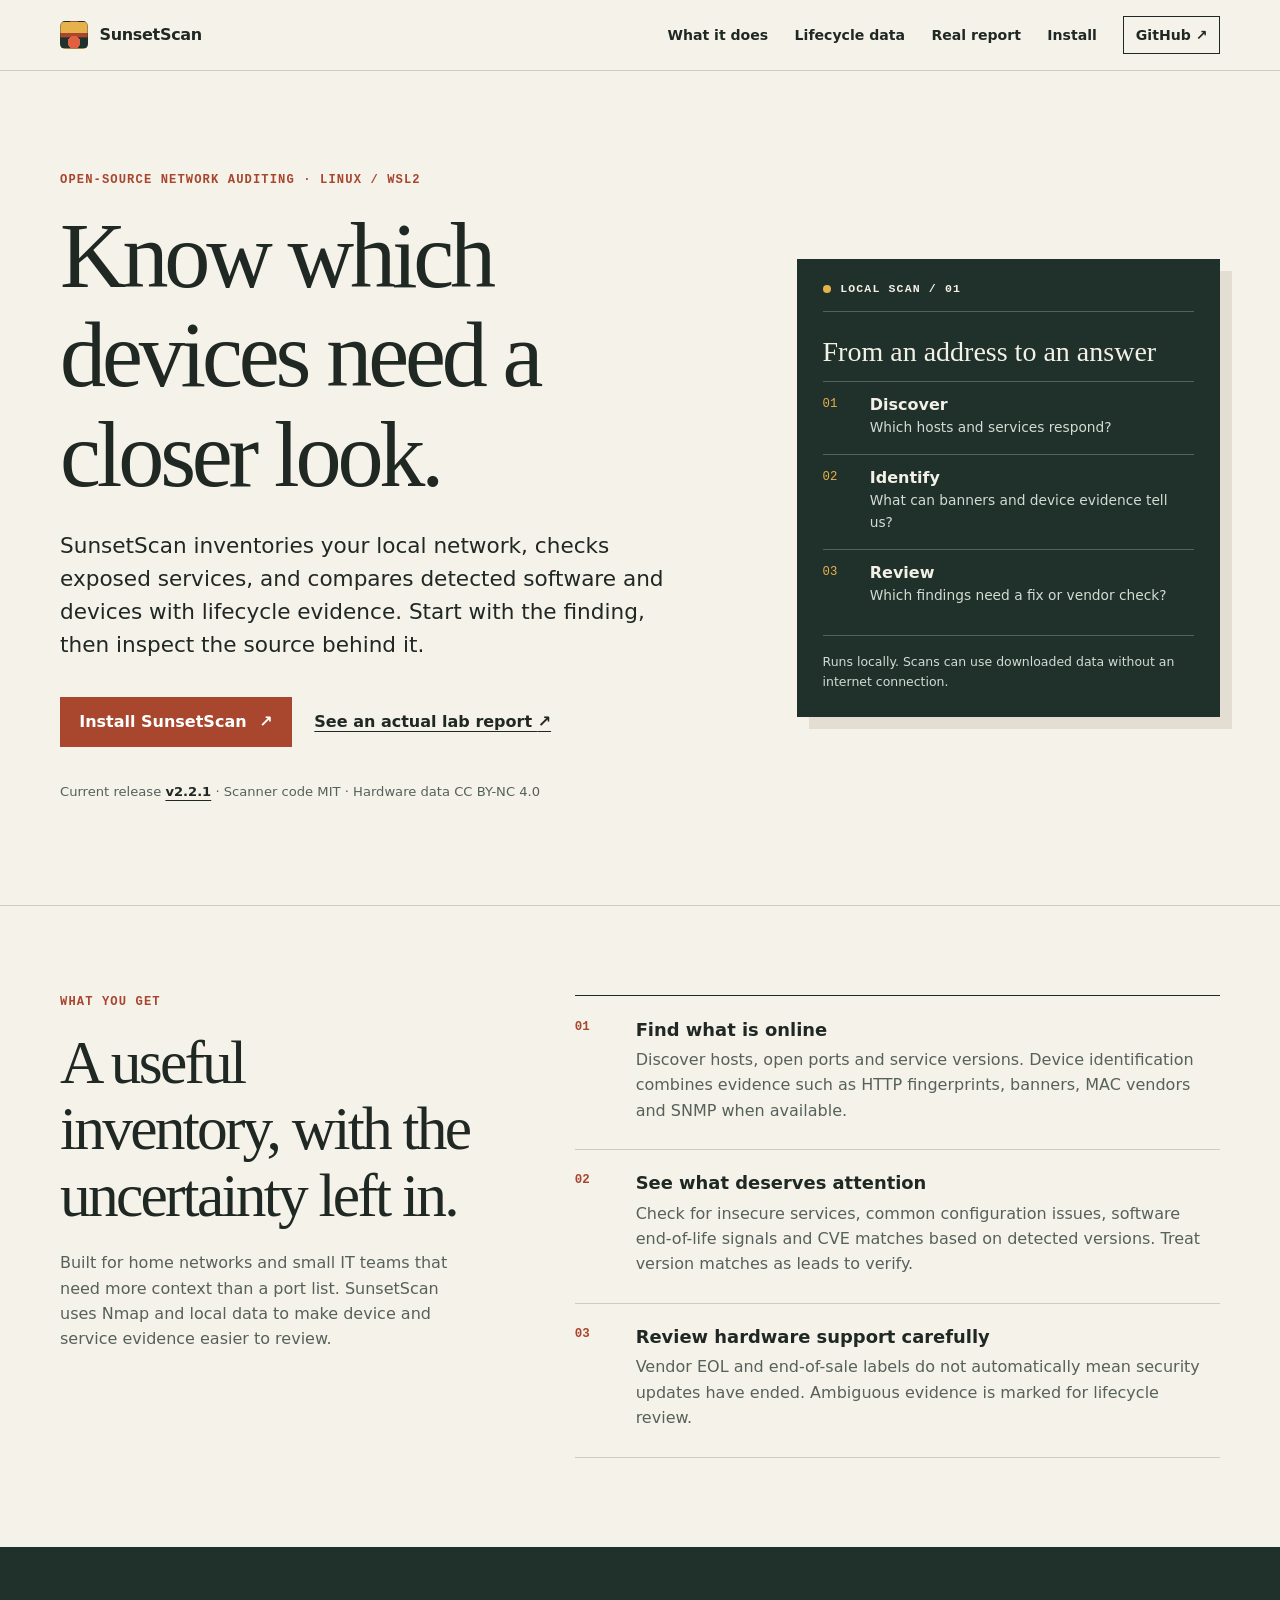
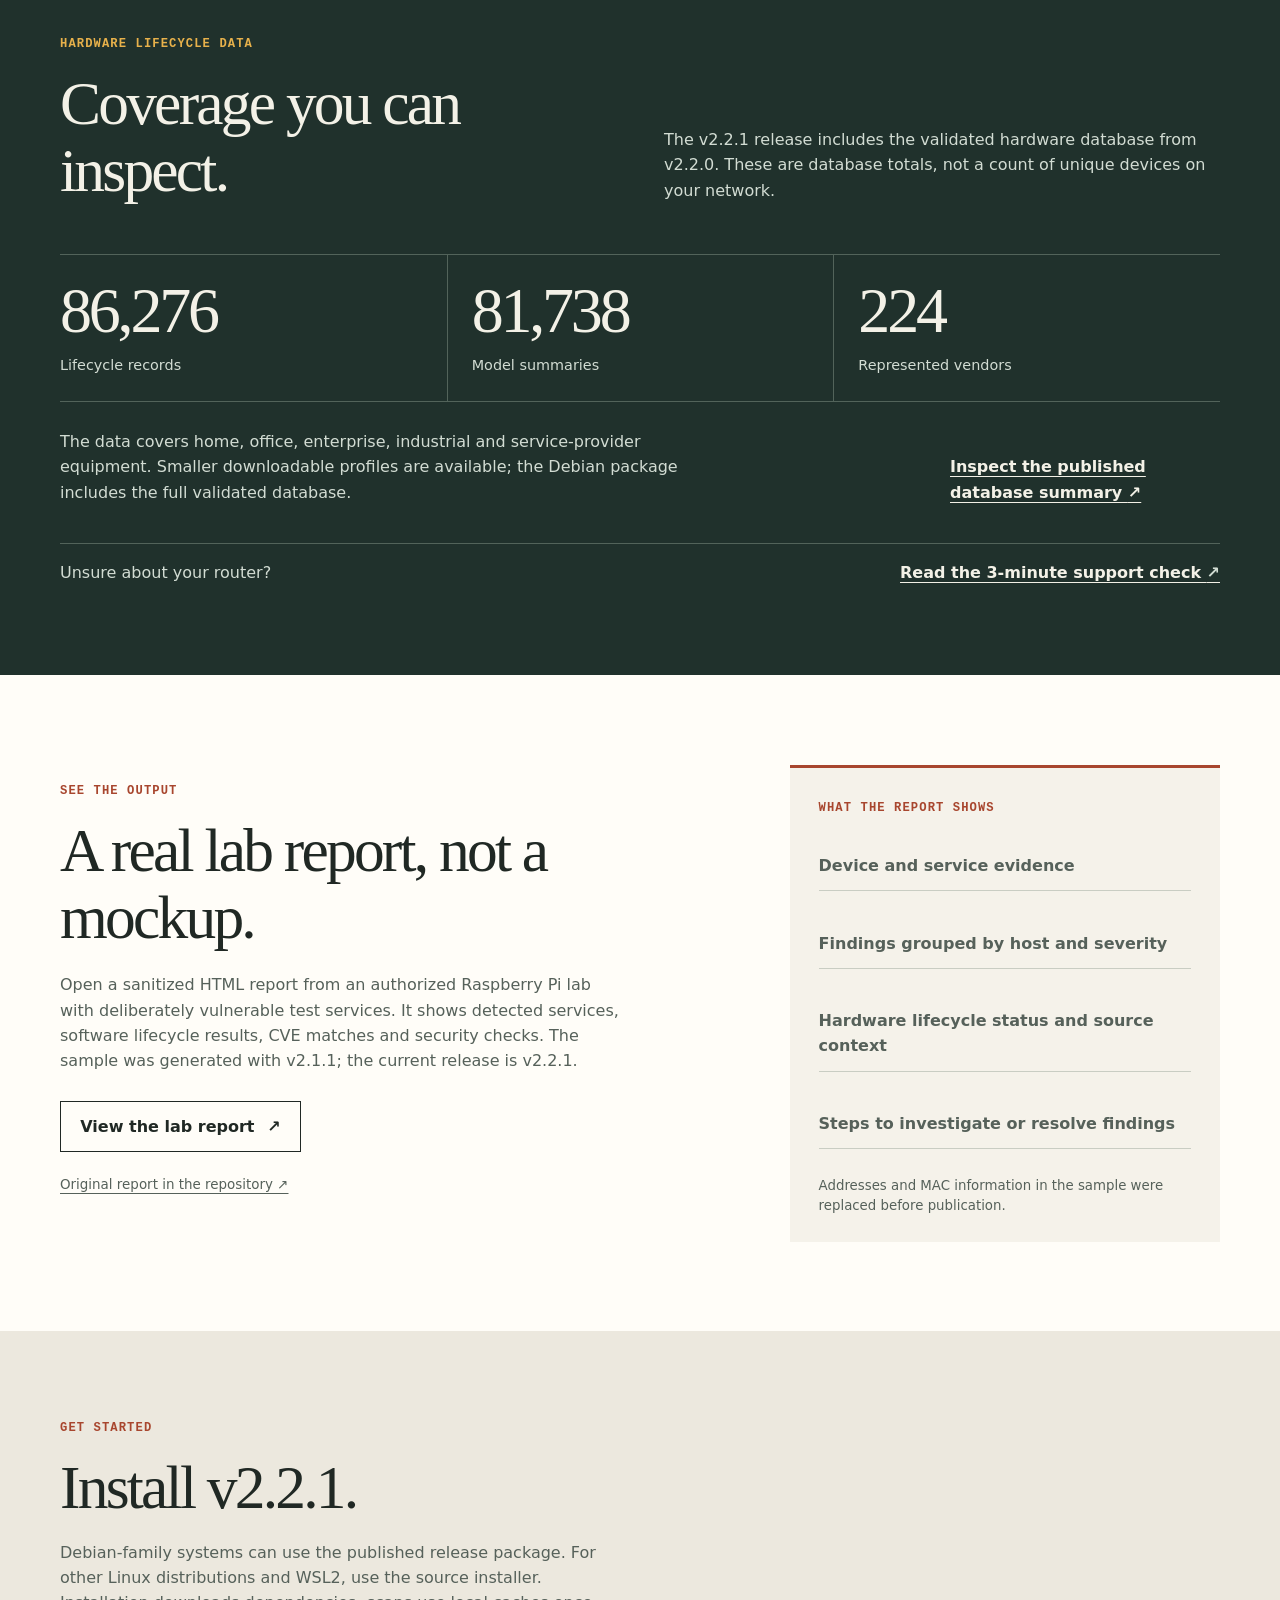
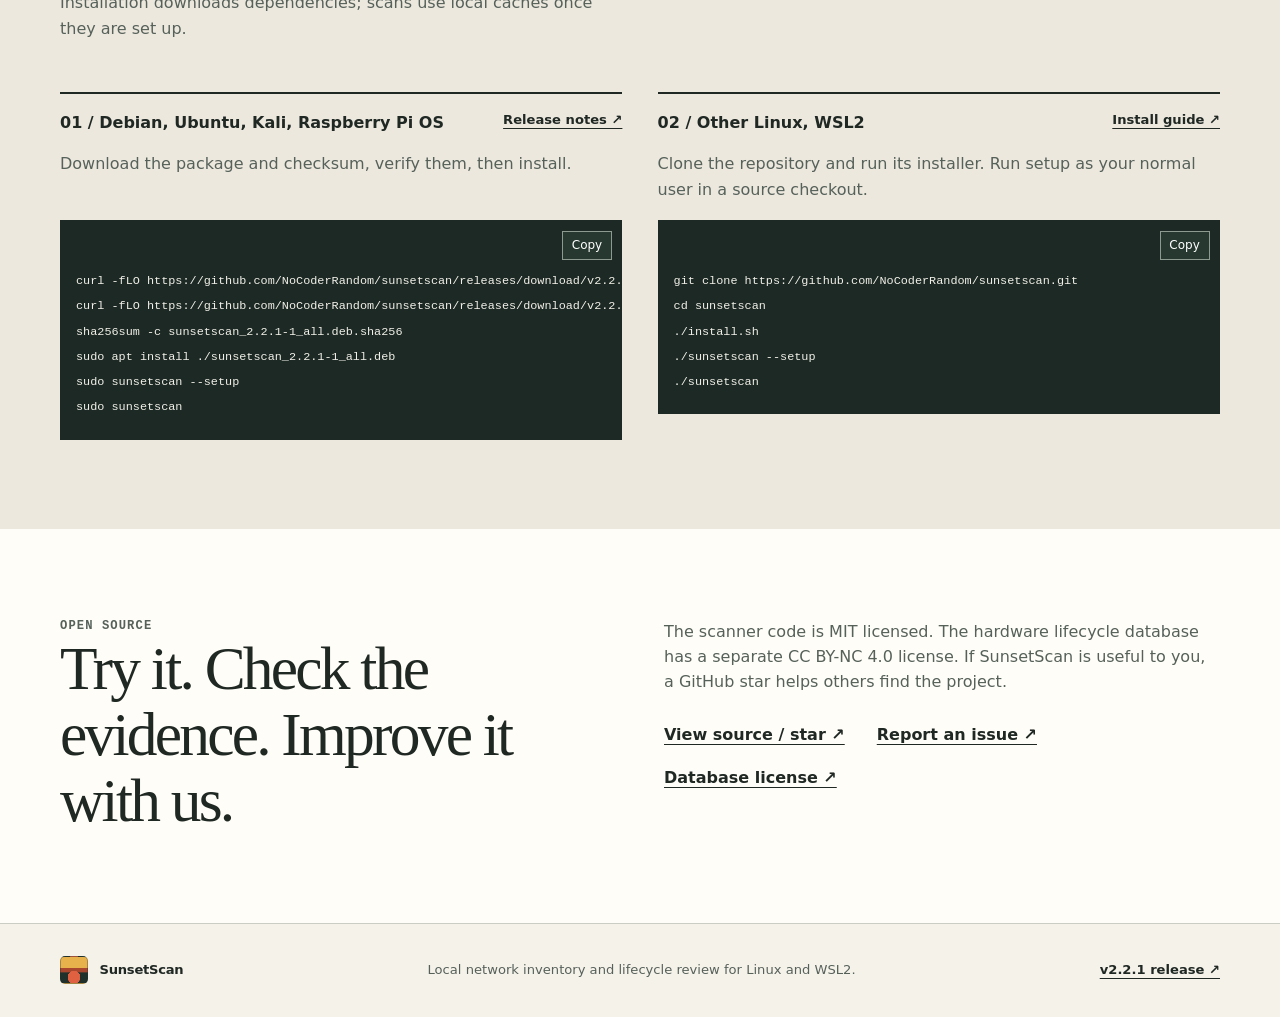
==== index.html @ c168f3d9 "Redesign SunsetScan site with verified lifecycle guide" ====
<!doctype html>
<html lang="en">
  <head>
    <meta charset="utf-8">
    <meta name="viewport" content="width=device-width, initial-scale=1">
    <title>SunsetScan — Find EOL devices on your local network</title>
    <meta name="description" content="SunsetScan is an open-source Linux and WSL2 tool for local network inventory, exposed-service checks, and careful software and hardware lifecycle review. See a real lab report and install v2.2.1.">
    <meta name="theme-color" content="#f5f2ea">
    <link rel="canonical" href="https://www.sunsetscan.com/">
    <link rel="icon" href="assets/favicon.svg" type="image/svg+xml">
    <link rel="stylesheet" href="styles.css">
    <meta property="og:type" content="website">
    <meta property="og:title" content="SunsetScan — Find EOL devices on your local network">
    <meta property="og:description" content="See what's on your network, which services are exposed, and which devices need a closer look at vendor support.">
    <meta property="og:url" content="https://www.sunsetscan.com/">
    <meta property="og:image" content="https://www.sunsetscan.com/assets/site-preview.png">
    <meta property="og:image:width" content="1200">
    <meta property="og:image:height" content="630">
    <meta name="twitter:card" content="summary_large_image">
    <script type="application/ld+json">
      {
        "@context": "https://schema.org",
        "@type": "SoftwareApplication",
        "name": "SunsetScan",
        "applicationCategory": "SecurityApplication",
        "operatingSystem": "Linux, WSL2",
        "softwareVersion": "2.2.1",
        "url": "https://www.sunsetscan.com/",
        "sameAs": "https://github.com/NoCoderRandom/sunsetscan",
        "softwareHelp": "https://github.com/NoCoderRandom/sunsetscan/blob/v2.2.1/README.md",
        "license": "https://github.com/NoCoderRandom/sunsetscan/blob/v2.2.1/LICENSE",
        "description": "Open-source local network auditing with device inventory, service checks, and software and hardware lifecycle evidence."
      }
    </script>
  </head>
  <body>
    <a class="skip-link" href="#main">Skip to content</a>
    <header class="site-header" data-header>
      <div class="header-inner">
        <a class="brand" href="#top" aria-label="SunsetScan home"><span class="brand-mark" aria-hidden="true"></span>SunsetScan</a>
        <button class="nav-toggle" type="button" aria-expanded="false" aria-controls="site-nav" aria-label="Open navigation"><span></span><span></span><span></span></button>
        <nav class="site-nav" id="site-nav" aria-label="Primary navigation">
          <a href="#what-it-does">What it does</a>
          <a href="#evidence">Lifecycle data</a>
          <a href="#sample">Real report</a>
          <a href="#install">Install</a>
          <a class="nav-github" href="https://github.com/NoCoderRandom/sunsetscan">GitHub ↗</a>
        </nav>
      </div>
    </header>

    <main id="main">
      <section class="hero" id="top" aria-labelledby="hero-title">
        <div class="container hero-layout">
          <div class="hero-copy">
            <p class="eyebrow">Open-source network auditing · Linux / WSL2</p>
            <h1 id="hero-title">Know which devices need a closer look.</h1>
            <p class="lead">SunsetScan inventories your local network, checks exposed services, and compares detected software and devices with lifecycle evidence. Start with the finding, then inspect the source behind it.</p>
            <div class="hero-actions">
              <a class="button button-primary" href="#install">Install SunsetScan <span aria-hidden="true">↗</span></a>
              <a class="under-link" href="#sample">See an actual lab report <span aria-hidden="true">↗</span></a>
            </div>
            <p class="release-line">Current release <a href="https://github.com/NoCoderRandom/sunsetscan/releases/tag/v2.2.1">v2.2.1</a> · Scanner code MIT · Hardware data CC BY-NC 4.0</p>
          </div>
          <aside class="hero-aside" aria-label="What a scan covers">
            <div class="aside-top"><span class="aside-dot" aria-hidden="true"></span><span>LOCAL SCAN / 01</span></div>
            <p class="aside-heading">From an address to an answer</p>
            <ol class="scan-stages">
              <li><span>01</span><div><strong>Discover</strong><p>Which hosts and services respond?</p></div></li>
              <li><span>02</span><div><strong>Identify</strong><p>What can banners and device evidence tell us?</p></div></li>
              <li><span>03</span><div><strong>Review</strong><p>Which findings need a fix or vendor check?</p></div></li>
            </ol>
            <div class="aside-foot">Runs locally. Scans can use downloaded data without an internet connection.</div>
          </aside>
        </div>
      </section>

      <section class="value-section" id="what-it-does" aria-labelledby="value-title">
        <div class="container value-layout">
          <div class="section-intro">
            <p class="eyebrow">What you get</p>
            <h2 id="value-title">A useful inventory, with the uncertainty left in.</h2>
            <p>Built for home networks and small IT teams that need more context than a port list. SunsetScan uses Nmap and local data to make device and service evidence easier to review.</p>
          </div>
          <div class="value-list">
            <article><span class="list-number">01</span><div><h3>Find what is online</h3><p>Discover hosts, open ports and service versions. Device identification combines evidence such as HTTP fingerprints, banners, MAC vendors and SNMP when available.</p></div></article>
            <article><span class="list-number">02</span><div><h3>See what deserves attention</h3><p>Check for insecure services, common configuration issues, software end-of-life signals and CVE matches based on detected versions. Treat version matches as leads to verify.</p></div></article>
            <article><span class="list-number">03</span><div><h3>Review hardware support carefully</h3><p>Vendor EOL and end-of-sale labels do not automatically mean security updates have ended. Ambiguous evidence is marked for lifecycle review.</p></div></article>
          </div>
        </div>
      </section>

      <section class="data-section" id="evidence" aria-labelledby="data-title">
        <div class="container">
          <div class="data-heading">
            <div><p class="eyebrow">Hardware lifecycle data</p><h2 id="data-title">Coverage you can inspect.</h2></div>
            <p>The v2.2.1 release includes the validated hardware database from v2.2.0. These are database totals, not a count of unique devices on your network.</p>
          </div>
          <dl class="data-numbers">
            <div><dt>Lifecycle records</dt><dd>86,276</dd></div>
            <div><dt>Model summaries</dt><dd>81,738</dd></div>
            <div><dt>Represented vendors</dt><dd>224</dd></div>
          </dl>
          <div class="data-bottom">
            <p>The data covers home, office, enterprise, industrial and service-provider equipment. Smaller downloadable profiles are available; the Debian package includes the full validated database.</p>
            <a class="under-link" href="https://github.com/NoCoderRandom/sunsetscan/blob/v2.2.1/data/hardware_eol/sunsetscan_hardware_eol_summary.json">Inspect the published database summary <span aria-hidden="true">↗</span></a>
          </div>
          <div class="guide-cta"><span>Unsure about your router?</span><a href="router-security-updates.html">Read the 3-minute support check <span aria-hidden="true">↗</span></a></div>
        </div>
      </section>

      <section class="sample-section" id="sample" aria-labelledby="sample-title">
        <div class="container sample-layout">
          <div>
            <p class="eyebrow">See the output</p>
            <h2 id="sample-title">A real lab report, not a mockup.</h2>
            <p>Open a sanitized HTML report from an authorized Raspberry Pi lab with deliberately vulnerable test services. It shows detected services, software lifecycle results, CVE matches and security checks. The sample was generated with v2.1.1; the current release is v2.2.1.</p>
            <a class="button button-outline" href="sample-report.html">View the lab report <span aria-hidden="true">↗</span></a>
            <p class="sample-source"><a href="https://github.com/NoCoderRandom/sunsetscan/blob/v2.2.1/docs/sample_reports/sunsetscan_lab_vulnerable_eol_v2_1_1_sample_20260528.html">Original report in the repository ↗</a></p>
          </div>
          <div class="sample-note">
            <span class="note-label">WHAT THE REPORT SHOWS</span>
            <p>Device and service evidence</p>
            <p>Findings grouped by host and severity</p>
            <p>Hardware lifecycle status and source context</p>
            <p>Steps to investigate or resolve findings</p>
            <small>Addresses and MAC information in the sample were replaced before publication.</small>
          </div>
        </div>
      </section>

      <section class="install-section" id="install" aria-labelledby="install-title">
        <div class="container">
          <div class="install-intro"><p class="eyebrow">Get started</p><h2 id="install-title">Install v2.2.1.</h2><p>Debian-family systems can use the published release package. For other Linux distributions and WSL2, use the source installer. Installation downloads dependencies; scans use local caches once they are set up.</p></div>
          <div class="install-grid">
            <div class="install-option">
              <div class="option-heading"><span>01 / Debian, Ubuntu, Kali, Raspberry Pi OS</span><a href="https://github.com/NoCoderRandom/sunsetscan/releases/tag/v2.2.1">Release notes ↗</a></div>
              <p>Download the package and checksum, verify them, then install.</p>
              <div class="code-panel"><button class="copy-button" type="button" data-copy="curl -fLO https://github.com/NoCoderRandom/sunsetscan/releases/download/v2.2.1/sunsetscan_2.2.1-1_all.deb&#10;curl -fLO https://github.com/NoCoderRandom/sunsetscan/releases/download/v2.2.1/sunsetscan_2.2.1-1_all.deb.sha256&#10;sha256sum -c sunsetscan_2.2.1-1_all.deb.sha256&#10;sudo apt install ./sunsetscan_2.2.1-1_all.deb&#10;sudo sunsetscan --setup&#10;sudo sunsetscan">Copy</button><pre><code>curl -fLO https://github.com/NoCoderRandom/sunsetscan/releases/download/v2.2.1/sunsetscan_2.2.1-1_all.deb
curl -fLO https://github.com/NoCoderRandom/sunsetscan/releases/download/v2.2.1/sunsetscan_2.2.1-1_all.deb.sha256
sha256sum -c sunsetscan_2.2.1-1_all.deb.sha256
sudo apt install ./sunsetscan_2.2.1-1_all.deb
sudo sunsetscan --setup
sudo sunsetscan</code></pre></div>
            </div>
            <div class="install-option">
              <div class="option-heading"><span>02 / Other Linux, WSL2</span><a href="https://github.com/NoCoderRandom/sunsetscan/blob/v2.2.1/README.md#installation">Install guide ↗</a></div>
              <p>Clone the repository and run its installer. Run setup as your normal user in a source checkout.</p>
              <div class="code-panel"><button class="copy-button" type="button" data-copy="git clone https://github.com/NoCoderRandom/sunsetscan.git&#10;cd sunsetscan&#10;./install.sh&#10;./sunsetscan --setup&#10;./sunsetscan">Copy</button><pre><code>git clone https://github.com/NoCoderRandom/sunsetscan.git
cd sunsetscan
./install.sh
./sunsetscan --setup
./sunsetscan</code></pre></div>
            </div>
          </div>
        </div>
      </section>

      <section class="closing-section" aria-labelledby="closing-title">
        <div class="container closing-layout"><div><p class="eyebrow">Open source</p><h2 id="closing-title">Try it. Check the evidence. Improve it with us.</h2></div><div><p>The scanner code is MIT licensed. The hardware lifecycle database has a separate CC BY-NC 4.0 license. If SunsetScan is useful to you, a GitHub star helps others find the project.</p><div class="closing-links"><a href="https://github.com/NoCoderRandom/sunsetscan">View source / star ↗</a><a href="https://github.com/NoCoderRandom/sunsetscan/issues">Report an issue ↗</a><a href="https://github.com/NoCoderRandom/sunsetscan/blob/v2.2.1/data/hardware_eol/LICENSE.md">Database license ↗</a></div></div></div>
      </section>
    </main>

    <footer class="site-footer"><div class="container footer-inner"><a class="brand" href="#top"><span class="brand-mark" aria-hidden="true"></span>SunsetScan</a><p>Local network inventory and lifecycle review for Linux and WSL2.</p><a href="https://github.com/NoCoderRandom/sunsetscan/releases/tag/v2.2.1">v2.2.1 release ↗</a></div></footer>
    <script src="script.js" defer></script>
  </body>
</html>
---- styles.css ----
:root {
  color-scheme: light;
  --paper: #f5f2ea;
  --paper-deep: #ece8de;
  --white: #fffdf8;
  --ink: #202824;
  --muted: #56615a;
  --line: #c9cdc3;
  --rust: #a8462e;
  --dark: #20312c;
  --dark-line: #52635a;
  --container: 1160px;
}

* { box-sizing: border-box; }
html { scroll-behavior: smooth; }
body { margin: 0; background: var(--paper); color: var(--ink); font: 16px/1.58 system-ui, -apple-system, "Segoe UI", sans-serif; }
a { color: inherit; text-underline-offset: 4px; }
button { font: inherit; }
.container, .header-inner { width: min(var(--container), calc(100% - 3rem)); margin-inline: auto; }
section { scroll-margin-top: 88px; }
h1, h2, h3, p { overflow-wrap: break-word; }
h1, h2 { font-family: Georgia, "Times New Roman", serif; font-weight: 500; letter-spacing: -0.045em; }
h1, h2, h3 { margin: 0; line-height: 1.08; }
h2 { font-size: clamp(2.45rem, 4.8vw, 4.2rem); }
h3 { font-size: 1.12rem; }

.skip-link { position: absolute; left: 1rem; top: -5rem; z-index: 100; padding: .65rem 1rem; background: var(--ink); color: #fff; }
.skip-link:focus { top: .8rem; }
.site-header { position: sticky; top: 0; z-index: 50; background: rgba(245,242,234,.96); border-bottom: 1px solid var(--line); backdrop-filter: blur(16px); }
.header-inner { min-height: 70px; display: flex; align-items: center; justify-content: space-between; gap: 2rem; }
.brand { display: inline-flex; align-items: center; gap: .72rem; font-weight: 780; letter-spacing: -.02em; text-decoration: none; white-space: nowrap; }
.brand-mark { display: inline-block; width: 28px; height: 28px; border-radius: 5px; background: radial-gradient(circle at 50% 78%, #e06142 0 26%, transparent 27%), linear-gradient(180deg, #e7b14b 0 43%, #a8462e 44% 59%, #20312c 60%); border: 1px solid rgba(32,49,44,.35); }
.site-nav { display: flex; align-items: center; gap: 1.65rem; font-size: .88rem; font-weight: 600; }
.site-nav a { text-decoration: none; }
.site-nav a:hover, .site-nav a:focus-visible, .under-link:hover, .closing-links a:hover { color: var(--rust); }
.nav-github { border: 1px solid var(--ink); padding: .46rem .72rem; }
.nav-toggle { display: none; width: 42px; height: 42px; align-items: center; justify-content: center; flex-direction: column; gap: 5px; border: 1px solid var(--ink); background: transparent; color: var(--ink); cursor: pointer; }
.nav-toggle span { width: 18px; height: 2px; background: currentColor; }

.eyebrow, .note-label { margin: 0 0 1.1rem; color: var(--rust); font: 700 .76rem/1.3 ui-monospace, SFMono-Regular, Consolas, monospace; letter-spacing: .09em; text-transform: uppercase; }
.hero { padding: clamp(4.5rem, 8vw, 7rem) 0 clamp(4.5rem, 8vw, 7rem); border-bottom: 1px solid var(--line); }
.hero-layout { display: grid; grid-template-columns: minmax(0, 1.2fr) minmax(310px, .8fr); align-items: center; gap: clamp(3rem, 8vw, 7rem); }
h1 { max-width: 11ch; font-size: clamp(3.8rem, 7.2vw, 6.6rem); }
.lead { max-width: 650px; margin: 1.55rem 0 0; font-size: clamp(1.1rem, 1.75vw, 1.35rem); line-height: 1.52; }
.hero-actions { display: flex; align-items: center; flex-wrap: wrap; gap: 1.4rem; margin-top: 2.2rem; }
.button { display: inline-flex; align-items: center; justify-content: center; gap: .8rem; min-height: 50px; padding: .75rem 1.2rem; font-weight: 700; text-decoration: none; transition: background 150ms, color 150ms; }
.button-primary { background: var(--rust); color: #fff; }
.button-primary:hover, .button-primary:focus-visible { background: #813522; }
.button-outline { border: 1px solid var(--ink); }
.button-outline:hover, .button-outline:focus-visible { background: var(--ink); color: #fff; }
.under-link { font-weight: 700; text-decoration-thickness: 1px; }
.release-line { margin: 2.2rem 0 0; color: var(--muted); font-size: .82rem; }
.release-line a { color: var(--ink); font-weight: 700; }
.hero-aside { padding: 1.45rem 1.6rem 1.6rem; background: var(--dark); color: #f3f1e7; box-shadow: 12px 12px 0 #e3ded1; }
.aside-top { display: flex; align-items: center; gap: .6rem; padding-bottom: 1rem; border-bottom: 1px solid var(--dark-line); font: 600 .72rem ui-monospace, SFMono-Regular, Consolas, monospace; letter-spacing: .1em; }
.aside-dot { width: 8px; height: 8px; border-radius: 50%; background: #e7b14b; }
.aside-heading { margin: 1.5rem 0 .8rem; font-family: Georgia, serif; font-size: 1.75rem; line-height: 1.14; }
.scan-stages { margin: 0; padding: 0; list-style: none; }
.scan-stages li { display: grid; grid-template-columns: 2.4rem 1fr; gap: .55rem; padding: .95rem 0; border-top: 1px solid var(--dark-line); }
.scan-stages li > span { color: #e7b14b; font: .77rem ui-monospace, SFMono-Regular, Consolas, monospace; }
.scan-stages strong { display: block; line-height: 1; }
.scan-stages p { margin: .25rem 0 0; color: #d2dcd3; font-size: .86rem; }
.aside-foot { margin-top: .8rem; padding-top: 1rem; border-top: 1px solid var(--dark-line); color: #d2dcd3; font-size: .78rem; }

.value-section, .data-section, .sample-section, .install-section, .closing-section { padding: clamp(4.4rem, 7vw, 7rem) 0; }
.value-layout { display: grid; grid-template-columns: minmax(0,.78fr) minmax(0,1.22fr); gap: clamp(3rem, 8vw, 7rem); }
.section-intro p:last-child, .data-heading > p, .sample-layout > div > p:not(.eyebrow), .install-intro > p:last-child, .closing-layout p { max-width: 560px; color: var(--muted); }
.section-intro p:last-child { margin: 1.4rem 0 0; }
.value-list { border-top: 1px solid var(--ink); }
.value-list article { display: grid; grid-template-columns: 2.8rem 1fr; gap: 1rem; padding: 1.45rem 0 1.65rem; border-bottom: 1px solid var(--line); }
.list-number { color: var(--rust); font: 700 .78rem ui-monospace, SFMono-Regular, Consolas, monospace; }
.value-list p { margin: .5rem 0 0; color: var(--muted); }

.data-section { background: var(--dark); color: #f3f1e7; }
.data-section .eyebrow { color: #e7b14b; }
.data-heading { display: grid; grid-template-columns: 1fr 1fr; gap: 3rem; align-items: end; }
.data-heading > p { margin: 0; color: #d2dcd3; }
.data-numbers { display: grid; grid-template-columns: repeat(3,1fr); margin: 3.2rem 0 0; padding: 0; border-top: 1px solid var(--dark-line); border-bottom: 1px solid var(--dark-line); }
.data-numbers div { display: flex; flex-direction: column-reverse; padding: 1.5rem 1.5rem 1.5rem 0; }
.data-numbers div + div { padding-left: 1.5rem; border-left: 1px solid var(--dark-line); }
.data-numbers dt { margin-top: .7rem; color: #d2dcd3; font-size: .9rem; }
.data-numbers dd { margin: 0; font: 400 clamp(2.7rem, 5vw, 4.4rem)/1 Georgia, serif; letter-spacing: -.05em; }
.data-bottom { display: flex; align-items: end; justify-content: space-between; gap: 2rem; margin-top: 1.7rem; }
.data-bottom p { max-width: 660px; margin: 0; color: #d2dcd3; }
.data-bottom a { max-width: 270px; color: #f3f1e7; }
.data-bottom a:hover { color: #e7b14b; }

.sample-section { background: var(--white); }
.sample-layout { display: grid; grid-template-columns: minmax(0,1fr) minmax(320px,.7fr); align-items: center; gap: clamp(3rem, 9vw, 8rem); }
.sample-layout > div > p:not(.eyebrow) { margin: 1.4rem 0 1.7rem; }
.sample-note { padding: 1.6rem 1.8rem; border-top: 3px solid var(--rust); background: var(--paper); }
.sample-note p { margin: 0; padding: .75rem 0; border-bottom: 1px solid var(--line); font-weight: 650; }
.sample-note small { display: block; margin-top: 1.15rem; color: var(--muted); line-height: 1.5; }

.install-section { background: var(--paper-deep); }
.install-intro { max-width: 750px; }
.install-intro > p:last-child { margin: 1.2rem 0 0; }
.install-grid { display: grid; grid-template-columns: repeat(2,minmax(0,1fr)); gap: 2.2rem; margin-top: 3.2rem; }
.install-option { min-width: 0; padding-top: 1rem; border-top: 2px solid var(--ink); }
.option-heading { display: flex; justify-content: space-between; align-items: start; gap: 1rem; font-weight: 760; }
.option-heading a { white-space: nowrap; font-size: .82rem; font-weight: 600; }
.install-option > p { min-height: 3.3rem; color: var(--muted); }
.code-panel { position: relative; min-width: 0; background: #1c2925; color: #f2f0e8; }
.copy-button { position: absolute; right: .65rem; top: .65rem; padding: .26rem .55rem; border: 1px solid #8c9a8f; background: #263830; color: #fff; cursor: pointer; font-size: .75rem; }
.copy-button:hover, .copy-button:focus-visible { background: #3a5143; }
pre { margin: 0; padding: 3rem 1rem 1.25rem; overflow-x: auto; }
code { font: .74rem/1.8 ui-monospace, SFMono-Regular, Consolas, monospace; }

.closing-section { background: var(--white); }
.closing-layout { display: grid; grid-template-columns: 1fr 1fr; gap: 3rem; }
.closing-layout p { margin: 0; }
.closing-links { display: flex; flex-wrap: wrap; gap: 1.1rem 2rem; margin-top: 1.7rem; font-weight: 700; }
.site-footer { padding: 2rem 0; border-top: 1px solid var(--line); background: var(--paper); }
.footer-inner { display: flex; align-items: center; justify-content: space-between; gap: 2rem; font-size: .82rem; }
.footer-inner p { margin: 0; color: var(--muted); }
.footer-inner > a:last-child { font-weight: 650; }

.not-found { min-height: 100svh; display: grid; place-items: center; padding: 2rem; background: var(--dark); color: #fff; }
.not-found-panel { max-width: 620px; }
.not-found-panel h1 { margin: 1.5rem 0; font-size: clamp(3rem,7vw,5rem); }
.not-found-panel p { color: #d2dcd3; }

@media (max-width: 950px) {
  .hero-layout, .value-layout, .sample-layout { grid-template-columns: 1fr; }
  .hero-aside { max-width: 620px; }
  .data-heading, .closing-layout { grid-template-columns: 1fr; gap: 1rem; }
  .data-bottom { align-items: start; flex-direction: column; }
  .install-grid { grid-template-columns: 1fr; }
  .install-option > p { min-height: 0; }
}
@media (max-width: 700px) {
  .container, .header-inner { width: min(var(--container), calc(100% - 2rem)); }
  .header-inner { min-height: 62px; }
  .nav-toggle { display: inline-flex; }
  .site-nav { display: none; position: absolute; top: calc(100% + 1px); left: 0; right: 0; flex-direction: column; align-items: stretch; gap: 0; padding: .5rem 1rem 1rem; border-bottom: 1px solid var(--line); background: var(--paper); box-shadow: 0 15px 22px rgba(32,40,36,.08); }
  .site-nav.is-open { display: flex; }
  .site-nav a { padding: .7rem 0; }
  .nav-github { border: 0; padding: .7rem 0; }
  .hero { padding: 4.1rem 0 4.5rem; }
  h1 { font-size: clamp(3.2rem,12vw,4.8rem); }
  h2 { font-size: clamp(2.35rem,9vw,3.1rem); }
  .hero-aside { margin-right: .75rem; }
  .data-numbers { grid-template-columns: 1fr; }
  .data-numbers div, .data-numbers div + div { padding: 1rem 0; border-left: 0; }
  .data-numbers div + div { border-top: 1px solid var(--dark-line); }
  .footer-inner { align-items: start; flex-direction: column; gap: .6rem; }
  .option-heading { flex-direction: column; gap: .3rem; }
}
@media (prefers-reduced-motion: reduce) { html { scroll-behavior: auto; } * { transition-duration: .001ms !important; } }

.guide-cta { display: flex; align-items: center; justify-content: space-between; gap: 1rem; margin-top: 2.4rem; padding: 1rem 0 0; border-top: 1px solid var(--dark-line); }
.guide-cta span { color: #d2dcd3; }
.guide-cta a { color: #f3f1e7; font-weight: 750; }
.guide-cta a:hover { color: #e7b14b; }
.guide-nav { display: flex; gap: 1.5rem; font-size: .88rem; font-weight: 650; }
.guide-nav a { text-decoration: none; }
.guide-nav a:hover { color: var(--rust); }
.guide-page { max-width: 900px; padding-top: clamp(4rem,7vw,6.5rem); padding-bottom: clamp(4rem,7vw,6.5rem); }
.guide-head { padding-bottom: 3rem; border-bottom: 1px solid var(--line); }
.guide-head h1 { max-width: 13ch; font-size: clamp(3.2rem,7vw,5.6rem); }
.guide-lead { max-width: 740px; margin: 1.5rem 0; font-size: clamp(1.15rem,2vw,1.4rem); }
.guide-date { margin: 0; color: var(--muted); font-size: .82rem; }
.guide-body section { display: grid; grid-template-columns: 3.2rem 1fr; gap: 1rem; padding: 2rem 0; border-bottom: 1px solid var(--line); }
.guide-step { color: var(--rust); font: 700 .8rem ui-monospace,SFMono-Regular,Consolas,monospace; }
.guide-body h2, .guide-conclusion h2, .guide-sources h2 { font-size: clamp(1.65rem,3.5vw,2.3rem); }
.guide-body p, .guide-conclusion p, .guide-sources p { color: var(--muted); }
.guide-body p:last-child { margin-bottom: 0; }
.guide-body code { padding: .1rem .35rem; background: var(--paper-deep); color: var(--ink); }
.guide-conclusion { margin-top: 3rem; padding: 2rem; background: var(--dark); color: #f3f1e7; }
.guide-conclusion p { color: #d2dcd3; }
.guide-conclusion a { color: #f3f1e7; font-weight: 700; }
.guide-sources { margin-top: 3.2rem; }
.guide-sources ul { padding-left: 1.3rem; }
.guide-sources li { margin: .45rem 0; }
@media (max-width: 700px) { .guide-cta { align-items: start; flex-direction: column; } .guide-nav { gap: .7rem; } .guide-nav a:first-child { display: none; } .guide-body section { grid-template-columns: 2rem 1fr; } }
.sample-layout > div > .sample-source { margin: 1rem 0 0; font-size: .84rem; }
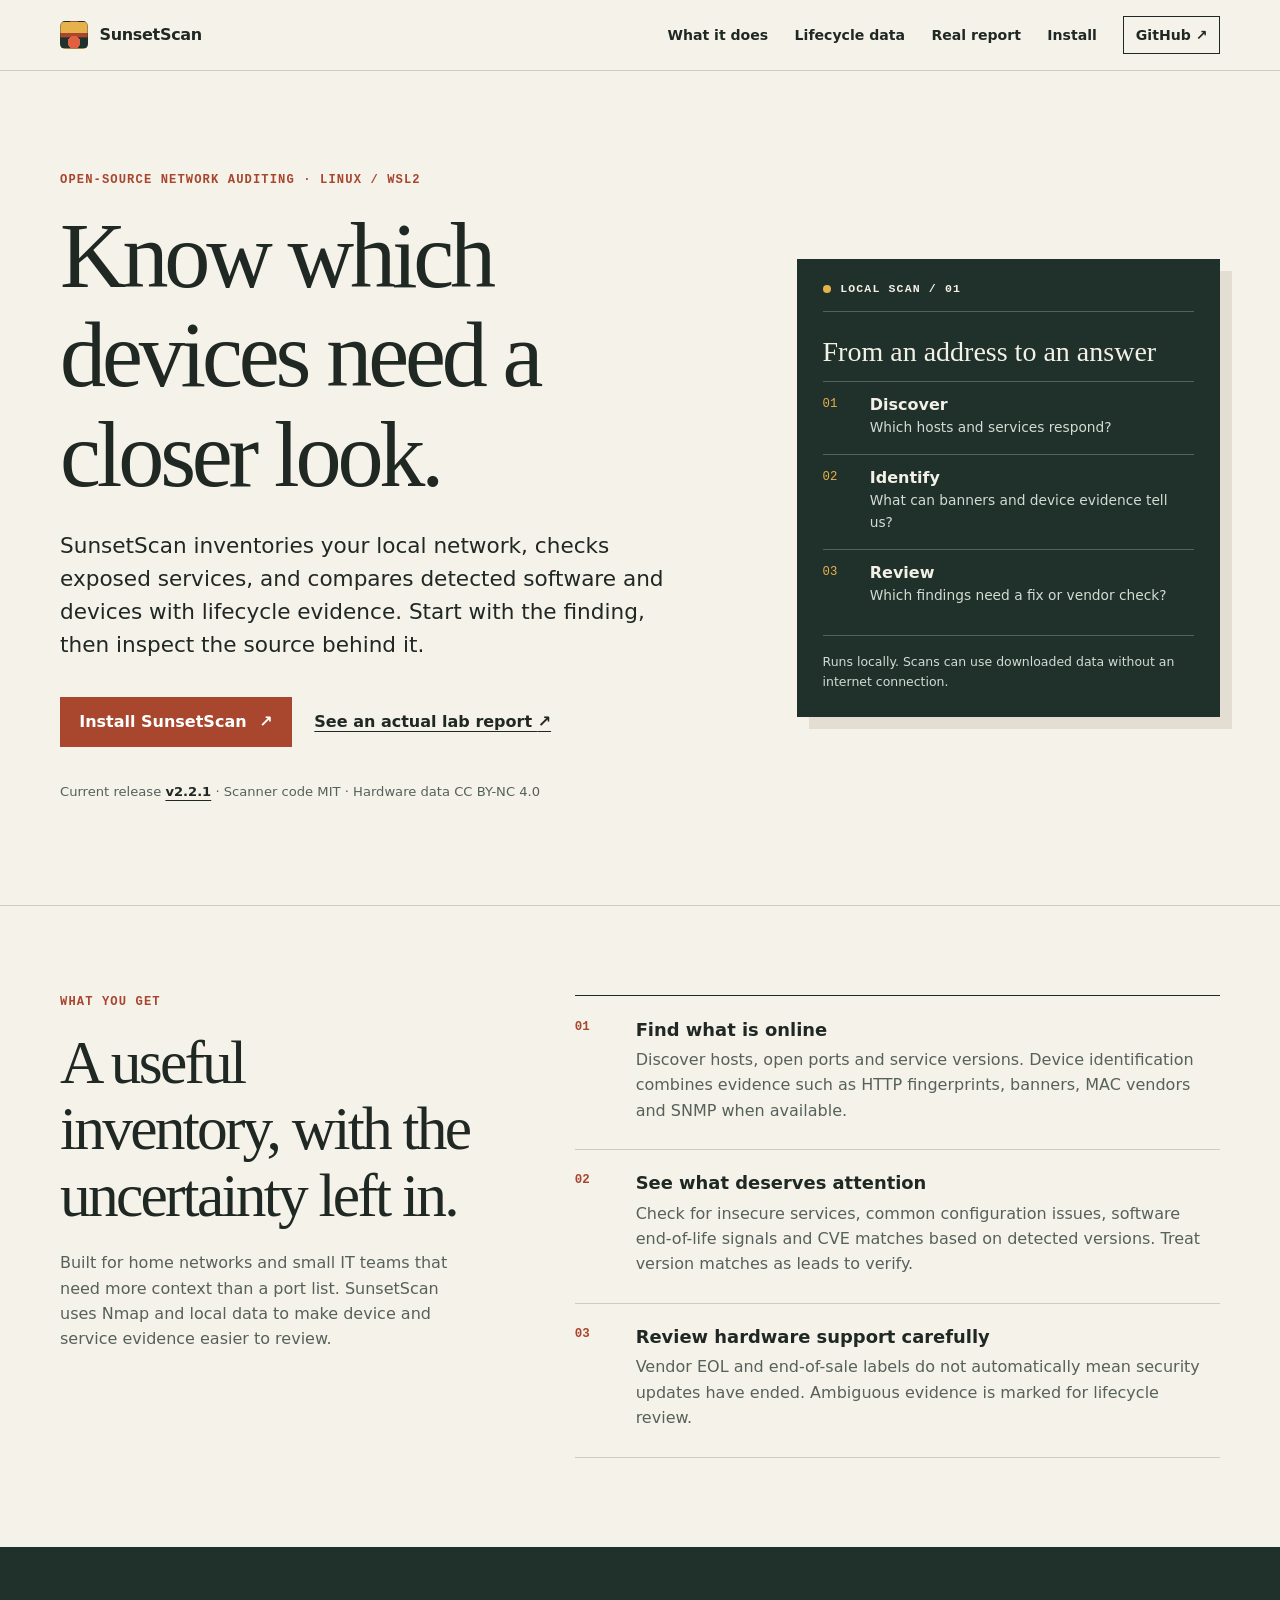
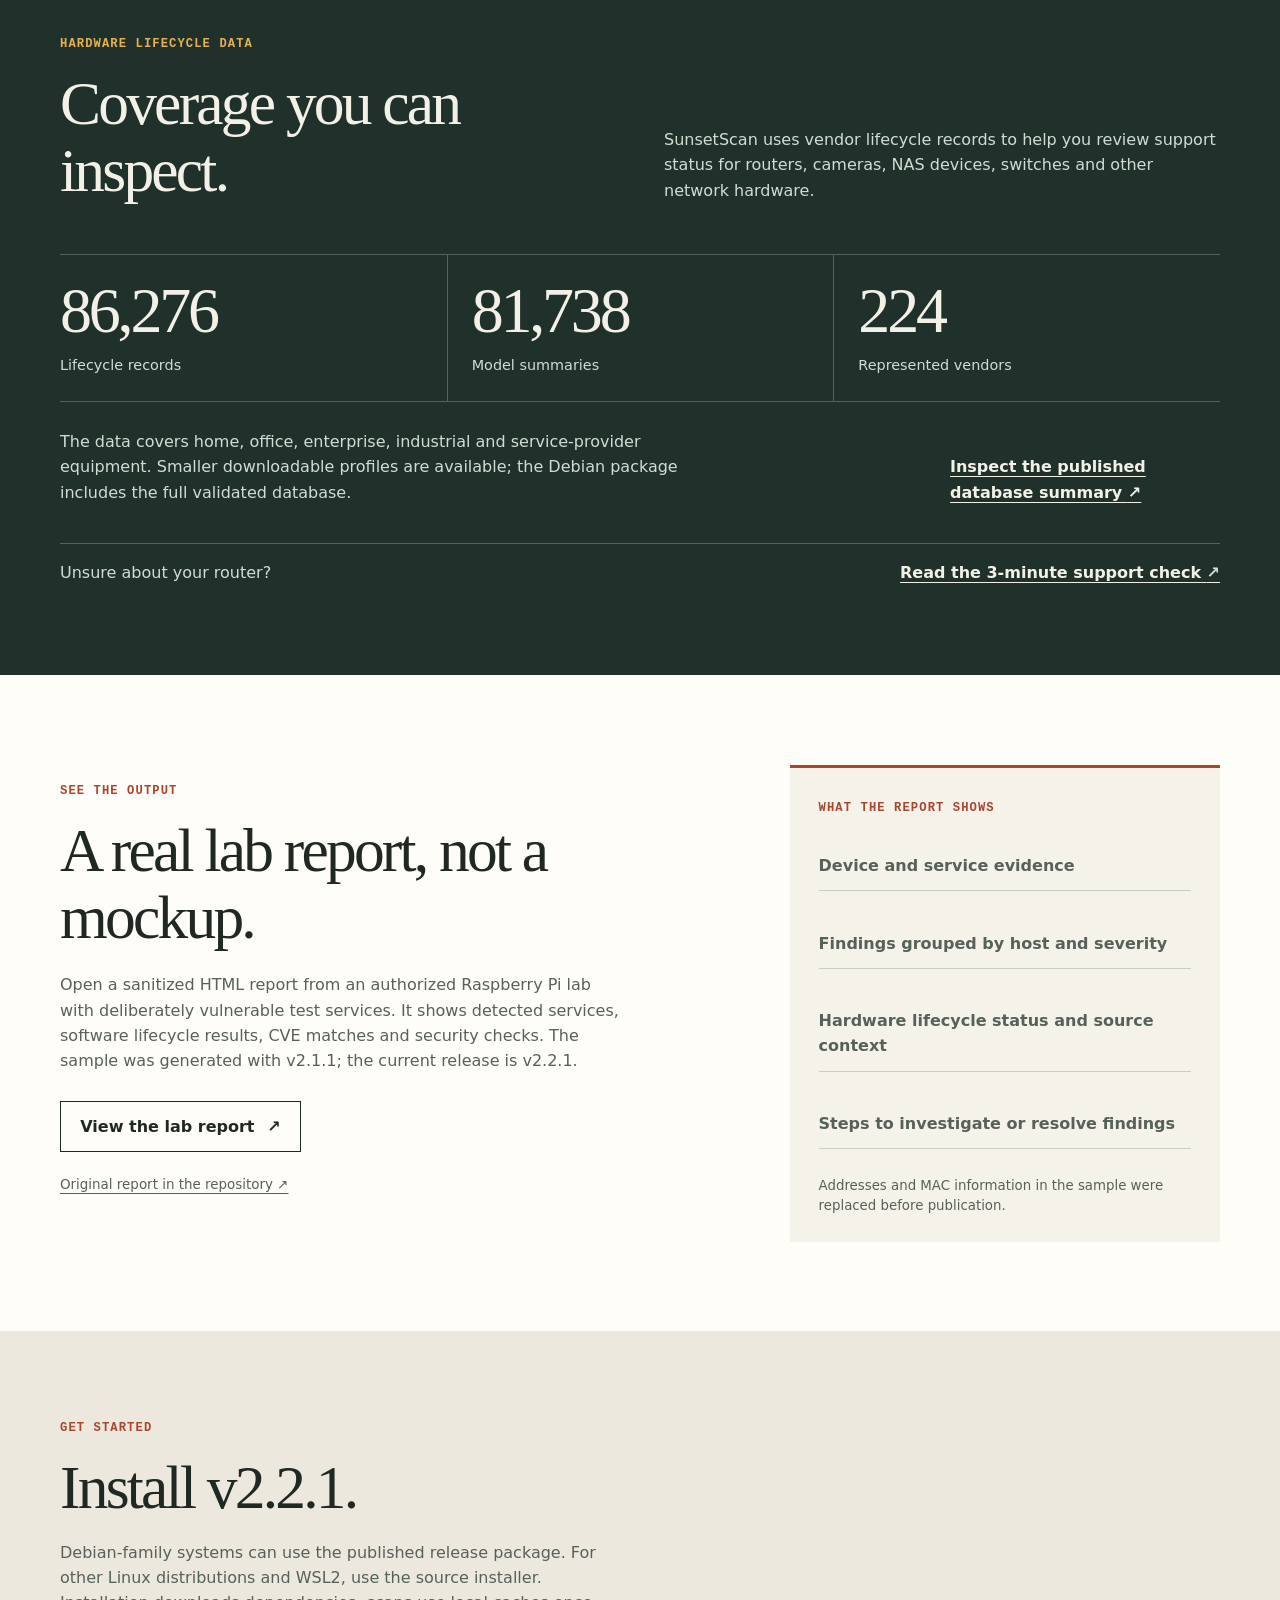
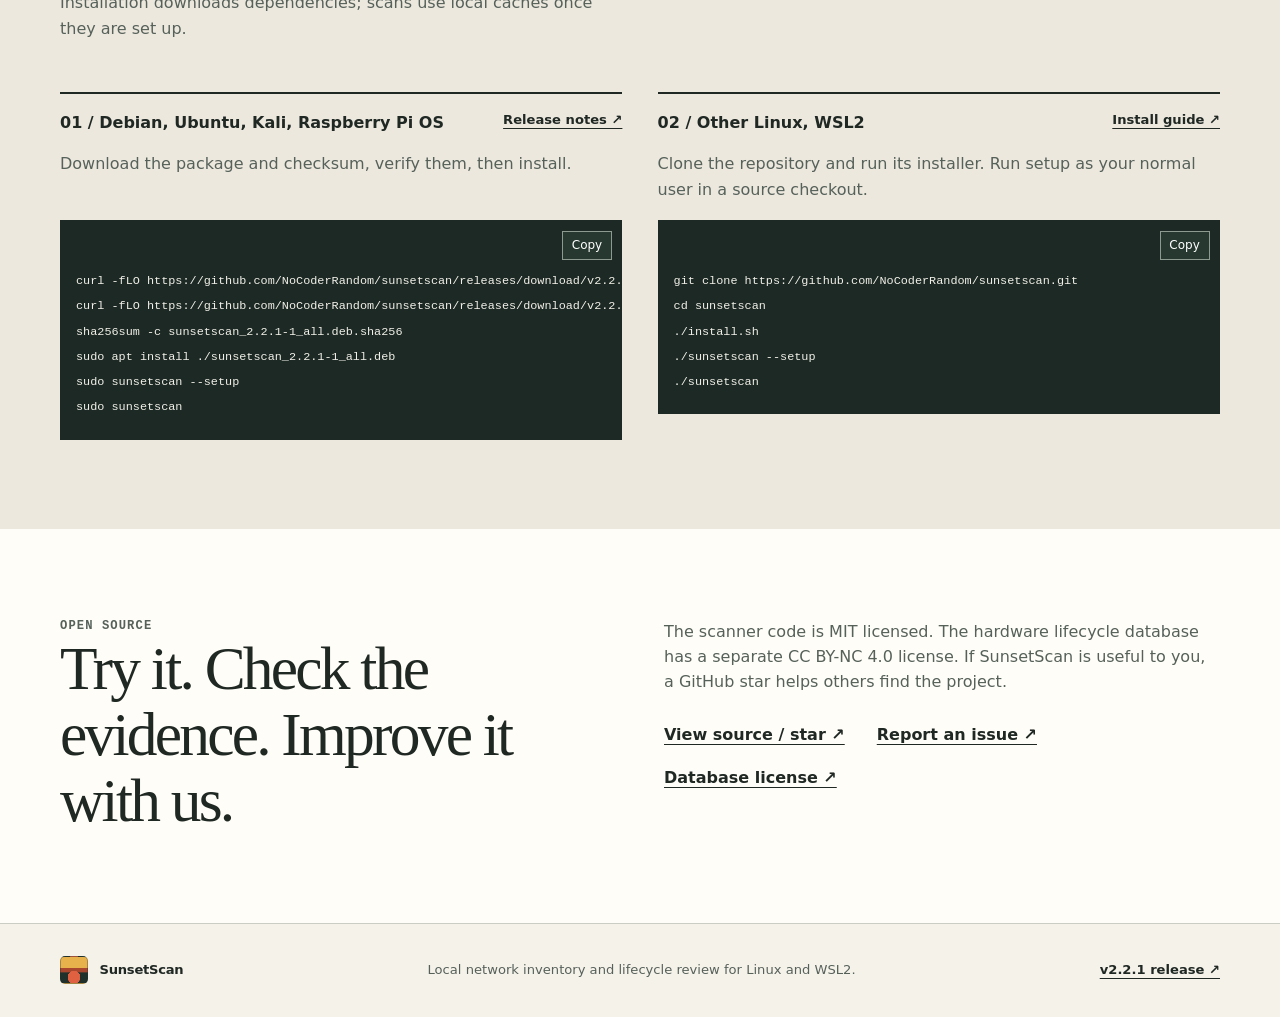
==== commit 0c8d4011: "Simplify lifecycle coverage copy" ====
--- a/index.html
+++ b/index.html
@@ -94,7 +94,7 @@
         <div class="container">
           <div class="data-heading">
             <div><p class="eyebrow">Hardware lifecycle data</p><h2 id="data-title">Coverage you can inspect.</h2></div>
-            <p>The v2.2.1 release includes the validated hardware database from v2.2.0. These are database totals, not a count of unique devices on your network.</p>
+            <p>SunsetScan uses vendor lifecycle records to help you review support status for routers, cameras, NAS devices, switches and other network hardware.</p>
           </div>
           <dl class="data-numbers">
             <div><dt>Lifecycle records</dt><dd>86,276</dd></div>
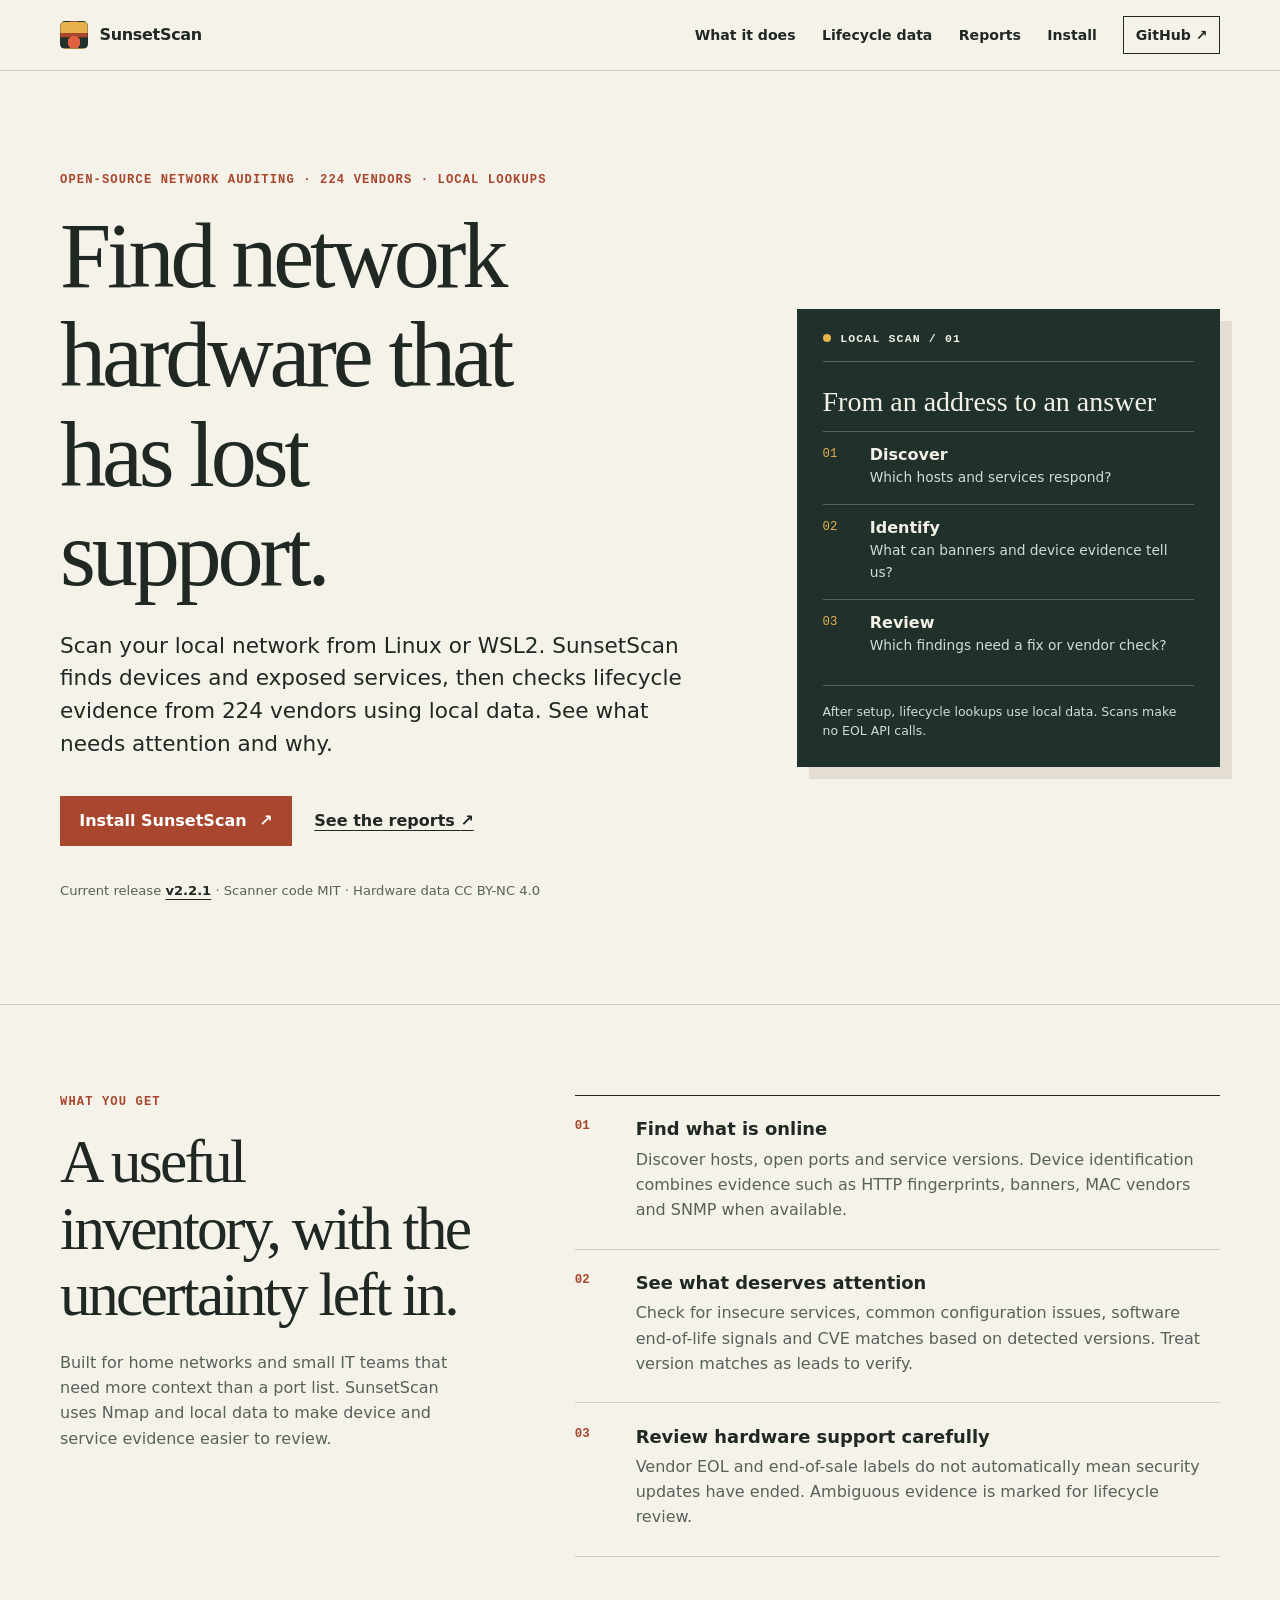
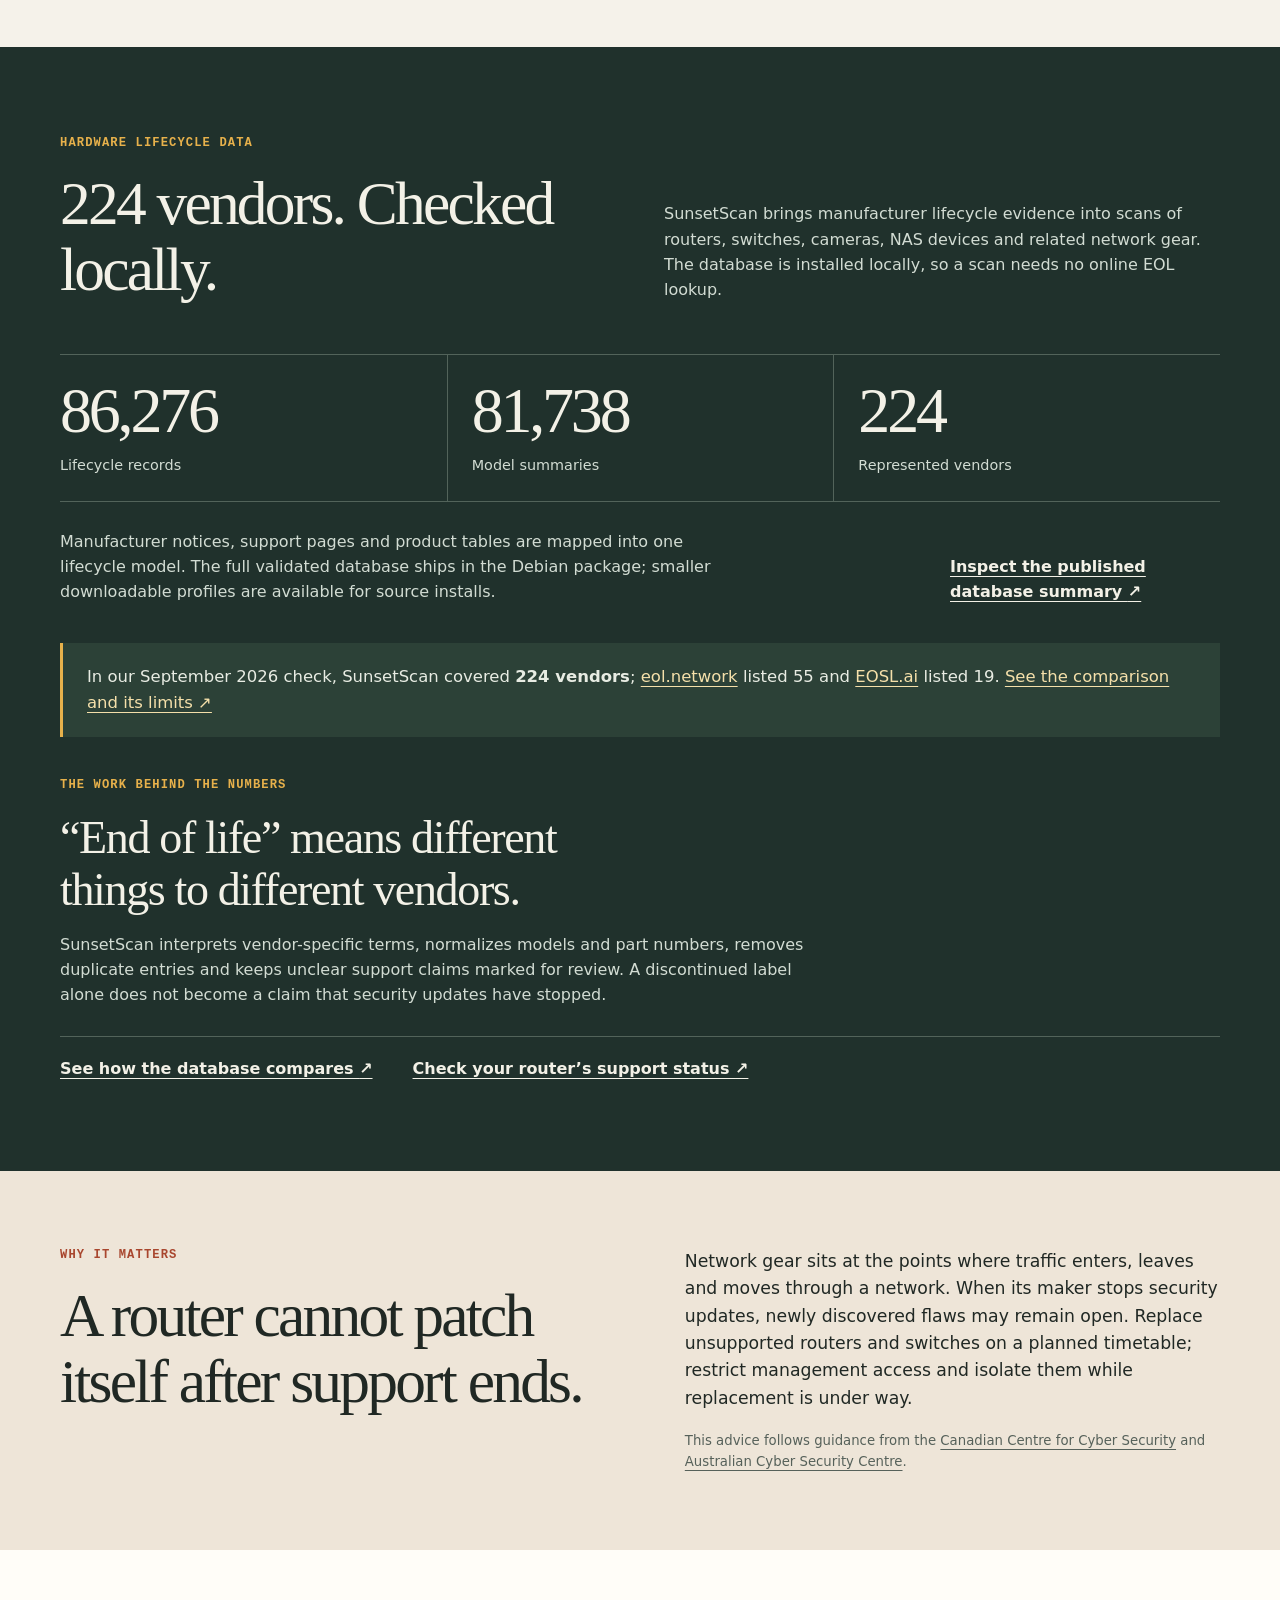
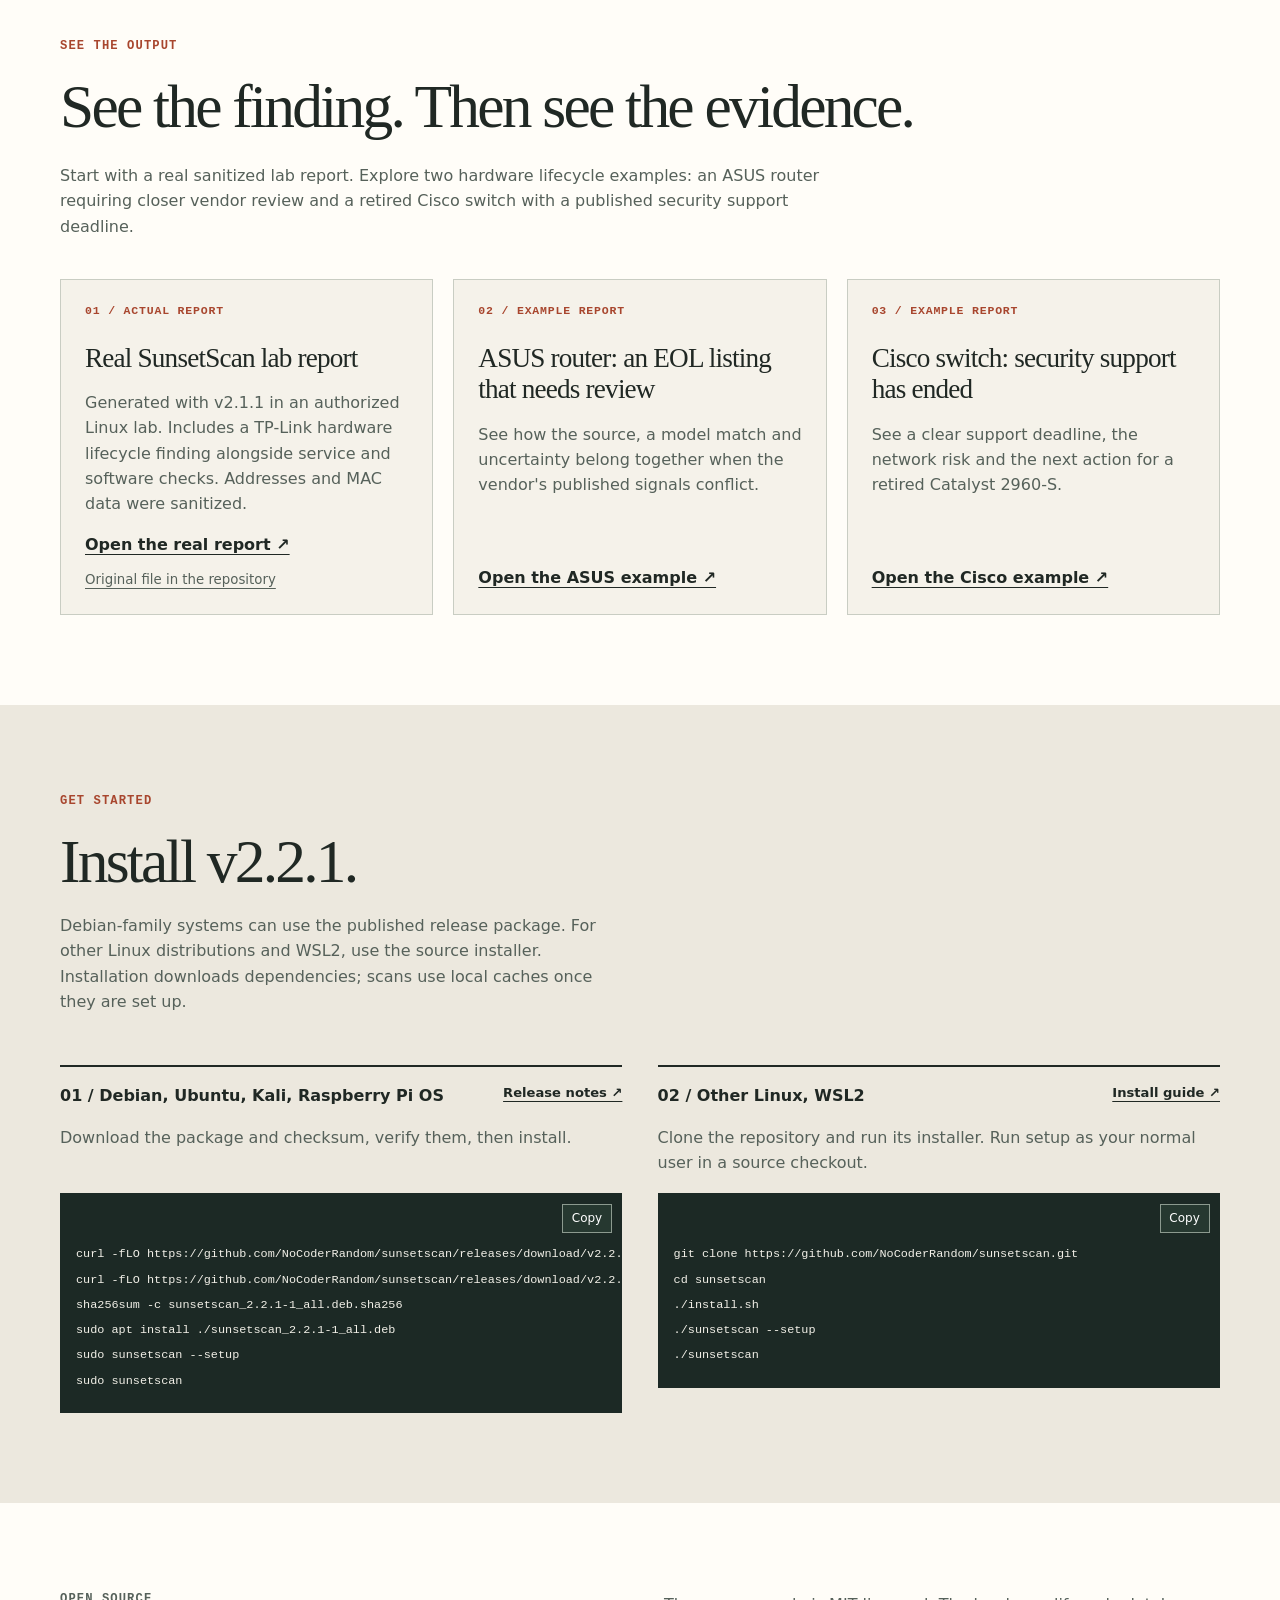
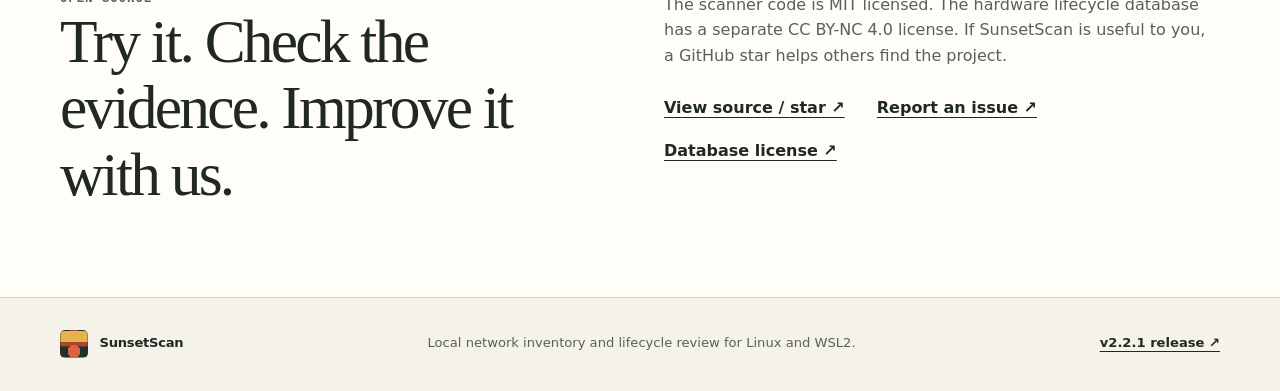
==== commit 8fb8ae5a: "Show hardware lifecycle coverage and example reports" ====
--- a/index.html
+++ b/index.html
@@ -4,14 +4,14 @@
     <meta charset="utf-8">
     <meta name="viewport" content="width=device-width, initial-scale=1">
     <title>SunsetScan — Find EOL devices on your local network</title>
-    <meta name="description" content="SunsetScan is an open-source Linux and WSL2 tool for local network inventory, exposed-service checks, and careful software and hardware lifecycle review. See a real lab report and install v2.2.1.">
+    <meta name="description" content="SunsetScan scans local networks with a hardware lifecycle database of 86,276 records across 224 vendors. Review device evidence, exposed services and EOL findings without an API call during scans.">
     <meta name="theme-color" content="#f5f2ea">
     <link rel="canonical" href="https://www.sunsetscan.com/">
     <link rel="icon" href="assets/favicon.svg" type="image/svg+xml">
     <link rel="stylesheet" href="styles.css">
     <meta property="og:type" content="website">
     <meta property="og:title" content="SunsetScan — Find EOL devices on your local network">
-    <meta property="og:description" content="See what's on your network, which services are exposed, and which devices need a closer look at vendor support.">
+    <meta property="og:description" content="Local network scanning with hardware lifecycle evidence from 224 vendors. See real and illustrated report examples.">
     <meta property="og:url" content="https://www.sunsetscan.com/">
     <meta property="og:image" content="https://www.sunsetscan.com/assets/site-preview.png">
     <meta property="og:image:width" content="1200">
@@ -42,7 +42,7 @@
         <nav class="site-nav" id="site-nav" aria-label="Primary navigation">
           <a href="#what-it-does">What it does</a>
           <a href="#evidence">Lifecycle data</a>
-          <a href="#sample">Real report</a>
+          <a href="#sample">Reports</a>
           <a href="#install">Install</a>
           <a class="nav-github" href="https://github.com/NoCoderRandom/sunsetscan">GitHub ↗</a>
         </nav>
@@ -53,12 +53,12 @@
       <section class="hero" id="top" aria-labelledby="hero-title">
         <div class="container hero-layout">
           <div class="hero-copy">
-            <p class="eyebrow">Open-source network auditing · Linux / WSL2</p>
-            <h1 id="hero-title">Know which devices need a closer look.</h1>
-            <p class="lead">SunsetScan inventories your local network, checks exposed services, and compares detected software and devices with lifecycle evidence. Start with the finding, then inspect the source behind it.</p>
+            <p class="eyebrow">Open-source network auditing · 224 vendors · local lookups</p>
+            <h1 id="hero-title">Find network hardware that has lost support.</h1>
+            <p class="lead">Scan your local network from Linux or WSL2. SunsetScan finds devices and exposed services, then checks lifecycle evidence from 224 vendors using local data. See what needs attention and why.</p>
             <div class="hero-actions">
               <a class="button button-primary" href="#install">Install SunsetScan <span aria-hidden="true">↗</span></a>
-              <a class="under-link" href="#sample">See an actual lab report <span aria-hidden="true">↗</span></a>
+              <a class="under-link" href="#sample">See the reports <span aria-hidden="true">↗</span></a>
             </div>
             <p class="release-line">Current release <a href="https://github.com/NoCoderRandom/sunsetscan/releases/tag/v2.2.1">v2.2.1</a> · Scanner code MIT · Hardware data CC BY-NC 4.0</p>
           </div>
@@ -70,7 +70,7 @@
               <li><span>02</span><div><strong>Identify</strong><p>What can banners and device evidence tell us?</p></div></li>
               <li><span>03</span><div><strong>Review</strong><p>Which findings need a fix or vendor check?</p></div></li>
             </ol>
-            <div class="aside-foot">Runs locally. Scans can use downloaded data without an internet connection.</div>
+            <div class="aside-foot">After setup, lifecycle lookups use local data. Scans make no EOL API calls.</div>
           </aside>
         </div>
       </section>
@@ -93,8 +93,8 @@
       <section class="data-section" id="evidence" aria-labelledby="data-title">
         <div class="container">
           <div class="data-heading">
-            <div><p class="eyebrow">Hardware lifecycle data</p><h2 id="data-title">Coverage you can inspect.</h2></div>
-            <p>SunsetScan uses vendor lifecycle records to help you review support status for routers, cameras, NAS devices, switches and other network hardware.</p>
+            <div><p class="eyebrow">Hardware lifecycle data</p><h2 id="data-title">224 vendors. Checked locally.</h2></div>
+            <p>SunsetScan brings manufacturer lifecycle evidence into scans of routers, switches, cameras, NAS devices and related network gear. The database is installed locally, so a scan needs no online EOL lookup.</p>
           </div>
           <dl class="data-numbers">
             <div><dt>Lifecycle records</dt><dd>86,276</dd></div>
@@ -102,29 +102,27 @@
             <div><dt>Represented vendors</dt><dd>224</dd></div>
           </dl>
           <div class="data-bottom">
-            <p>The data covers home, office, enterprise, industrial and service-provider equipment. Smaller downloadable profiles are available; the Debian package includes the full validated database.</p>
+            <p>Manufacturer notices, support pages and product tables are mapped into one lifecycle model. The full validated database ships in the Debian package; smaller downloadable profiles are available for source installs.</p>
             <a class="under-link" href="https://github.com/NoCoderRandom/sunsetscan/blob/v2.2.1/data/hardware_eol/sunsetscan_hardware_eol_summary.json">Inspect the published database summary <span aria-hidden="true">↗</span></a>
           </div>
-          <div class="guide-cta"><span>Unsure about your router?</span><a href="router-security-updates.html">Read the 3-minute support check <span aria-hidden="true">↗</span></a></div>
+          <p class="data-comparison">In our September 2026 check, SunsetScan covered <strong>224 vendors</strong>; <a href="https://eol.network/">eol.network</a> listed 55 and <a href="https://eosl.ai/dataset/">EOSL.ai</a> listed 19. <a href="hardware-eol-database.html">See the comparison and its limits ↗</a></p>
+          <div class="data-story"><p class="eyebrow">The work behind the numbers</p><h3>“End of life” means different things to different vendors.</h3><p>SunsetScan interprets vendor-specific terms, normalizes models and part numbers, removes duplicate entries and keeps unclear support claims marked for review. A discontinued label alone does not become a claim that security updates have stopped.</p></div>
+          <div class="data-actions"><a href="hardware-eol-database.html">See how the database compares <span aria-hidden="true">↗</span></a><a href="router-security-updates.html">Check your router’s support status <span aria-hidden="true">↗</span></a></div>
         </div>
       </section>
 
+      <section class="risk-section" aria-labelledby="risk-title">
+        <div class="container risk-layout"><div><p class="eyebrow">Why it matters</p><h2 id="risk-title">A router cannot patch itself after support ends.</h2></div><div><p>Network gear sits at the points where traffic enters, leaves and moves through a network. When its maker stops security updates, newly discovered flaws may remain open. Replace unsupported routers and switches on a planned timetable; restrict management access and isolate them while replacement is under way.</p><p class="risk-source">This advice follows guidance from the <a href="https://www.cyber.gc.ca/en/guidance/obsolete-products-itsap00095">Canadian Centre for Cyber Security</a> and <a href="https://www.cyber.gov.au/business-government/protecting-devices-systems/hardening-systems-applications/network-hardening/securing-edge-devices/mitigation-strategies-for-edge-devices-executive-guidance">Australian Cyber Security Centre</a>.</p></div></div>
+      </section>
+
       <section class="sample-section" id="sample" aria-labelledby="sample-title">
-        <div class="container sample-layout">
-          <div>
-            <p class="eyebrow">See the output</p>
-            <h2 id="sample-title">A real lab report, not a mockup.</h2>
-            <p>Open a sanitized HTML report from an authorized Raspberry Pi lab with deliberately vulnerable test services. It shows detected services, software lifecycle results, CVE matches and security checks. The sample was generated with v2.1.1; the current release is v2.2.1.</p>
-            <a class="button button-outline" href="sample-report.html">View the lab report <span aria-hidden="true">↗</span></a>
-            <p class="sample-source"><a href="https://github.com/NoCoderRandom/sunsetscan/blob/v2.2.1/docs/sample_reports/sunsetscan_lab_vulnerable_eol_v2_1_1_sample_20260528.html">Original report in the repository ↗</a></p>
-          </div>
-          <div class="sample-note">
-            <span class="note-label">WHAT THE REPORT SHOWS</span>
-            <p>Device and service evidence</p>
-            <p>Findings grouped by host and severity</p>
-            <p>Hardware lifecycle status and source context</p>
-            <p>Steps to investigate or resolve findings</p>
-            <small>Addresses and MAC information in the sample were replaced before publication.</small>
+        <div class="container">
+          <p class="eyebrow">See the output</p><h2 id="sample-title">See the finding. Then see the evidence.</h2>
+          <p class="sample-intro">Start with a real sanitized lab report. Explore two hardware lifecycle examples: an ASUS router requiring closer vendor review and a retired Cisco switch with a published security support deadline.</p>
+          <div class="report-grid">
+            <article class="report-tile"><span class="report-kind">01 / Actual report</span><h3>Real SunsetScan lab report</h3><p>Generated with v2.1.1 in an authorized Linux lab. Includes a TP-Link hardware lifecycle finding alongside service and software checks. Addresses and MAC data were sanitized.</p><a href="sample-report.html">Open the real report ↗</a><small><a href="https://github.com/NoCoderRandom/sunsetscan/blob/v2.2.1/docs/sample_reports/sunsetscan_lab_vulnerable_eol_v2_1_1_sample_20260528.html">Original file in the repository</a></small></article>
+            <article class="report-tile"><span class="report-kind">02 / Example report</span><h3>ASUS router: an EOL listing that needs review</h3><p>See how the source, a model match and uncertainty belong together when the vendor's published signals conflict.</p><a href="example-asus-router.html">Open the ASUS example ↗</a></article>
+            <article class="report-tile"><span class="report-kind">03 / Example report</span><h3>Cisco switch: security support has ended</h3><p>See a clear support deadline, the network risk and the next action for a retired Catalyst 2960-S.</p><a href="example-cisco-switch.html">Open the Cisco example ↗</a></article>
           </div>
         </div>
       </section>
--- a/styles.css
+++ b/styles.css
@@ -175,3 +175,32 @@
 .guide-sources li { margin: .45rem 0; }
 @media (max-width: 700px) { .guide-cta { align-items: start; flex-direction: column; } .guide-nav { gap: .7rem; } .guide-nav a:first-child { display: none; } .guide-body section { grid-template-columns: 2rem 1fr; } }
 .sample-layout > div > .sample-source { margin: 1rem 0 0; font-size: .84rem; }
+
+.data-comparison { margin: 2.4rem 0 0; padding: 1.3rem 1.5rem; border-left: 3px solid #e7b14b; background: #2c4137; color: #e8ece3; font-size: 1.03rem; }
+.data-comparison a { color: #f5e0aa; }
+.data-story { max-width: 850px; margin-top: 2.6rem; }
+.data-story h3 { max-width: 22ch; font: 400 clamp(1.9rem,3.6vw,3rem)/1.13 Georgia,serif; letter-spacing: -.03em; }
+.data-story > p:last-child { max-width: 760px; color: #d2dcd3; }
+.data-actions { display: flex; flex-wrap: wrap; gap: 1rem 2.5rem; margin-top: 1.8rem; padding-top: 1.2rem; border-top: 1px solid var(--dark-line); font-weight: 700; }
+.data-actions a { color: #f3f1e7; }
+.data-actions a:hover { color: #e7b14b; }
+.risk-section { padding: clamp(4rem,6vw,6rem) 0; background: #eee5d8; }
+.risk-layout { display: grid; grid-template-columns: 1fr 1fr; gap: clamp(2rem,7vw,6rem); }
+.risk-layout > div:last-child p { max-width: 560px; margin: 0; font-size: 1.08rem; }
+.risk-layout .risk-source { margin-top: 1.2rem !important; color: var(--muted); font-size: .83rem !important; }
+.sample-intro { max-width: 760px; margin: 1.5rem 0 0; color: var(--muted); }
+.report-grid { display: grid; grid-template-columns: repeat(3,minmax(0,1fr)); gap: 1.25rem; margin-top: 2.5rem; }
+.report-tile { display: flex; flex-direction: column; min-height: 300px; padding: 1.5rem; border: 1px solid var(--line); background: var(--paper); }
+.report-kind { margin-bottom: 1.6rem; color: var(--rust); font: 700 .72rem ui-monospace,SFMono-Regular,Consolas,monospace; letter-spacing: .07em; text-transform: uppercase; }
+.report-tile h3 { font: 400 1.7rem/1.16 Georgia,serif; letter-spacing: -.03em; }
+.report-tile p { color: var(--muted); }
+.report-tile > a { margin-top: auto; font-weight: 750; }
+.report-tile small { margin-top: .7rem; color: var(--muted); }
+.comparison-wrap { overflow-x: auto; margin: 1.3rem 0; }
+.comparison-table { width: 100%; border-collapse: collapse; min-width: 570px; }
+.comparison-table th,.comparison-table td { padding: .9rem .8rem; border-bottom: 1px solid var(--line); text-align: left; vertical-align: top; }
+.comparison-table th { font-size: .76rem; text-transform: uppercase; letter-spacing: .06em; }
+.comparison-table tr:first-child td { font-weight: 650; }
+.comparison-note { font-size: .86rem; color: var(--muted); }
+@media (max-width: 950px) { .report-grid { grid-template-columns: 1fr 1fr; } }
+@media (max-width: 700px) { .risk-layout,.report-grid { grid-template-columns: 1fr; } .report-tile { min-height: 0; } }
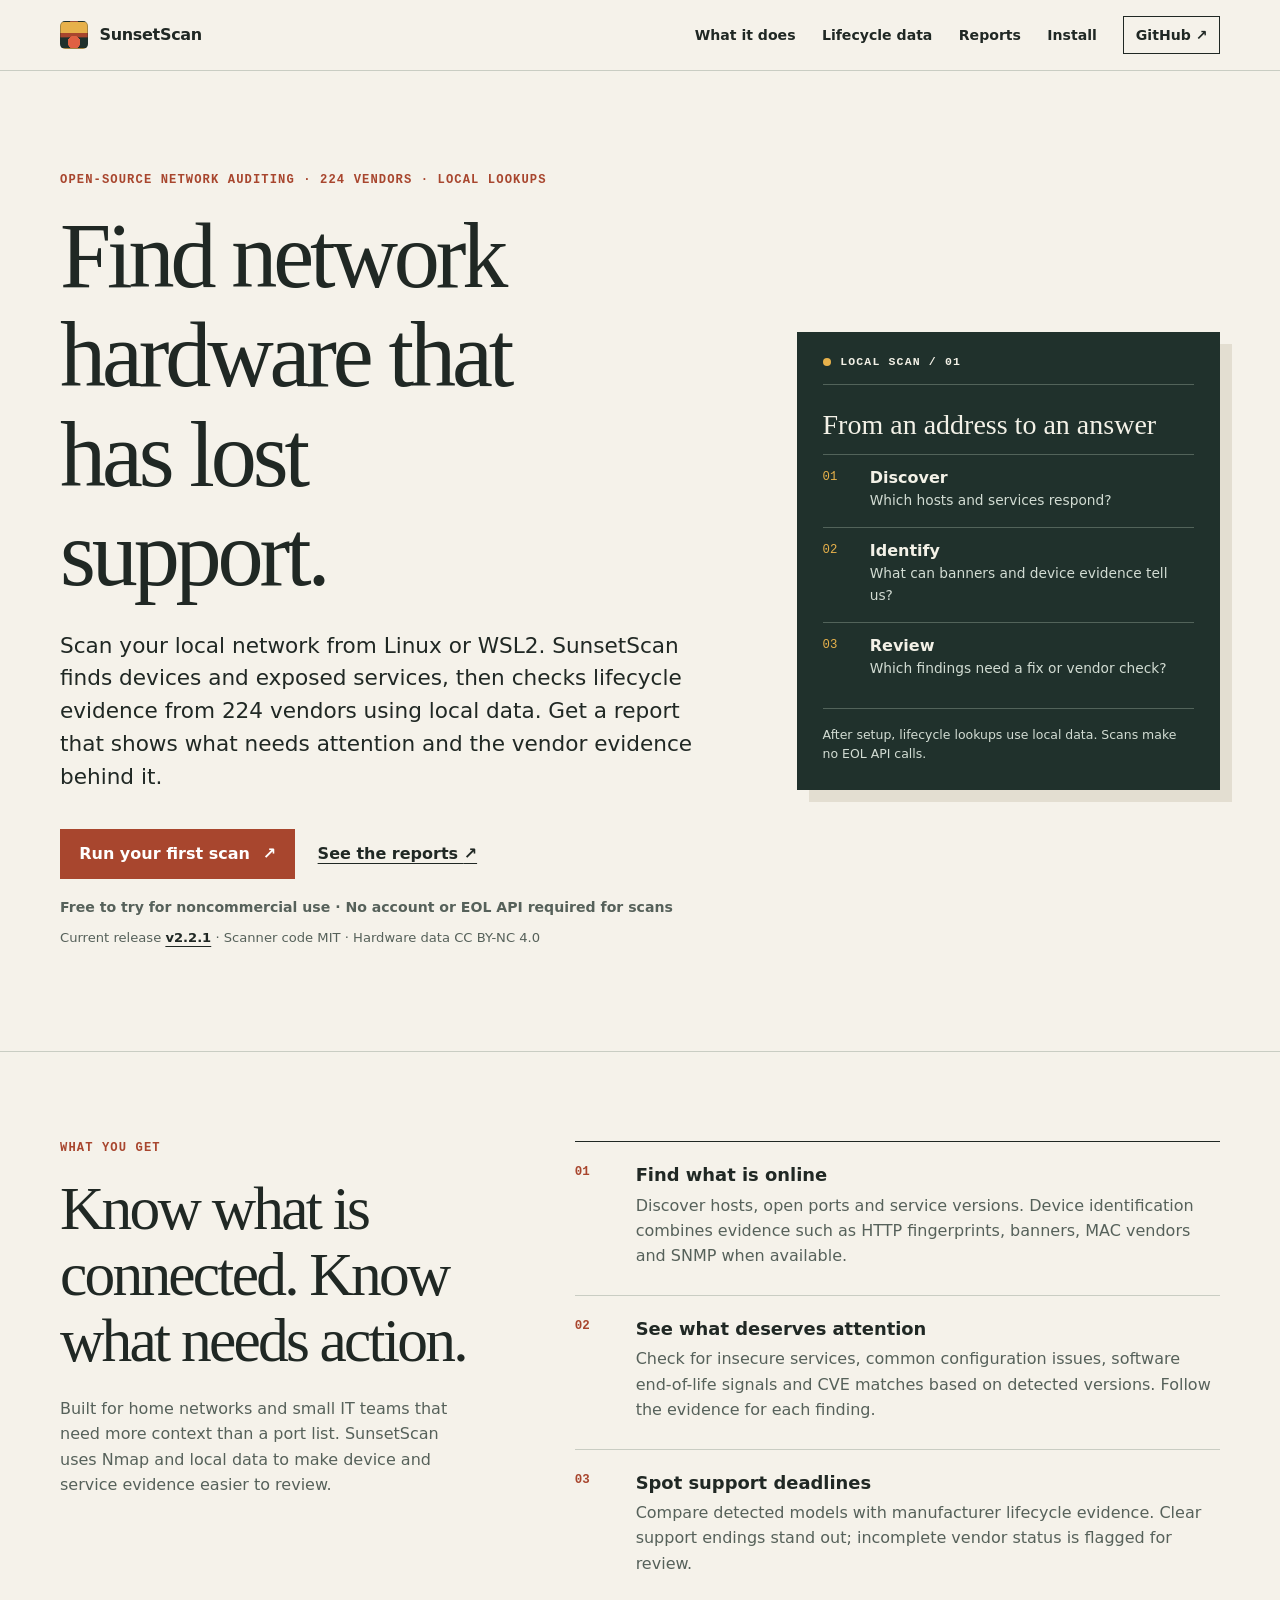
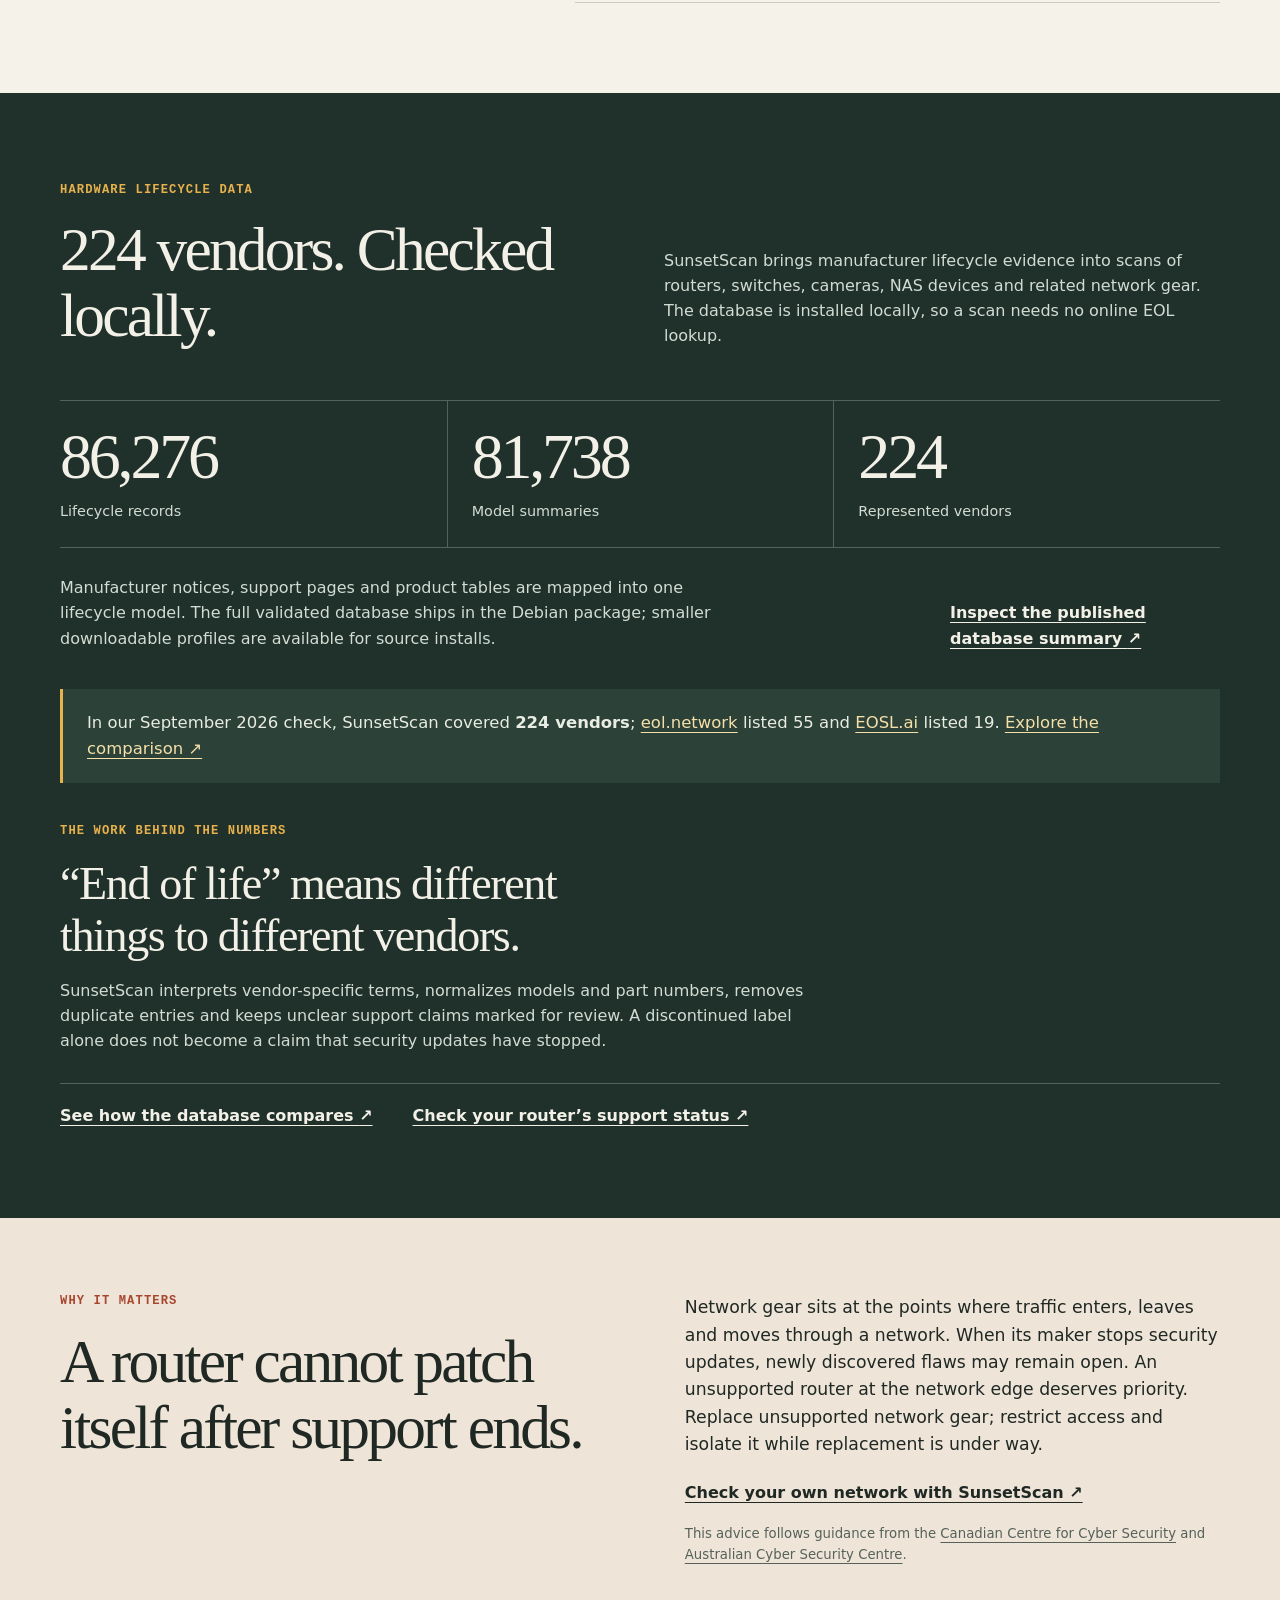
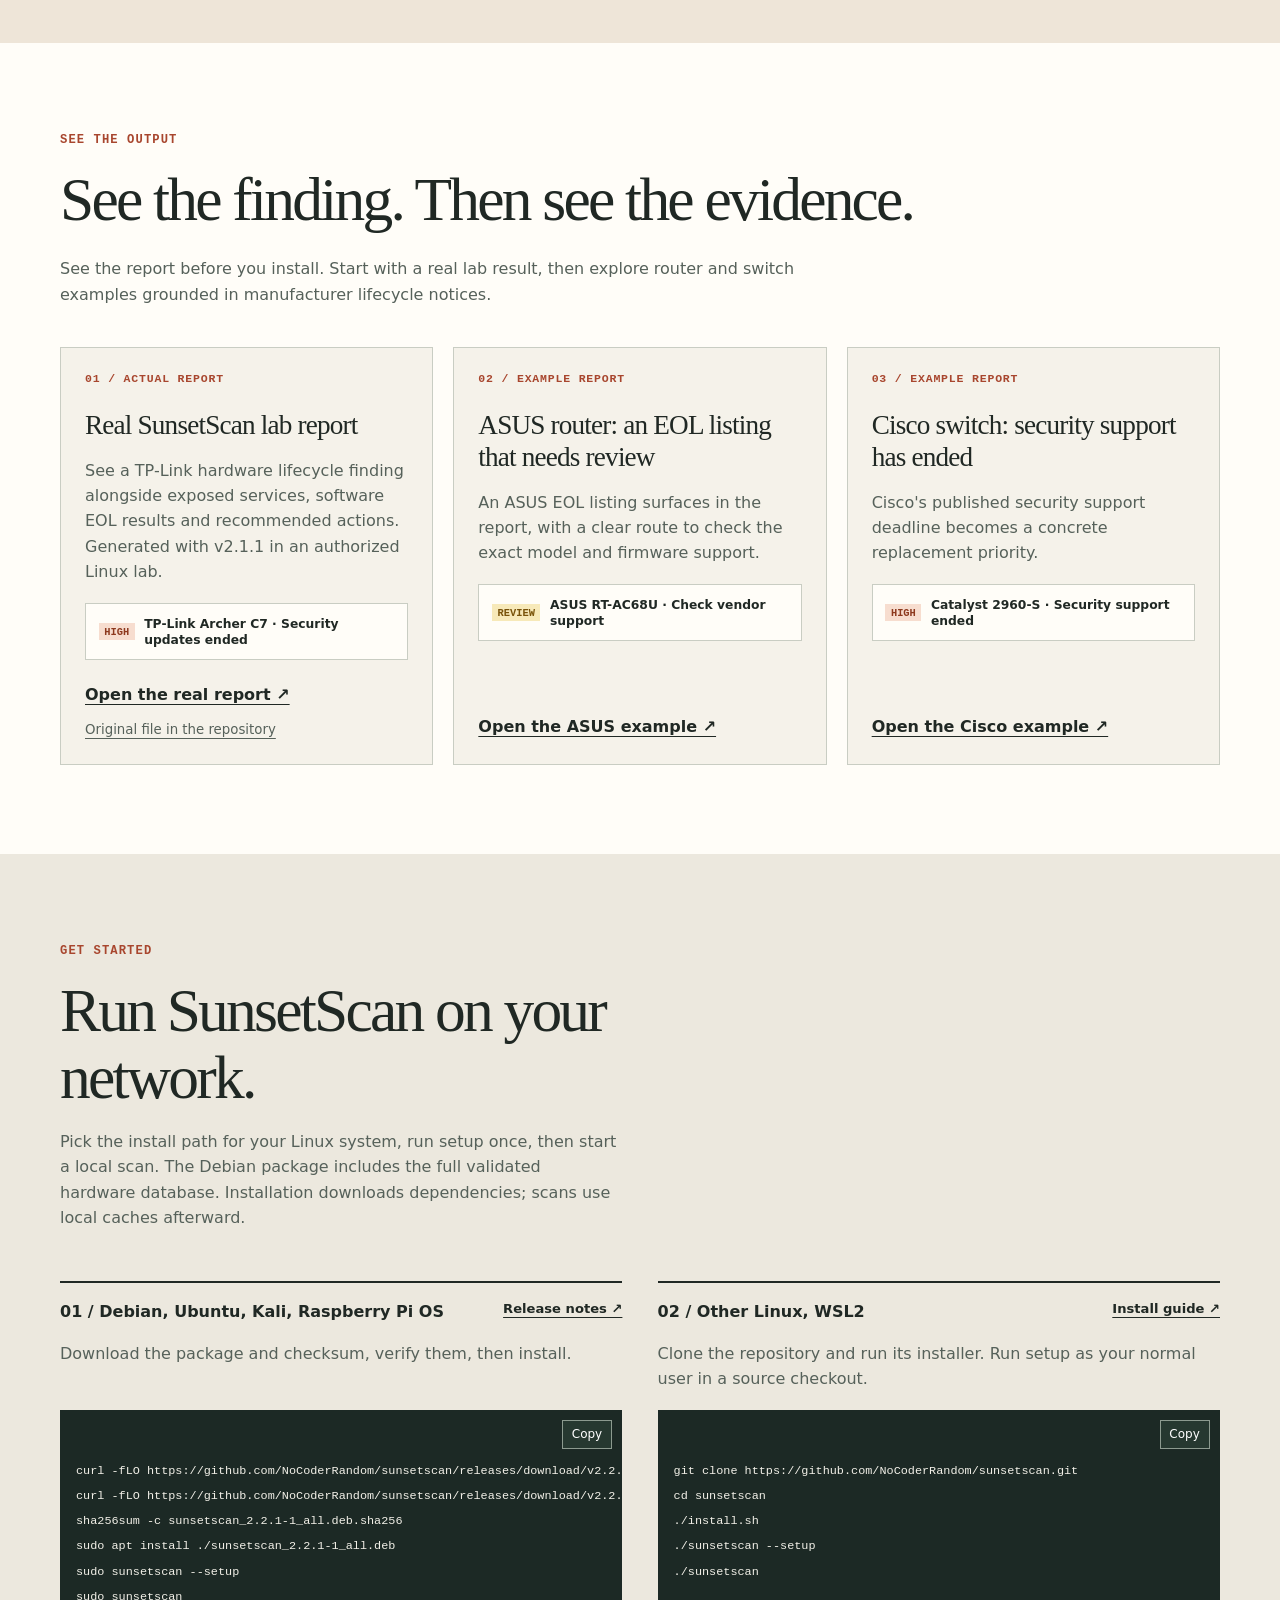
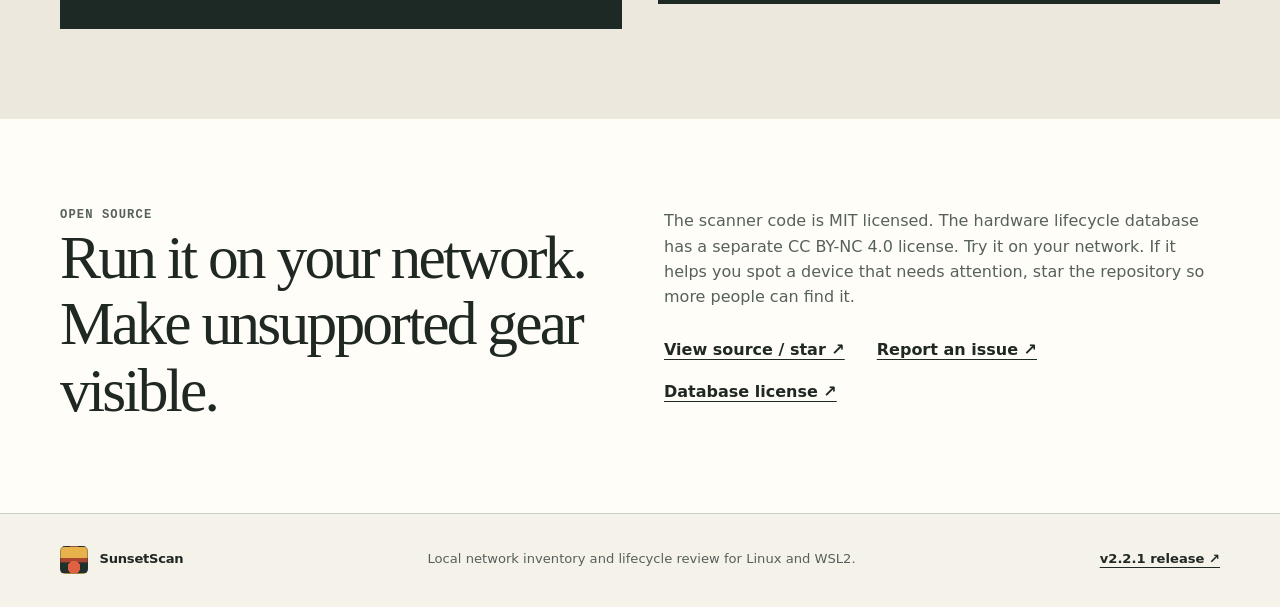
==== commit 145e0baa: "Make report examples and install path more direct" ====
--- a/index.html
+++ b/index.html
@@ -55,11 +55,12 @@
           <div class="hero-copy">
             <p class="eyebrow">Open-source network auditing · 224 vendors · local lookups</p>
             <h1 id="hero-title">Find network hardware that has lost support.</h1>
-            <p class="lead">Scan your local network from Linux or WSL2. SunsetScan finds devices and exposed services, then checks lifecycle evidence from 224 vendors using local data. See what needs attention and why.</p>
+            <p class="lead">Scan your local network from Linux or WSL2. SunsetScan finds devices and exposed services, then checks lifecycle evidence from 224 vendors using local data. Get a report that shows what needs attention and the vendor evidence behind it.</p>
             <div class="hero-actions">
-              <a class="button button-primary" href="#install">Install SunsetScan <span aria-hidden="true">↗</span></a>
+              <a class="button button-primary" href="#install">Run your first scan <span aria-hidden="true">↗</span></a>
               <a class="under-link" href="#sample">See the reports <span aria-hidden="true">↗</span></a>
             </div>
+            <p class="hero-proof">Free to try for noncommercial use · No account or EOL API required for scans</p>
             <p class="release-line">Current release <a href="https://github.com/NoCoderRandom/sunsetscan/releases/tag/v2.2.1">v2.2.1</a> · Scanner code MIT · Hardware data CC BY-NC 4.0</p>
           </div>
           <aside class="hero-aside" aria-label="What a scan covers">
@@ -79,13 +80,13 @@
         <div class="container value-layout">
           <div class="section-intro">
             <p class="eyebrow">What you get</p>
-            <h2 id="value-title">A useful inventory, with the uncertainty left in.</h2>
+            <h2 id="value-title">Know what is connected. Know what needs action.</h2>
             <p>Built for home networks and small IT teams that need more context than a port list. SunsetScan uses Nmap and local data to make device and service evidence easier to review.</p>
           </div>
           <div class="value-list">
             <article><span class="list-number">01</span><div><h3>Find what is online</h3><p>Discover hosts, open ports and service versions. Device identification combines evidence such as HTTP fingerprints, banners, MAC vendors and SNMP when available.</p></div></article>
-            <article><span class="list-number">02</span><div><h3>See what deserves attention</h3><p>Check for insecure services, common configuration issues, software end-of-life signals and CVE matches based on detected versions. Treat version matches as leads to verify.</p></div></article>
-            <article><span class="list-number">03</span><div><h3>Review hardware support carefully</h3><p>Vendor EOL and end-of-sale labels do not automatically mean security updates have ended. Ambiguous evidence is marked for lifecycle review.</p></div></article>
+            <article><span class="list-number">02</span><div><h3>See what deserves attention</h3><p>Check for insecure services, common configuration issues, software end-of-life signals and CVE matches based on detected versions. Follow the evidence for each finding.</p></div></article>
+            <article><span class="list-number">03</span><div><h3>Spot support deadlines</h3><p>Compare detected models with manufacturer lifecycle evidence. Clear support endings stand out; incomplete vendor status is flagged for review.</p></div></article>
           </div>
         </div>
       </section>
@@ -105,31 +106,31 @@
             <p>Manufacturer notices, support pages and product tables are mapped into one lifecycle model. The full validated database ships in the Debian package; smaller downloadable profiles are available for source installs.</p>
             <a class="under-link" href="https://github.com/NoCoderRandom/sunsetscan/blob/v2.2.1/data/hardware_eol/sunsetscan_hardware_eol_summary.json">Inspect the published database summary <span aria-hidden="true">↗</span></a>
           </div>
-          <p class="data-comparison">In our September 2026 check, SunsetScan covered <strong>224 vendors</strong>; <a href="https://eol.network/">eol.network</a> listed 55 and <a href="https://eosl.ai/dataset/">EOSL.ai</a> listed 19. <a href="hardware-eol-database.html">See the comparison and its limits ↗</a></p>
+          <p class="data-comparison">In our September 2026 check, SunsetScan covered <strong>224 vendors</strong>; <a href="https://eol.network/">eol.network</a> listed 55 and <a href="https://eosl.ai/dataset/">EOSL.ai</a> listed 19. <a href="hardware-eol-database.html">Explore the comparison ↗</a></p>
           <div class="data-story"><p class="eyebrow">The work behind the numbers</p><h3>“End of life” means different things to different vendors.</h3><p>SunsetScan interprets vendor-specific terms, normalizes models and part numbers, removes duplicate entries and keeps unclear support claims marked for review. A discontinued label alone does not become a claim that security updates have stopped.</p></div>
           <div class="data-actions"><a href="hardware-eol-database.html">See how the database compares <span aria-hidden="true">↗</span></a><a href="router-security-updates.html">Check your router’s support status <span aria-hidden="true">↗</span></a></div>
         </div>
       </section>
 
       <section class="risk-section" aria-labelledby="risk-title">
-        <div class="container risk-layout"><div><p class="eyebrow">Why it matters</p><h2 id="risk-title">A router cannot patch itself after support ends.</h2></div><div><p>Network gear sits at the points where traffic enters, leaves and moves through a network. When its maker stops security updates, newly discovered flaws may remain open. Replace unsupported routers and switches on a planned timetable; restrict management access and isolate them while replacement is under way.</p><p class="risk-source">This advice follows guidance from the <a href="https://www.cyber.gc.ca/en/guidance/obsolete-products-itsap00095">Canadian Centre for Cyber Security</a> and <a href="https://www.cyber.gov.au/business-government/protecting-devices-systems/hardening-systems-applications/network-hardening/securing-edge-devices/mitigation-strategies-for-edge-devices-executive-guidance">Australian Cyber Security Centre</a>.</p></div></div>
+        <div class="container risk-layout"><div><p class="eyebrow">Why it matters</p><h2 id="risk-title">A router cannot patch itself after support ends.</h2></div><div><p>Network gear sits at the points where traffic enters, leaves and moves through a network. When its maker stops security updates, newly discovered flaws may remain open. An unsupported router at the network edge deserves priority. Replace unsupported network gear; restrict access and isolate it while replacement is under way.</p><a class="under-link risk-action" href="#install">Check your own network with SunsetScan ↗</a><p class="risk-source">This advice follows guidance from the <a href="https://www.cyber.gc.ca/en/guidance/obsolete-products-itsap00095">Canadian Centre for Cyber Security</a> and <a href="https://www.cyber.gov.au/business-government/protecting-devices-systems/hardening-systems-applications/network-hardening/securing-edge-devices/mitigation-strategies-for-edge-devices-executive-guidance">Australian Cyber Security Centre</a>.</p></div></div>
       </section>
 
       <section class="sample-section" id="sample" aria-labelledby="sample-title">
         <div class="container">
           <p class="eyebrow">See the output</p><h2 id="sample-title">See the finding. Then see the evidence.</h2>
-          <p class="sample-intro">Start with a real sanitized lab report. Explore two hardware lifecycle examples: an ASUS router requiring closer vendor review and a retired Cisco switch with a published security support deadline.</p>
+          <p class="sample-intro">See the report before you install. Start with a real lab result, then explore router and switch examples grounded in manufacturer lifecycle notices.</p>
           <div class="report-grid">
-            <article class="report-tile"><span class="report-kind">01 / Actual report</span><h3>Real SunsetScan lab report</h3><p>Generated with v2.1.1 in an authorized Linux lab. Includes a TP-Link hardware lifecycle finding alongside service and software checks. Addresses and MAC data were sanitized.</p><a href="sample-report.html">Open the real report ↗</a><small><a href="https://github.com/NoCoderRandom/sunsetscan/blob/v2.2.1/docs/sample_reports/sunsetscan_lab_vulnerable_eol_v2_1_1_sample_20260528.html">Original file in the repository</a></small></article>
-            <article class="report-tile"><span class="report-kind">02 / Example report</span><h3>ASUS router: an EOL listing that needs review</h3><p>See how the source, a model match and uncertainty belong together when the vendor's published signals conflict.</p><a href="example-asus-router.html">Open the ASUS example ↗</a></article>
-            <article class="report-tile"><span class="report-kind">03 / Example report</span><h3>Cisco switch: security support has ended</h3><p>See a clear support deadline, the network risk and the next action for a retired Catalyst 2960-S.</p><a href="example-cisco-switch.html">Open the Cisco example ↗</a></article>
+            <article class="report-tile"><span class="report-kind">01 / Actual report</span><h3>Real SunsetScan lab report</h3><p>See a TP-Link hardware lifecycle finding alongside exposed services, software EOL results and recommended actions. Generated with v2.1.1 in an authorized Linux lab.</p><div class="report-peek"><span class="peek-severity">HIGH</span><span>TP-Link Archer C7 · Security updates ended</span></div><a href="sample-report.html">Open the real report ↗</a><small><a href="https://github.com/NoCoderRandom/sunsetscan/blob/v2.2.1/docs/sample_reports/sunsetscan_lab_vulnerable_eol_v2_1_1_sample_20260528.html">Original file in the repository</a></small></article>
+            <article class="report-tile"><span class="report-kind">02 / Example report</span><h3>ASUS router: an EOL listing that needs review</h3><p>An ASUS EOL listing surfaces in the report, with a clear route to check the exact model and firmware support.</p><div class="report-peek"><span class="peek-severity peek-review">REVIEW</span><span>ASUS RT-AC68U · Check vendor support</span></div><a href="example-asus-router.html">Open the ASUS example ↗</a></article>
+            <article class="report-tile"><span class="report-kind">03 / Example report</span><h3>Cisco switch: security support has ended</h3><p>Cisco's published security support deadline becomes a concrete replacement priority.</p><div class="report-peek"><span class="peek-severity">HIGH</span><span>Catalyst 2960-S · Security support ended</span></div><a href="example-cisco-switch.html">Open the Cisco example ↗</a></article>
           </div>
         </div>
       </section>
 
       <section class="install-section" id="install" aria-labelledby="install-title">
         <div class="container">
-          <div class="install-intro"><p class="eyebrow">Get started</p><h2 id="install-title">Install v2.2.1.</h2><p>Debian-family systems can use the published release package. For other Linux distributions and WSL2, use the source installer. Installation downloads dependencies; scans use local caches once they are set up.</p></div>
+          <div class="install-intro"><p class="eyebrow">Get started</p><h2 id="install-title">Run SunsetScan on your network.</h2><p>Pick the install path for your Linux system, run setup once, then start a local scan. The Debian package includes the full validated hardware database. Installation downloads dependencies; scans use local caches afterward.</p></div>
           <div class="install-grid">
             <div class="install-option">
               <div class="option-heading"><span>01 / Debian, Ubuntu, Kali, Raspberry Pi OS</span><a href="https://github.com/NoCoderRandom/sunsetscan/releases/tag/v2.2.1">Release notes ↗</a></div>
@@ -155,7 +156,7 @@
       </section>
 
       <section class="closing-section" aria-labelledby="closing-title">
-        <div class="container closing-layout"><div><p class="eyebrow">Open source</p><h2 id="closing-title">Try it. Check the evidence. Improve it with us.</h2></div><div><p>The scanner code is MIT licensed. The hardware lifecycle database has a separate CC BY-NC 4.0 license. If SunsetScan is useful to you, a GitHub star helps others find the project.</p><div class="closing-links"><a href="https://github.com/NoCoderRandom/sunsetscan">View source / star ↗</a><a href="https://github.com/NoCoderRandom/sunsetscan/issues">Report an issue ↗</a><a href="https://github.com/NoCoderRandom/sunsetscan/blob/v2.2.1/data/hardware_eol/LICENSE.md">Database license ↗</a></div></div></div>
+        <div class="container closing-layout"><div><p class="eyebrow">Open source</p><h2 id="closing-title">Run it on your network. Make unsupported gear visible.</h2></div><div><p>The scanner code is MIT licensed. The hardware lifecycle database has a separate CC BY-NC 4.0 license. Try it on your network. If it helps you spot a device that needs attention, star the repository so more people can find it.</p><div class="closing-links"><a href="https://github.com/NoCoderRandom/sunsetscan">View source / star ↗</a><a href="https://github.com/NoCoderRandom/sunsetscan/issues">Report an issue ↗</a><a href="https://github.com/NoCoderRandom/sunsetscan/blob/v2.2.1/data/hardware_eol/LICENSE.md">Database license ↗</a></div></div></div>
       </section>
     </main>
 
--- a/styles.css
+++ b/styles.css
@@ -204,3 +204,10 @@
 .comparison-note { font-size: .86rem; color: var(--muted); }
 @media (max-width: 950px) { .report-grid { grid-template-columns: 1fr 1fr; } }
 @media (max-width: 700px) { .risk-layout,.report-grid { grid-template-columns: 1fr; } .report-tile { min-height: 0; } }
+
+.hero-proof { margin: 1.1rem 0 0; color: var(--muted); font-size: .88rem; font-weight: 650; }
+.hero-proof + .release-line { margin-top: .55rem; }
+.risk-action { display: inline-block; margin-top: 1.35rem; }
+.report-peek { display: flex; align-items: center; gap: .6rem; margin: .2rem 0 1.4rem; padding: .7rem .8rem; background: #fffdf8; border: 1px solid var(--line); color: var(--ink); font-size: .77rem; font-weight: 700; line-height: 1.3; }
+.peek-severity { flex: none; padding: .15rem .34rem; background: #f7ddcf; color: #8d391e; font: 800 .65rem ui-monospace,SFMono-Regular,Consolas,monospace; }
+.peek-review { background: #f7e9b9; color: #79530a; }
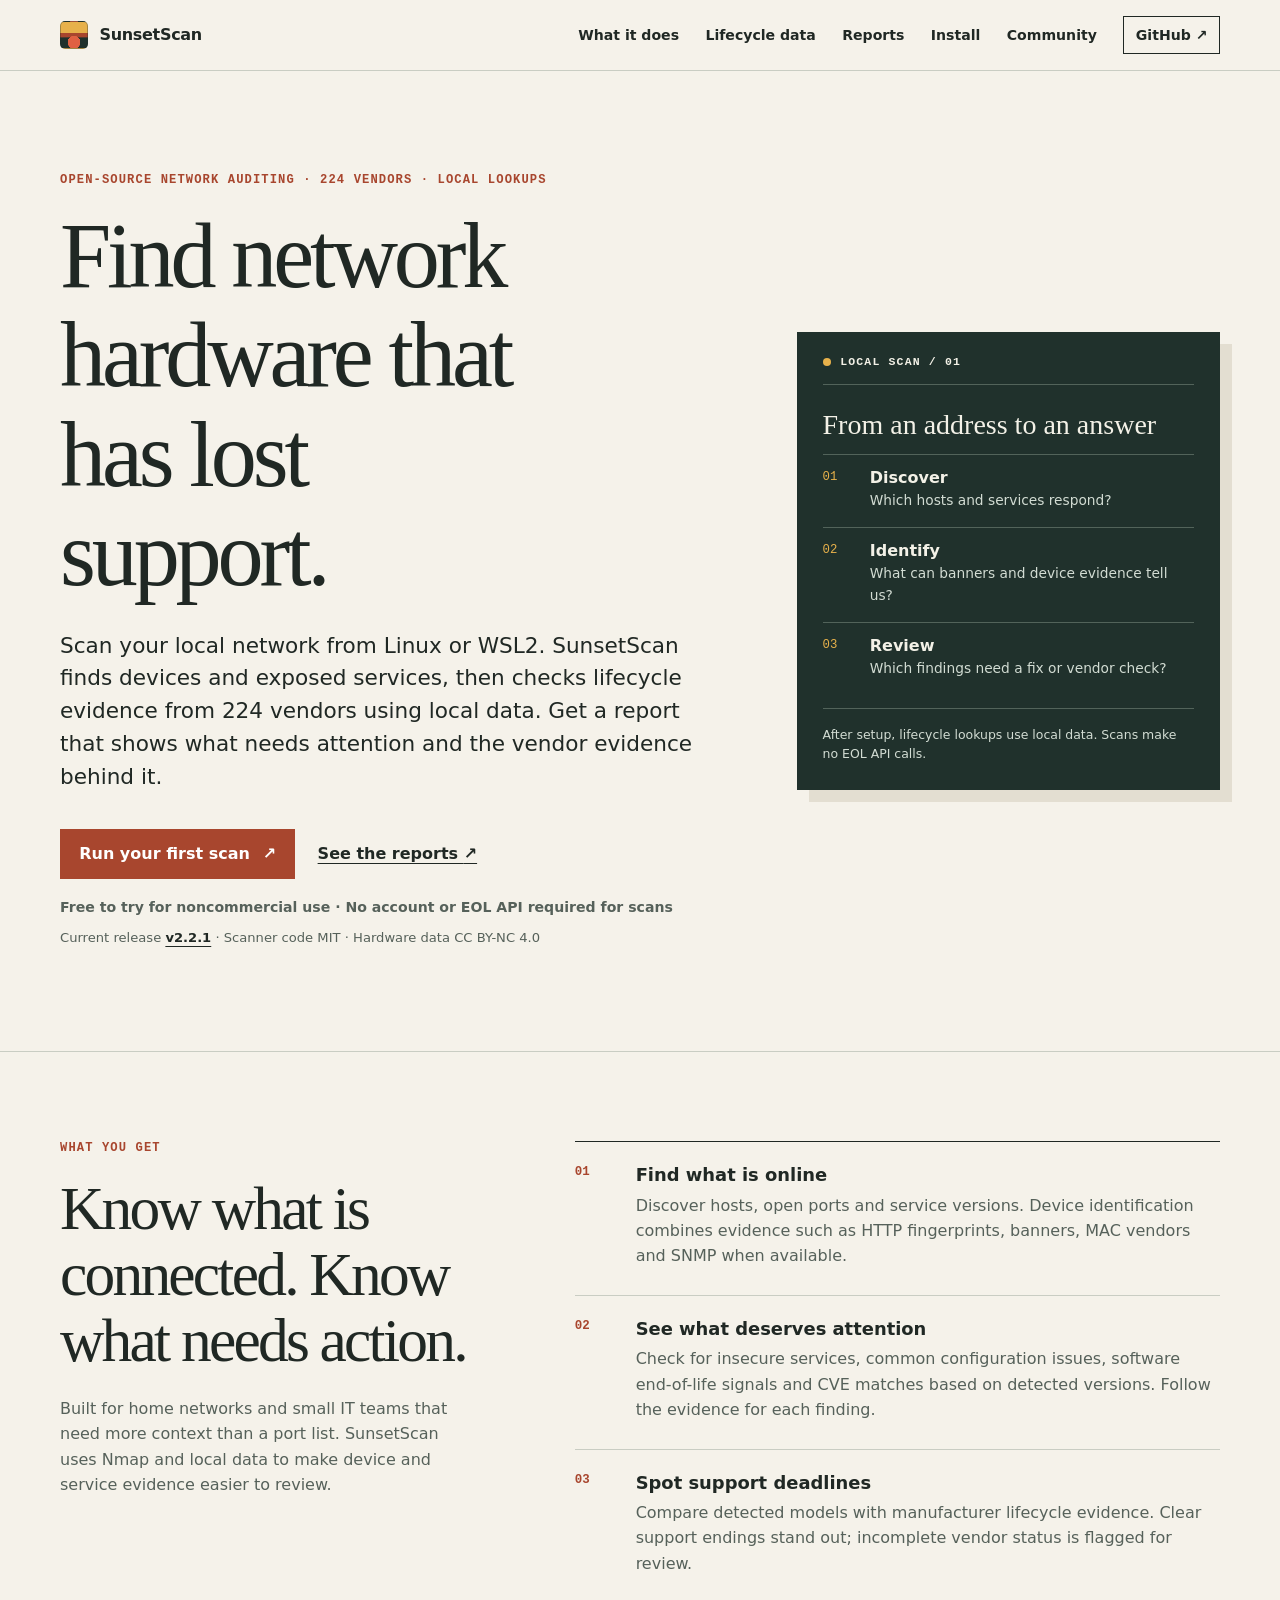
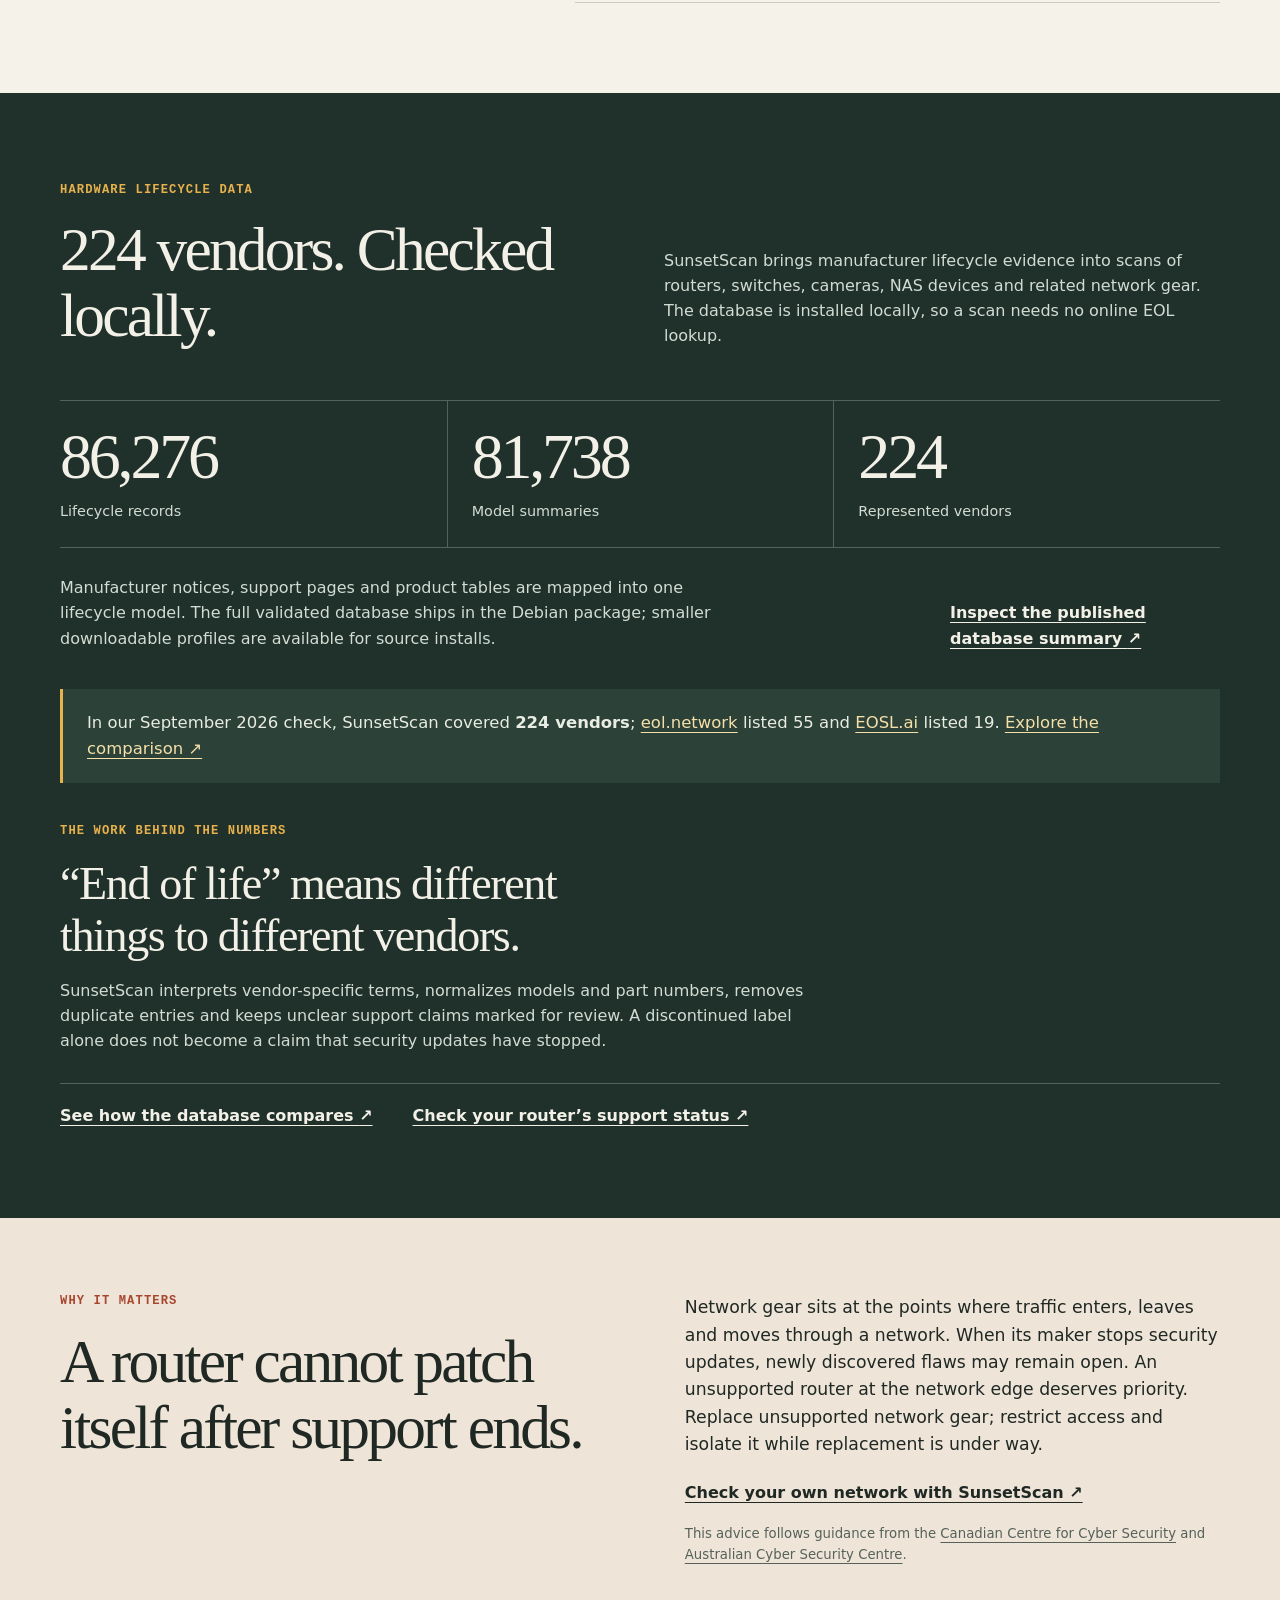
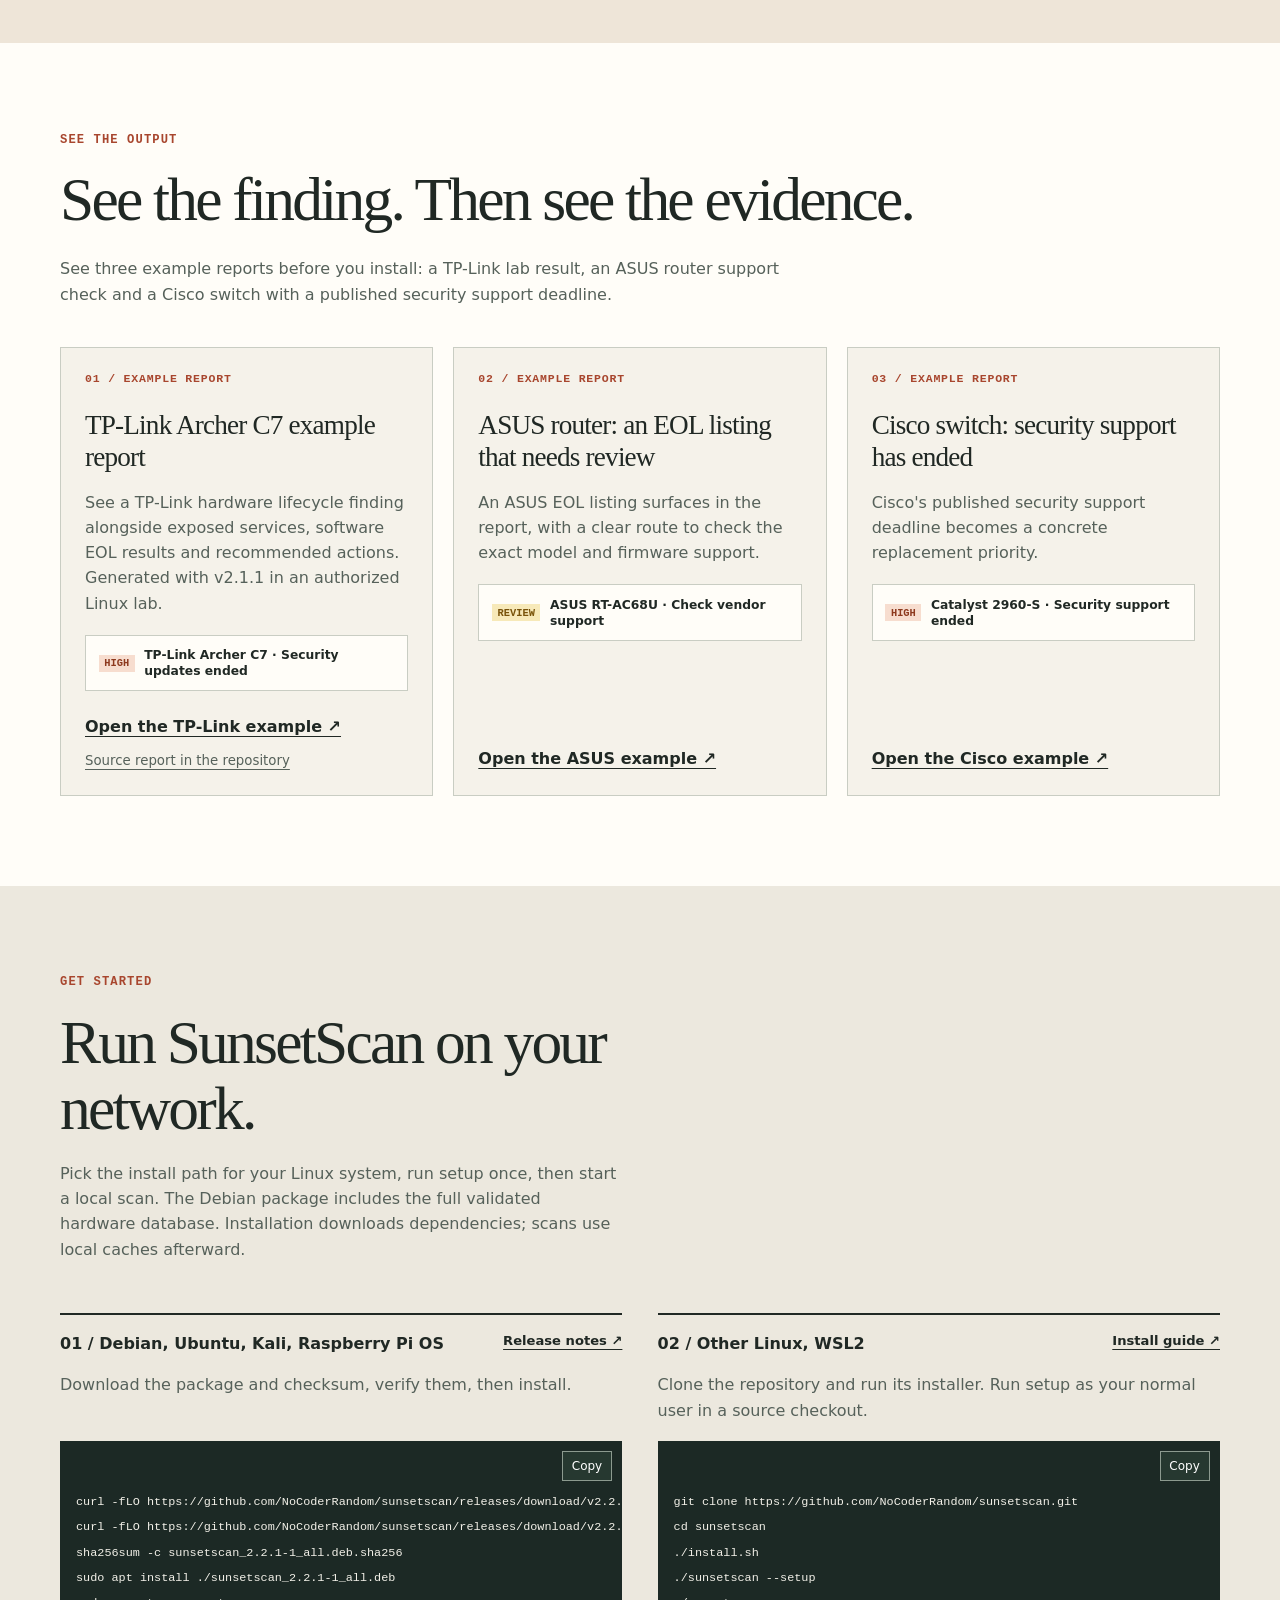
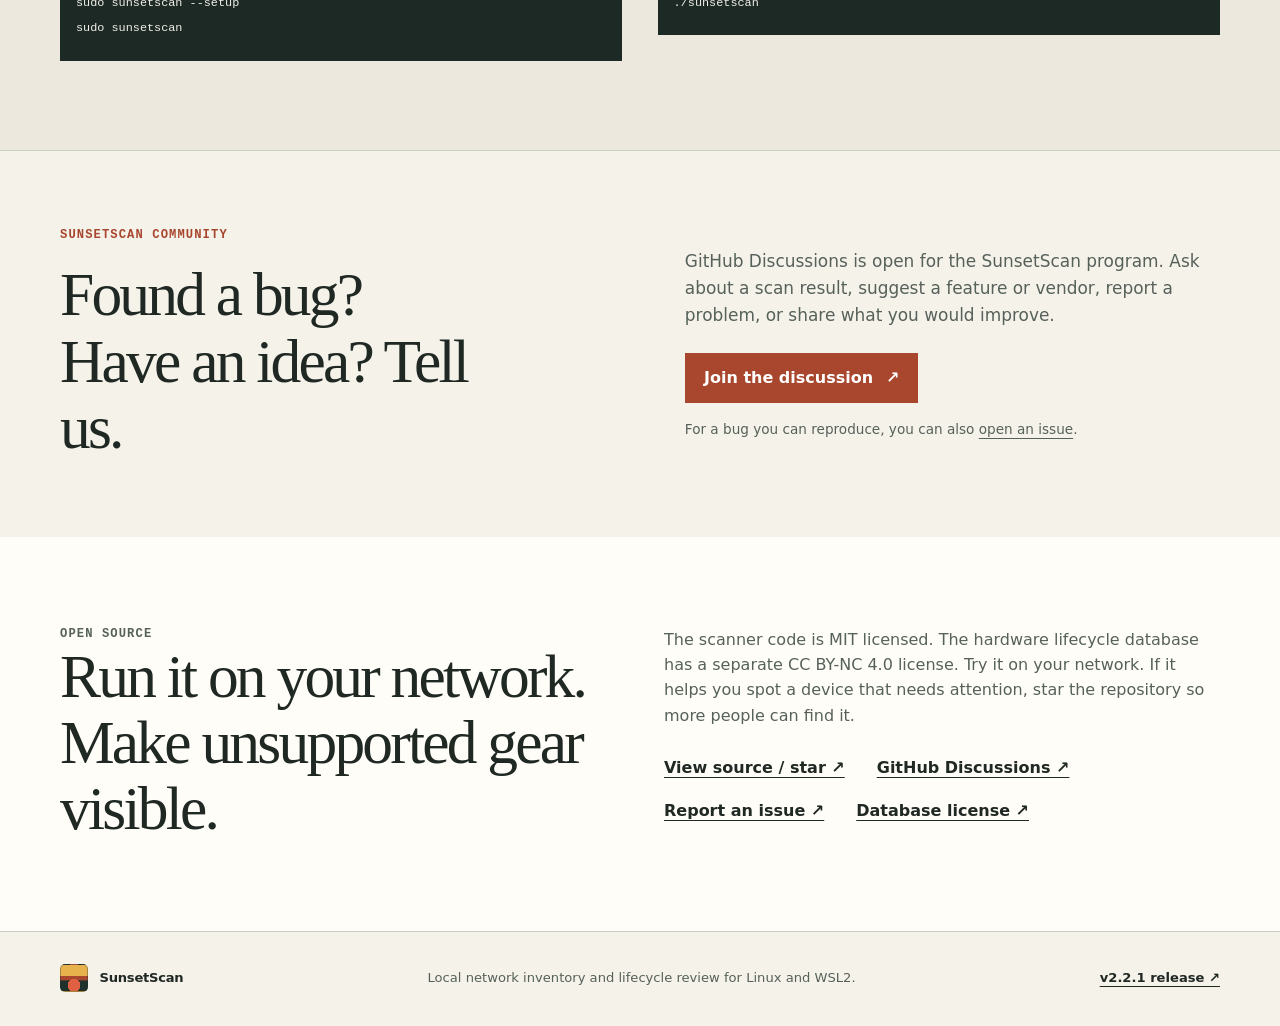
==== commit 7abacaa1: "Link SunsetScan Discussions and align example reports" ====
--- a/index.html
+++ b/index.html
@@ -11,7 +11,7 @@
     <link rel="stylesheet" href="styles.css">
     <meta property="og:type" content="website">
     <meta property="og:title" content="SunsetScan — Find EOL devices on your local network">
-    <meta property="og:description" content="Local network scanning with hardware lifecycle evidence from 224 vendors. See real and illustrated report examples.">
+    <meta property="og:description" content="Local network scanning with hardware lifecycle evidence from 224 vendors. See three network hardware example reports.">
     <meta property="og:url" content="https://www.sunsetscan.com/">
     <meta property="og:image" content="https://www.sunsetscan.com/assets/site-preview.png">
     <meta property="og:image:width" content="1200">
@@ -44,6 +44,7 @@
           <a href="#evidence">Lifecycle data</a>
           <a href="#sample">Reports</a>
           <a href="#install">Install</a>
+          <a href="#community">Community</a>
           <a class="nav-github" href="https://github.com/NoCoderRandom/sunsetscan">GitHub ↗</a>
         </nav>
       </div>
@@ -119,9 +120,9 @@
       <section class="sample-section" id="sample" aria-labelledby="sample-title">
         <div class="container">
           <p class="eyebrow">See the output</p><h2 id="sample-title">See the finding. Then see the evidence.</h2>
-          <p class="sample-intro">See the report before you install. Start with a real lab result, then explore router and switch examples grounded in manufacturer lifecycle notices.</p>
+          <p class="sample-intro">See three example reports before you install: a TP-Link lab result, an ASUS router support check and a Cisco switch with a published security support deadline.</p>
           <div class="report-grid">
-            <article class="report-tile"><span class="report-kind">01 / Actual report</span><h3>Real SunsetScan lab report</h3><p>See a TP-Link hardware lifecycle finding alongside exposed services, software EOL results and recommended actions. Generated with v2.1.1 in an authorized Linux lab.</p><div class="report-peek"><span class="peek-severity">HIGH</span><span>TP-Link Archer C7 · Security updates ended</span></div><a href="sample-report.html">Open the real report ↗</a><small><a href="https://github.com/NoCoderRandom/sunsetscan/blob/v2.2.1/docs/sample_reports/sunsetscan_lab_vulnerable_eol_v2_1_1_sample_20260528.html">Original file in the repository</a></small></article>
+            <article class="report-tile"><span class="report-kind">01 / Example report</span><h3>TP-Link Archer C7 example report</h3><p>See a TP-Link hardware lifecycle finding alongside exposed services, software EOL results and recommended actions. Generated with v2.1.1 in an authorized Linux lab.</p><div class="report-peek"><span class="peek-severity">HIGH</span><span>TP-Link Archer C7 · Security updates ended</span></div><a href="sample-report.html">Open the TP-Link example ↗</a><small><a href="https://github.com/NoCoderRandom/sunsetscan/blob/v2.2.1/docs/sample_reports/sunsetscan_lab_vulnerable_eol_v2_1_1_sample_20260528.html">Source report in the repository</a></small></article>
             <article class="report-tile"><span class="report-kind">02 / Example report</span><h3>ASUS router: an EOL listing that needs review</h3><p>An ASUS EOL listing surfaces in the report, with a clear route to check the exact model and firmware support.</p><div class="report-peek"><span class="peek-severity peek-review">REVIEW</span><span>ASUS RT-AC68U · Check vendor support</span></div><a href="example-asus-router.html">Open the ASUS example ↗</a></article>
             <article class="report-tile"><span class="report-kind">03 / Example report</span><h3>Cisco switch: security support has ended</h3><p>Cisco's published security support deadline becomes a concrete replacement priority.</p><div class="report-peek"><span class="peek-severity">HIGH</span><span>Catalyst 2960-S · Security support ended</span></div><a href="example-cisco-switch.html">Open the Cisco example ↗</a></article>
           </div>
@@ -155,8 +156,12 @@
         </div>
       </section>
 
+      <section class="community-section" id="community" aria-labelledby="community-title">
+        <div class="container community-layout"><div><p class="eyebrow">SunsetScan community</p><h2 id="community-title">Found a bug? Have an idea? Tell us.</h2></div><div><p>GitHub Discussions is open for the SunsetScan program. Ask about a scan result, suggest a feature or vendor, report a problem, or share what you would improve.</p><a class="button button-primary" href="https://github.com/NoCoderRandom/sunsetscan/discussions">Join the discussion <span aria-hidden="true">↗</span></a><p class="community-note">For a bug you can reproduce, you can also <a href="https://github.com/NoCoderRandom/sunsetscan/issues">open an issue</a>.</p></div></div>
+      </section>
+
       <section class="closing-section" aria-labelledby="closing-title">
-        <div class="container closing-layout"><div><p class="eyebrow">Open source</p><h2 id="closing-title">Run it on your network. Make unsupported gear visible.</h2></div><div><p>The scanner code is MIT licensed. The hardware lifecycle database has a separate CC BY-NC 4.0 license. Try it on your network. If it helps you spot a device that needs attention, star the repository so more people can find it.</p><div class="closing-links"><a href="https://github.com/NoCoderRandom/sunsetscan">View source / star ↗</a><a href="https://github.com/NoCoderRandom/sunsetscan/issues">Report an issue ↗</a><a href="https://github.com/NoCoderRandom/sunsetscan/blob/v2.2.1/data/hardware_eol/LICENSE.md">Database license ↗</a></div></div></div>
+        <div class="container closing-layout"><div><p class="eyebrow">Open source</p><h2 id="closing-title">Run it on your network. Make unsupported gear visible.</h2></div><div><p>The scanner code is MIT licensed. The hardware lifecycle database has a separate CC BY-NC 4.0 license. Try it on your network. If it helps you spot a device that needs attention, star the repository so more people can find it.</p><div class="closing-links"><a href="https://github.com/NoCoderRandom/sunsetscan">View source / star ↗</a><a href="https://github.com/NoCoderRandom/sunsetscan/discussions">GitHub Discussions ↗</a><a href="https://github.com/NoCoderRandom/sunsetscan/issues">Report an issue ↗</a><a href="https://github.com/NoCoderRandom/sunsetscan/blob/v2.2.1/data/hardware_eol/LICENSE.md">Database license ↗</a></div></div></div>
       </section>
     </main>
 
--- a/styles.css
+++ b/styles.css
@@ -211,3 +211,17 @@
 .report-peek { display: flex; align-items: center; gap: .6rem; margin: .2rem 0 1.4rem; padding: .7rem .8rem; background: #fffdf8; border: 1px solid var(--line); color: var(--ink); font-size: .77rem; font-weight: 700; line-height: 1.3; }
 .peek-severity { flex: none; padding: .15rem .34rem; background: #f7ddcf; color: #8d391e; font: 800 .65rem ui-monospace,SFMono-Regular,Consolas,monospace; }
 .peek-review { background: #f7e9b9; color: #79530a; }
+
+.community-section { padding: clamp(4rem,6vw,6rem) 0; background: var(--paper); border-top: 1px solid var(--line); }
+.community-layout { display:grid; grid-template-columns:1fr 1fr; gap:clamp(2rem,7vw,6rem); align-items:center; }
+.community-layout h2 { max-width:14ch; }
+.community-layout > div:last-child > p:first-child { max-width:540px; margin:0 0 1.5rem; color:var(--muted); font-size:1.06rem; }
+.community-note { margin:1rem 0 0; color:var(--muted); font-size:.85rem; }
+@media (max-width: 700px) { .community-layout { grid-template-columns:1fr; } }
+@media (min-width: 701px) and (max-width: 950px) {
+  .nav-toggle { display: inline-flex; }
+  .site-nav { display: none; position: absolute; top: calc(100% + 1px); left: 0; right: 0; flex-direction: column; align-items: stretch; gap: 0; padding: .5rem 1.5rem 1rem; border-bottom: 1px solid var(--line); background: var(--paper); box-shadow: 0 15px 22px rgba(32,40,36,.08); }
+  .site-nav.is-open { display: flex; }
+  .site-nav a { padding: .7rem 0; }
+  .nav-github { border: 0; padding: .7rem 0; }
+}
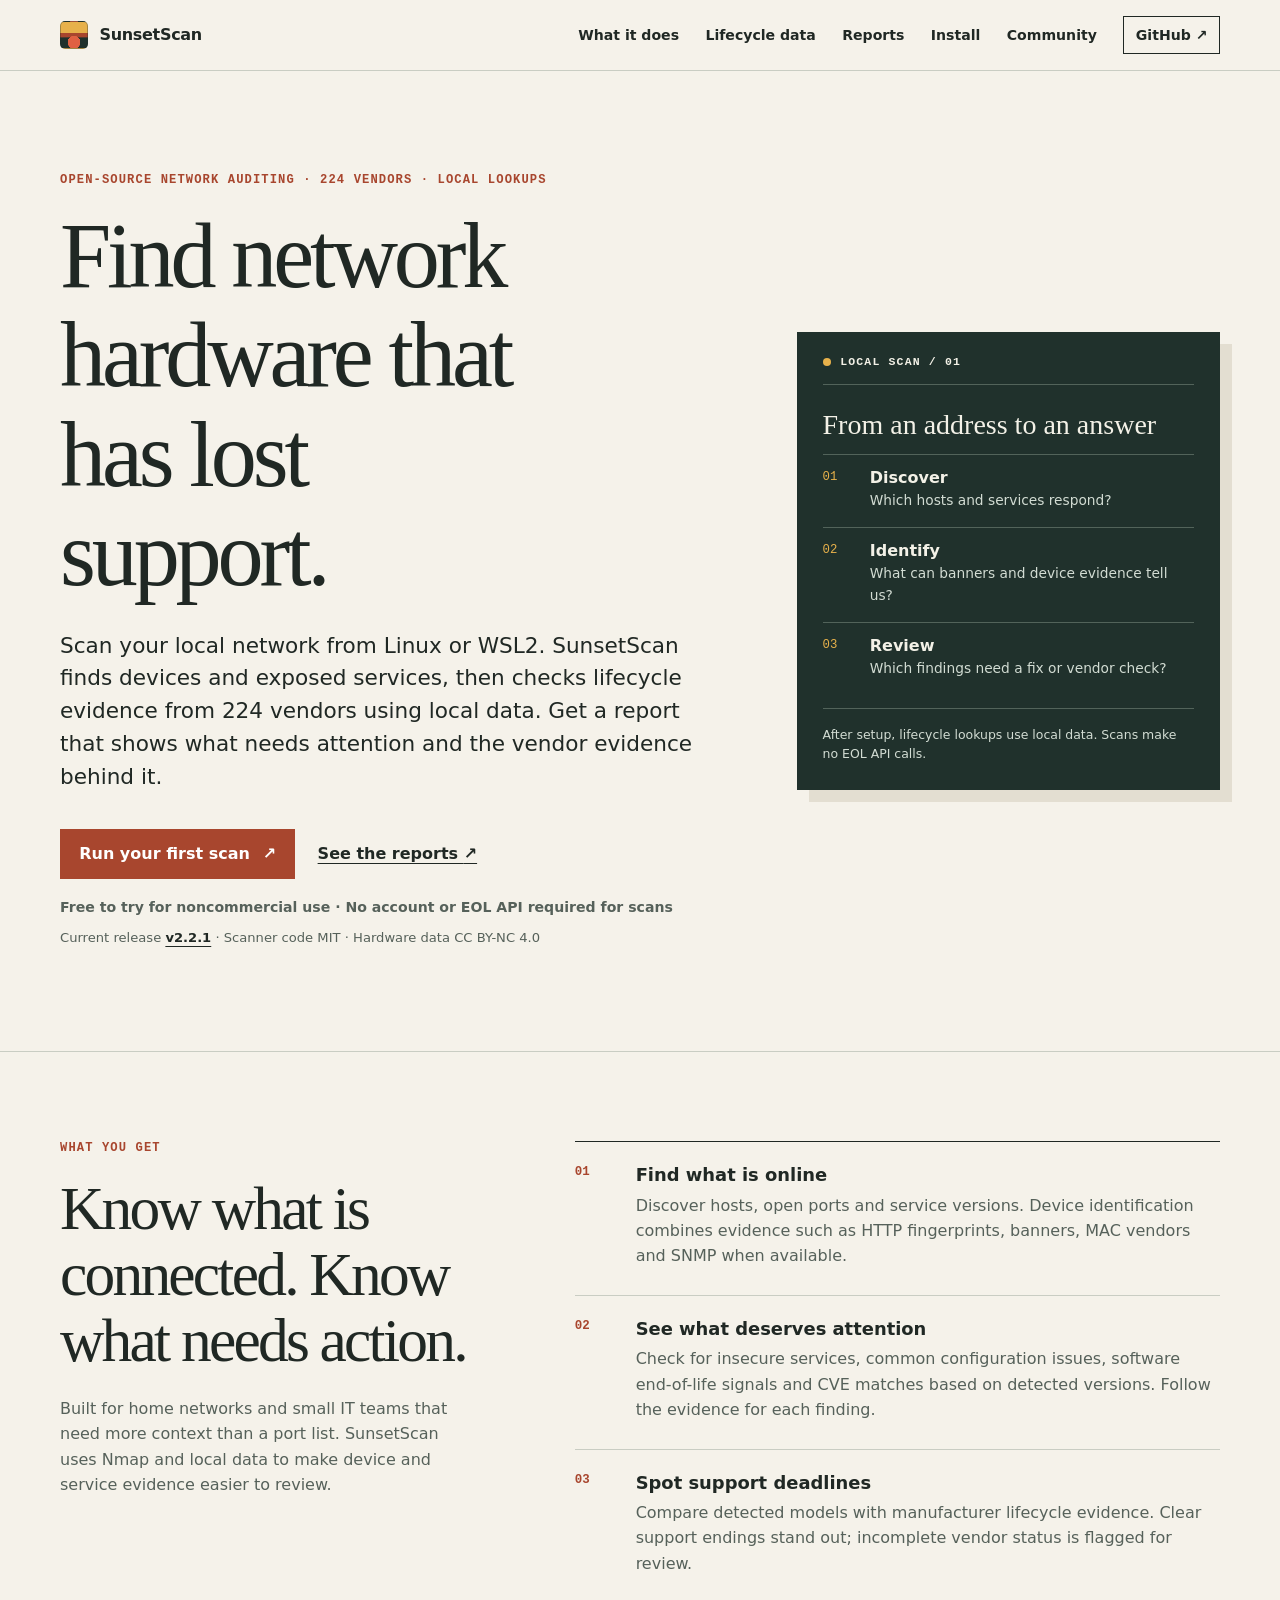
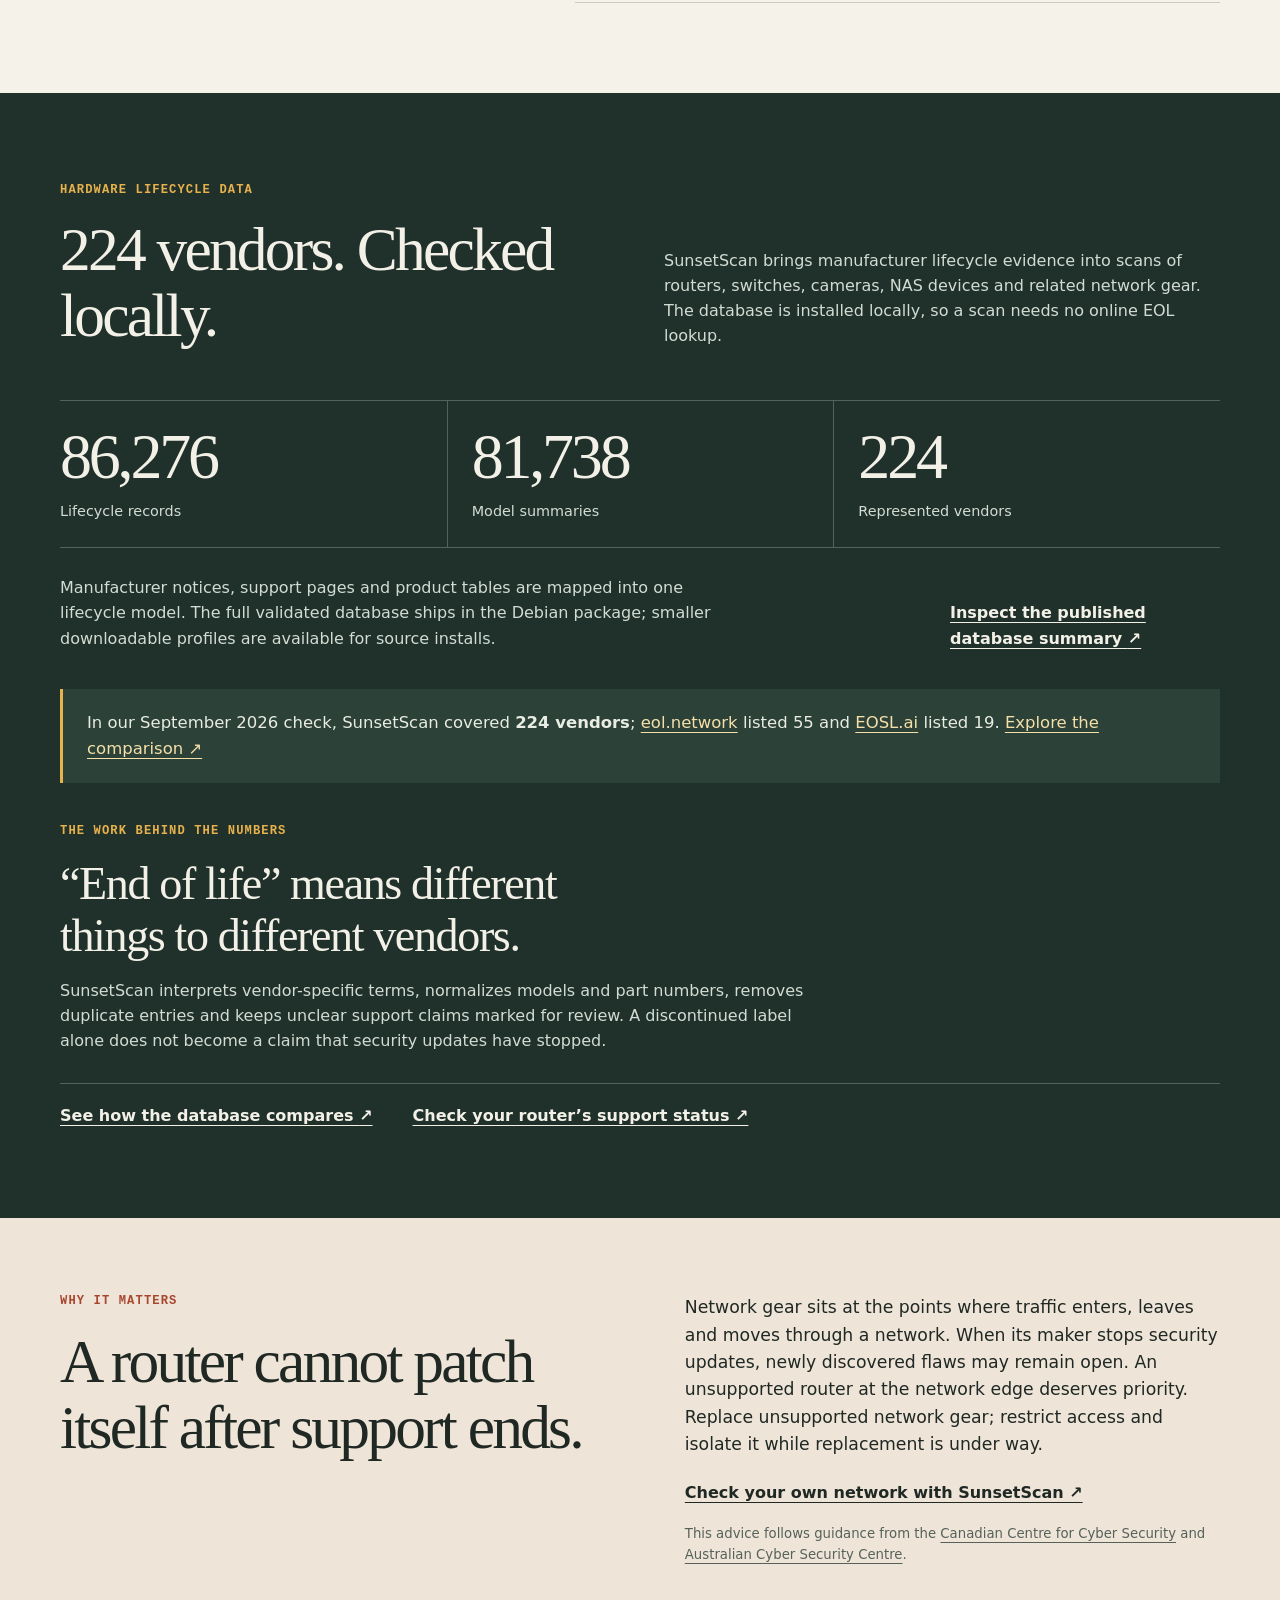
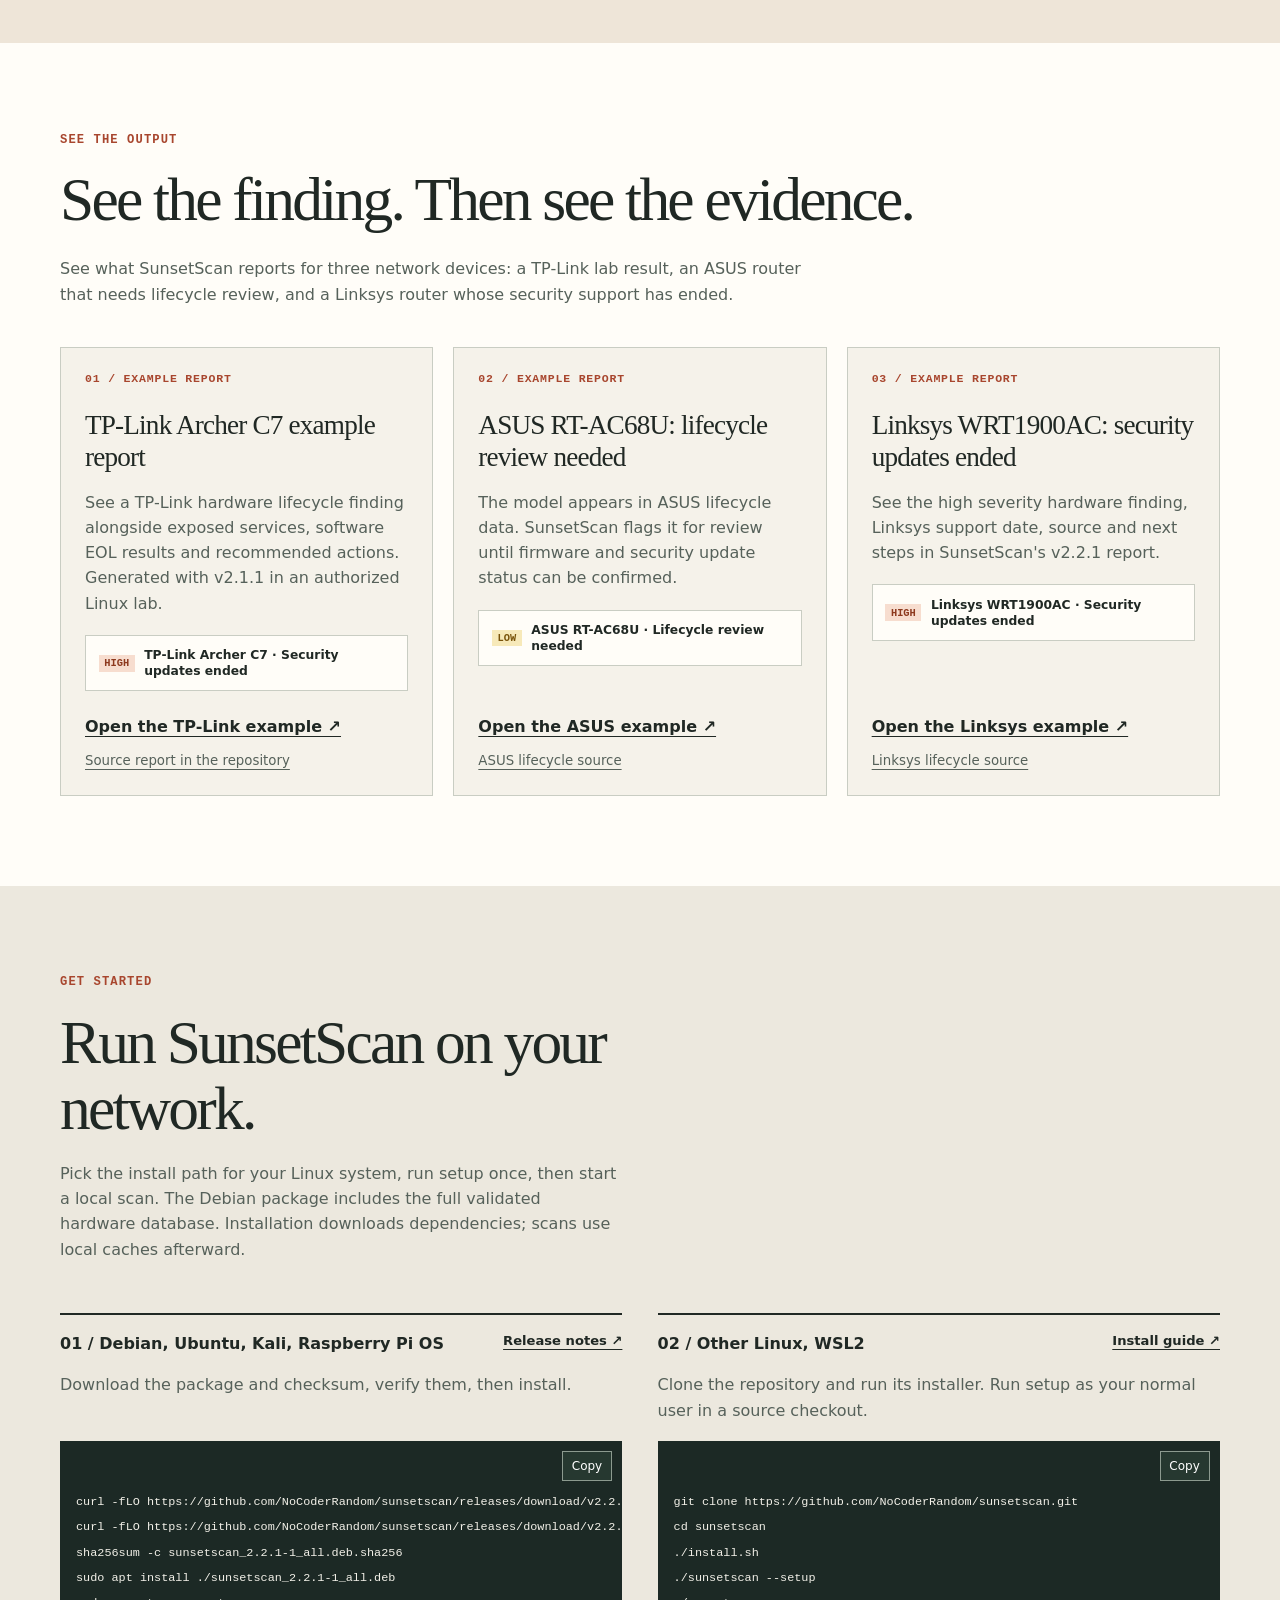
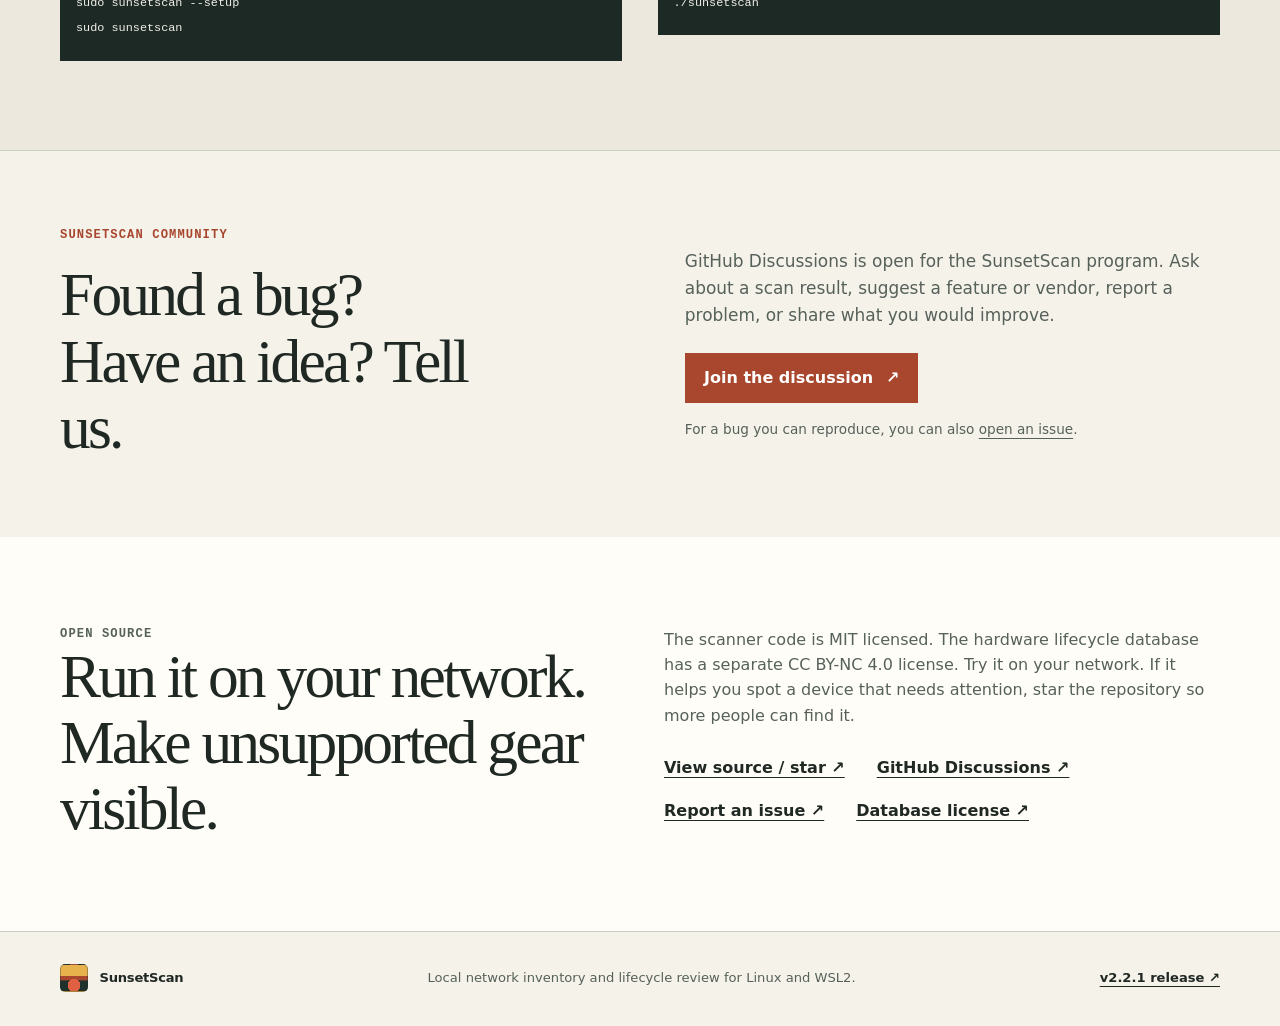
==== commit 0b1f1e6c: "Generate database-backed hardware report examples" ====
--- a/index.html
+++ b/index.html
@@ -120,11 +120,11 @@
       <section class="sample-section" id="sample" aria-labelledby="sample-title">
         <div class="container">
           <p class="eyebrow">See the output</p><h2 id="sample-title">See the finding. Then see the evidence.</h2>
-          <p class="sample-intro">See three example reports before you install: a TP-Link lab result, an ASUS router support check and a Cisco switch with a published security support deadline.</p>
+          <p class="sample-intro">See what SunsetScan reports for three network devices: a TP-Link lab result, an ASUS router that needs lifecycle review, and a Linksys router whose security support has ended.</p>
           <div class="report-grid">
             <article class="report-tile"><span class="report-kind">01 / Example report</span><h3>TP-Link Archer C7 example report</h3><p>See a TP-Link hardware lifecycle finding alongside exposed services, software EOL results and recommended actions. Generated with v2.1.1 in an authorized Linux lab.</p><div class="report-peek"><span class="peek-severity">HIGH</span><span>TP-Link Archer C7 · Security updates ended</span></div><a href="sample-report.html">Open the TP-Link example ↗</a><small><a href="https://github.com/NoCoderRandom/sunsetscan/blob/v2.2.1/docs/sample_reports/sunsetscan_lab_vulnerable_eol_v2_1_1_sample_20260528.html">Source report in the repository</a></small></article>
-            <article class="report-tile"><span class="report-kind">02 / Example report</span><h3>ASUS router: an EOL listing that needs review</h3><p>An ASUS EOL listing surfaces in the report, with a clear route to check the exact model and firmware support.</p><div class="report-peek"><span class="peek-severity peek-review">REVIEW</span><span>ASUS RT-AC68U · Check vendor support</span></div><a href="example-asus-router.html">Open the ASUS example ↗</a></article>
-            <article class="report-tile"><span class="report-kind">03 / Example report</span><h3>Cisco switch: security support has ended</h3><p>Cisco's published security support deadline becomes a concrete replacement priority.</p><div class="report-peek"><span class="peek-severity">HIGH</span><span>Catalyst 2960-S · Security support ended</span></div><a href="example-cisco-switch.html">Open the Cisco example ↗</a></article>
+            <article class="report-tile"><span class="report-kind">02 / Example report</span><h3>ASUS RT-AC68U: lifecycle review needed</h3><p>The model appears in ASUS lifecycle data. SunsetScan flags it for review until firmware and security update status can be confirmed.</p><div class="report-peek"><span class="peek-severity peek-review">LOW</span><span>ASUS RT-AC68U · Lifecycle review needed</span></div><a href="example-asus-router.html">Open the ASUS example ↗</a><small><a href="https://www.asus.com/event/network/eol-product/">ASUS lifecycle source</a></small></article>
+            <article class="report-tile"><span class="report-kind">03 / Example report</span><h3>Linksys WRT1900AC: security updates ended</h3><p>See the high severity hardware finding, Linksys support date, source and next steps in SunsetScan's v2.2.1 report.</p><div class="report-peek"><span class="peek-severity">HIGH</span><span>Linksys WRT1900AC · Security updates ended</span></div><a href="example-linksys-router.html">Open the Linksys example ↗</a><small><a href="https://www.linksys.com/pages/linksys-product-end-of-life">Linksys lifecycle source</a></small></article>
           </div>
         </div>
       </section>
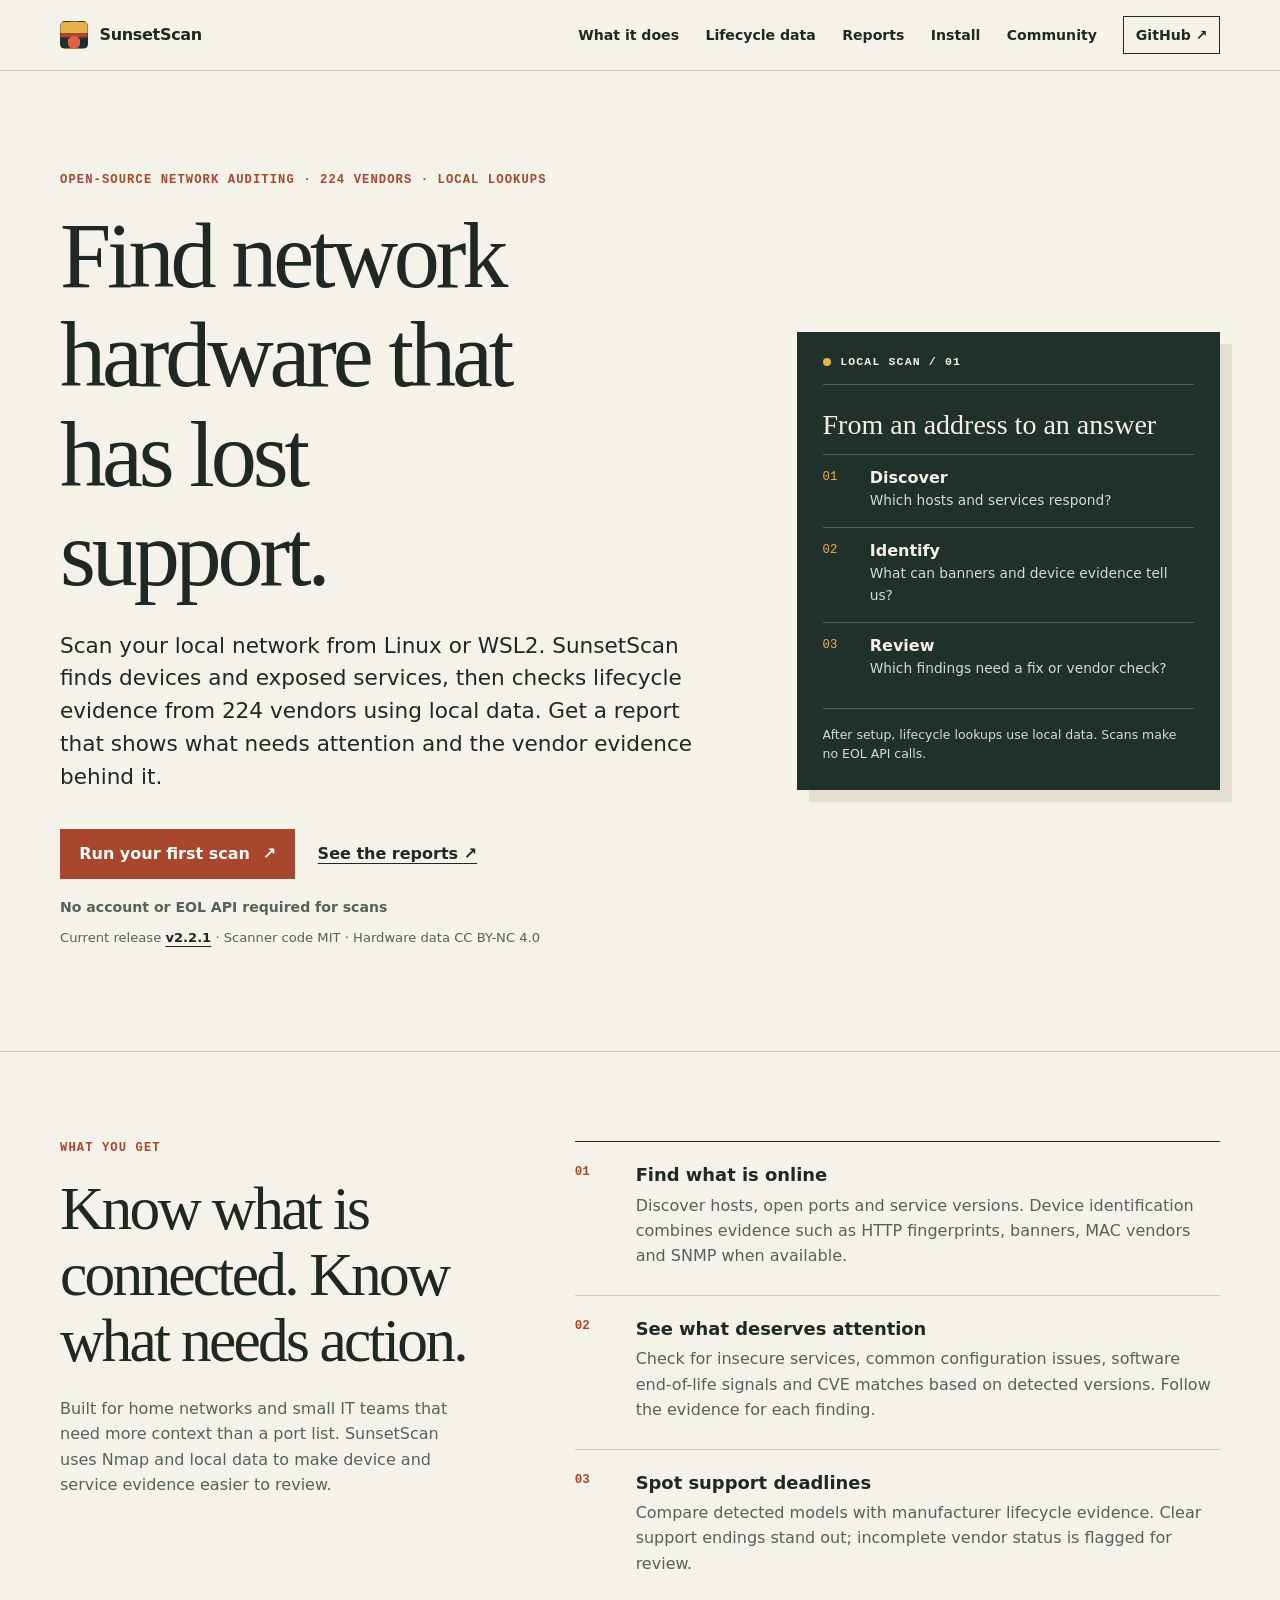
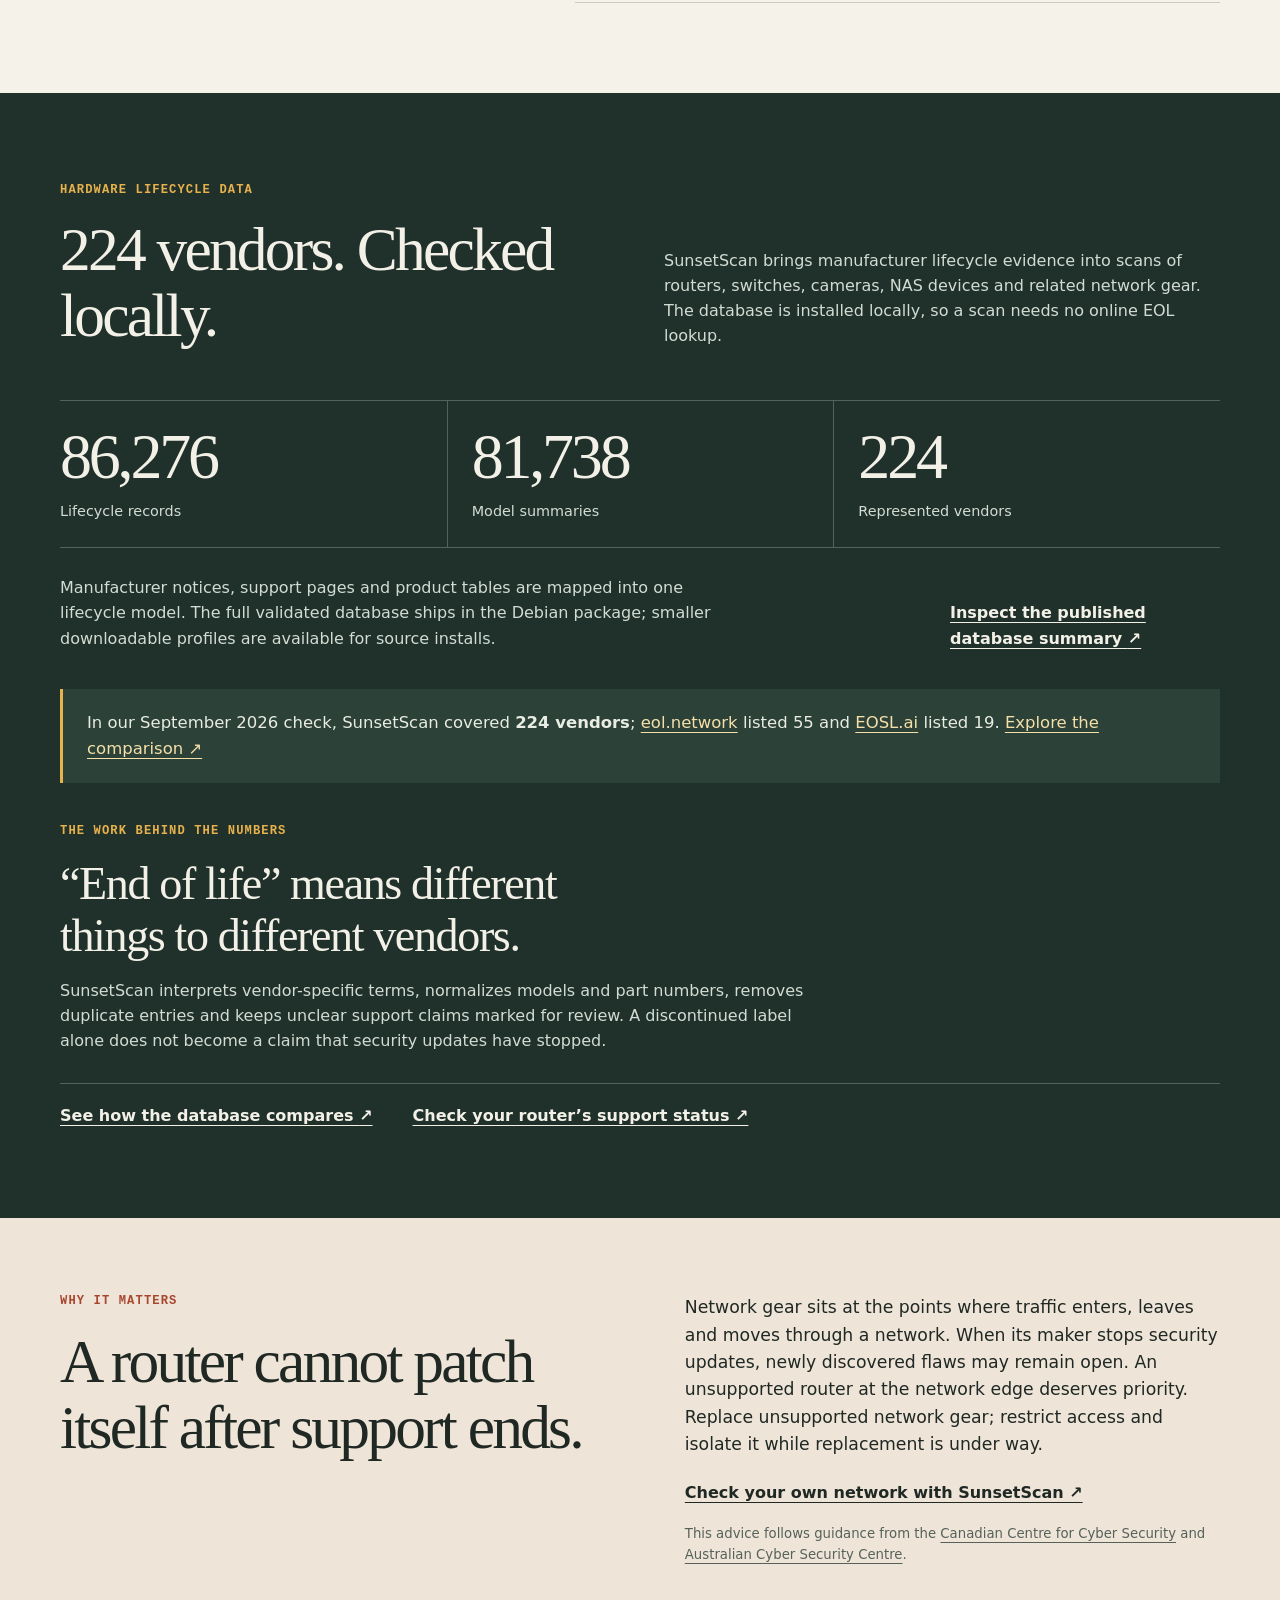
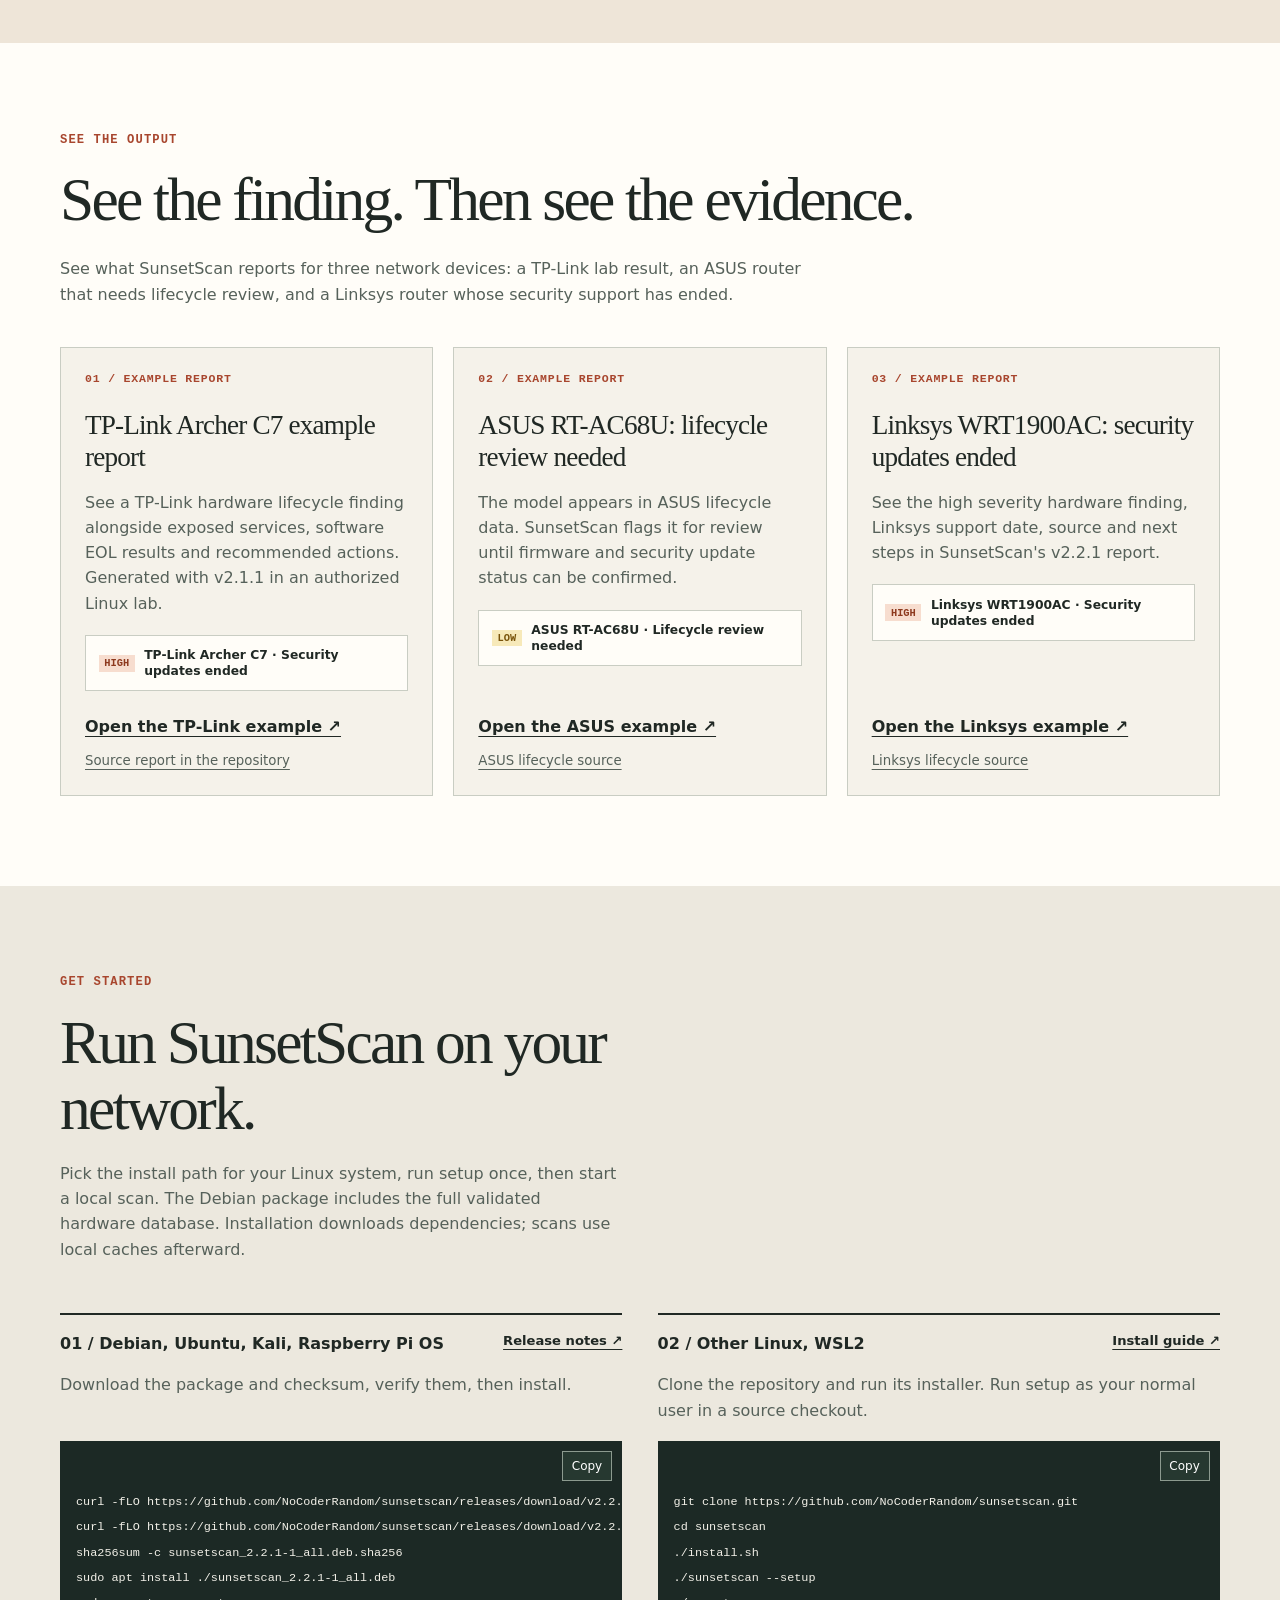
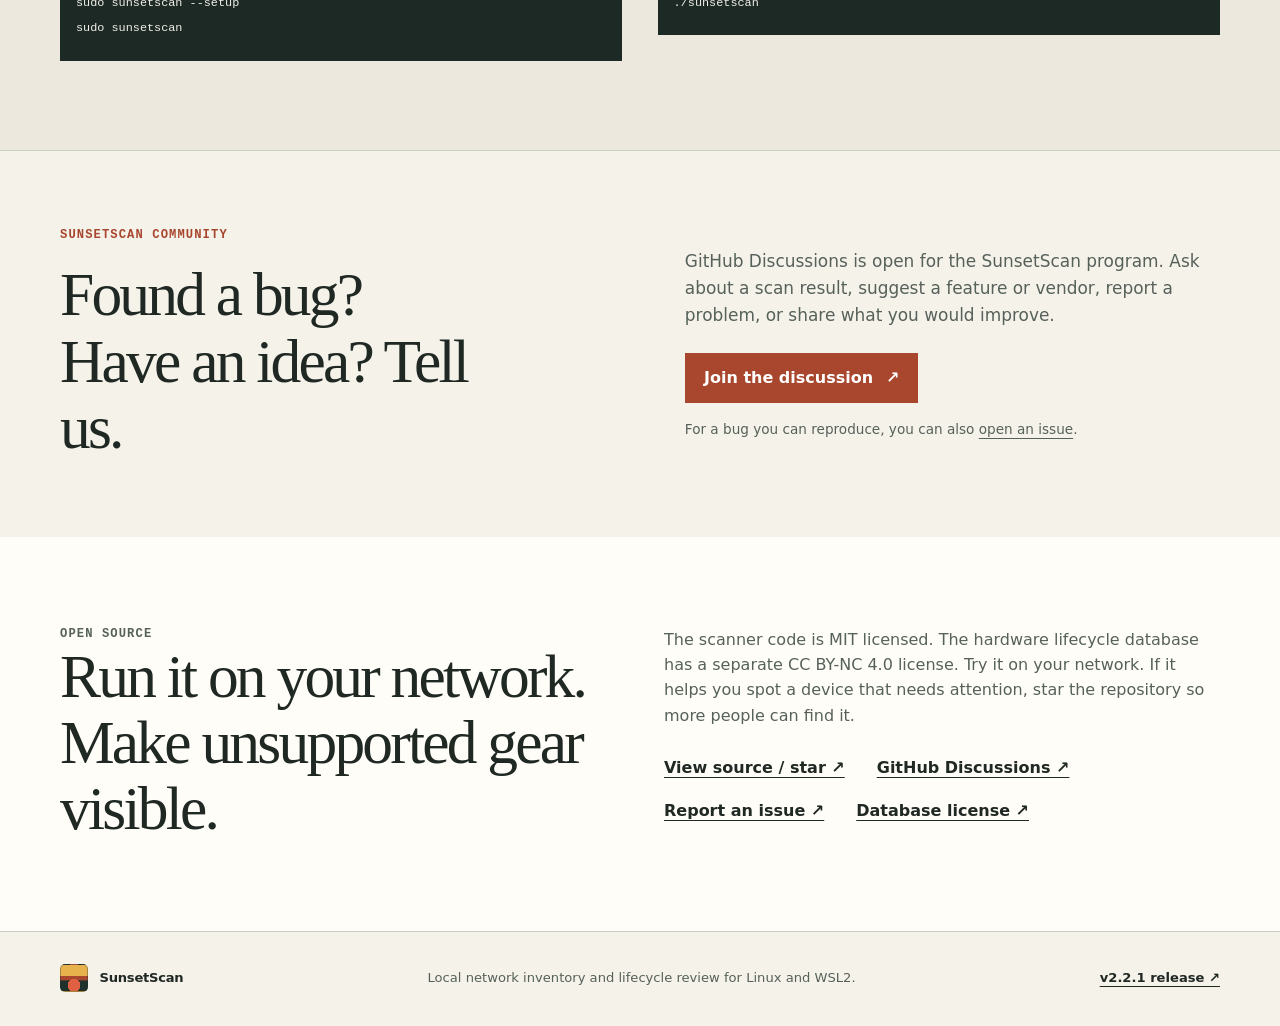
==== commit d1fb242d: "Remove noncommercial trial wording from homepage" ====
--- a/index.html
+++ b/index.html
@@ -61,7 +61,7 @@
               <a class="button button-primary" href="#install">Run your first scan <span aria-hidden="true">↗</span></a>
               <a class="under-link" href="#sample">See the reports <span aria-hidden="true">↗</span></a>
             </div>
-            <p class="hero-proof">Free to try for noncommercial use · No account or EOL API required for scans</p>
+            <p class="hero-proof">No account or EOL API required for scans</p>
             <p class="release-line">Current release <a href="https://github.com/NoCoderRandom/sunsetscan/releases/tag/v2.2.1">v2.2.1</a> · Scanner code MIT · Hardware data CC BY-NC 4.0</p>
           </div>
           <aside class="hero-aside" aria-label="What a scan covers">
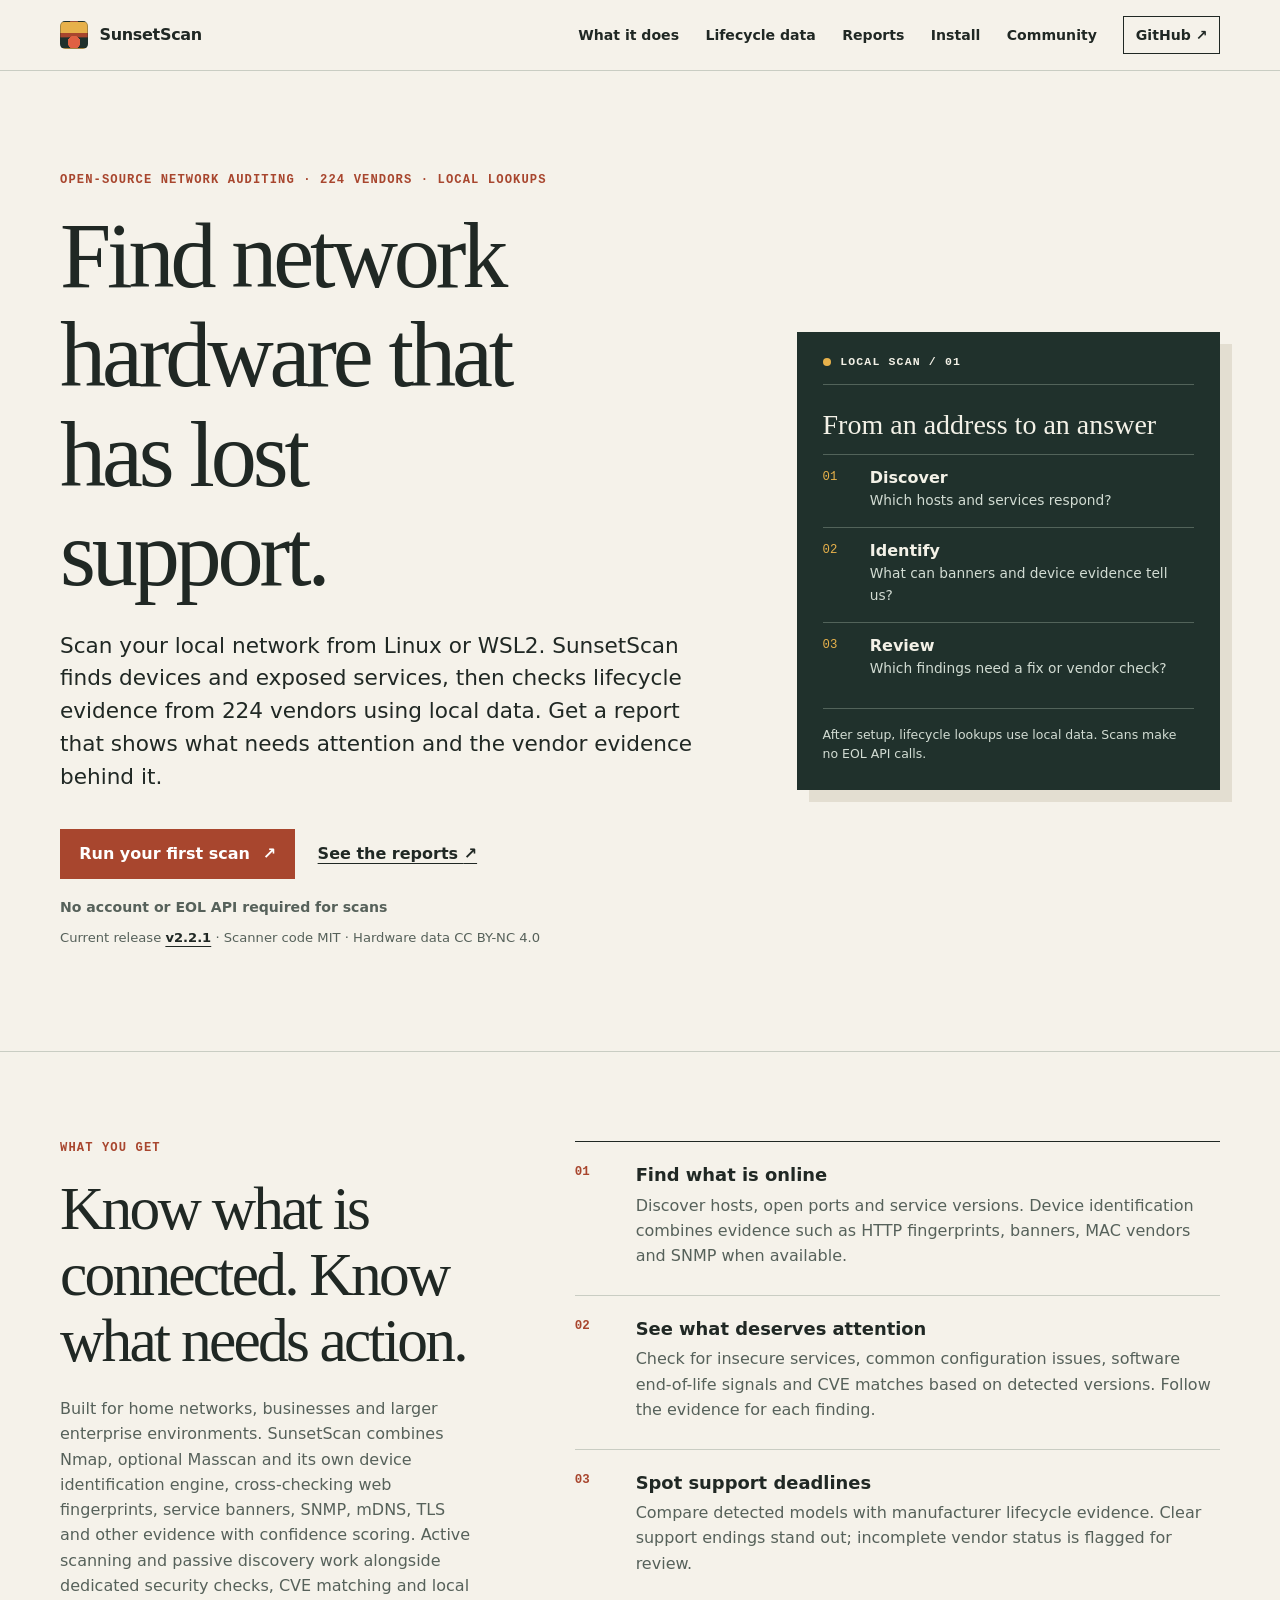
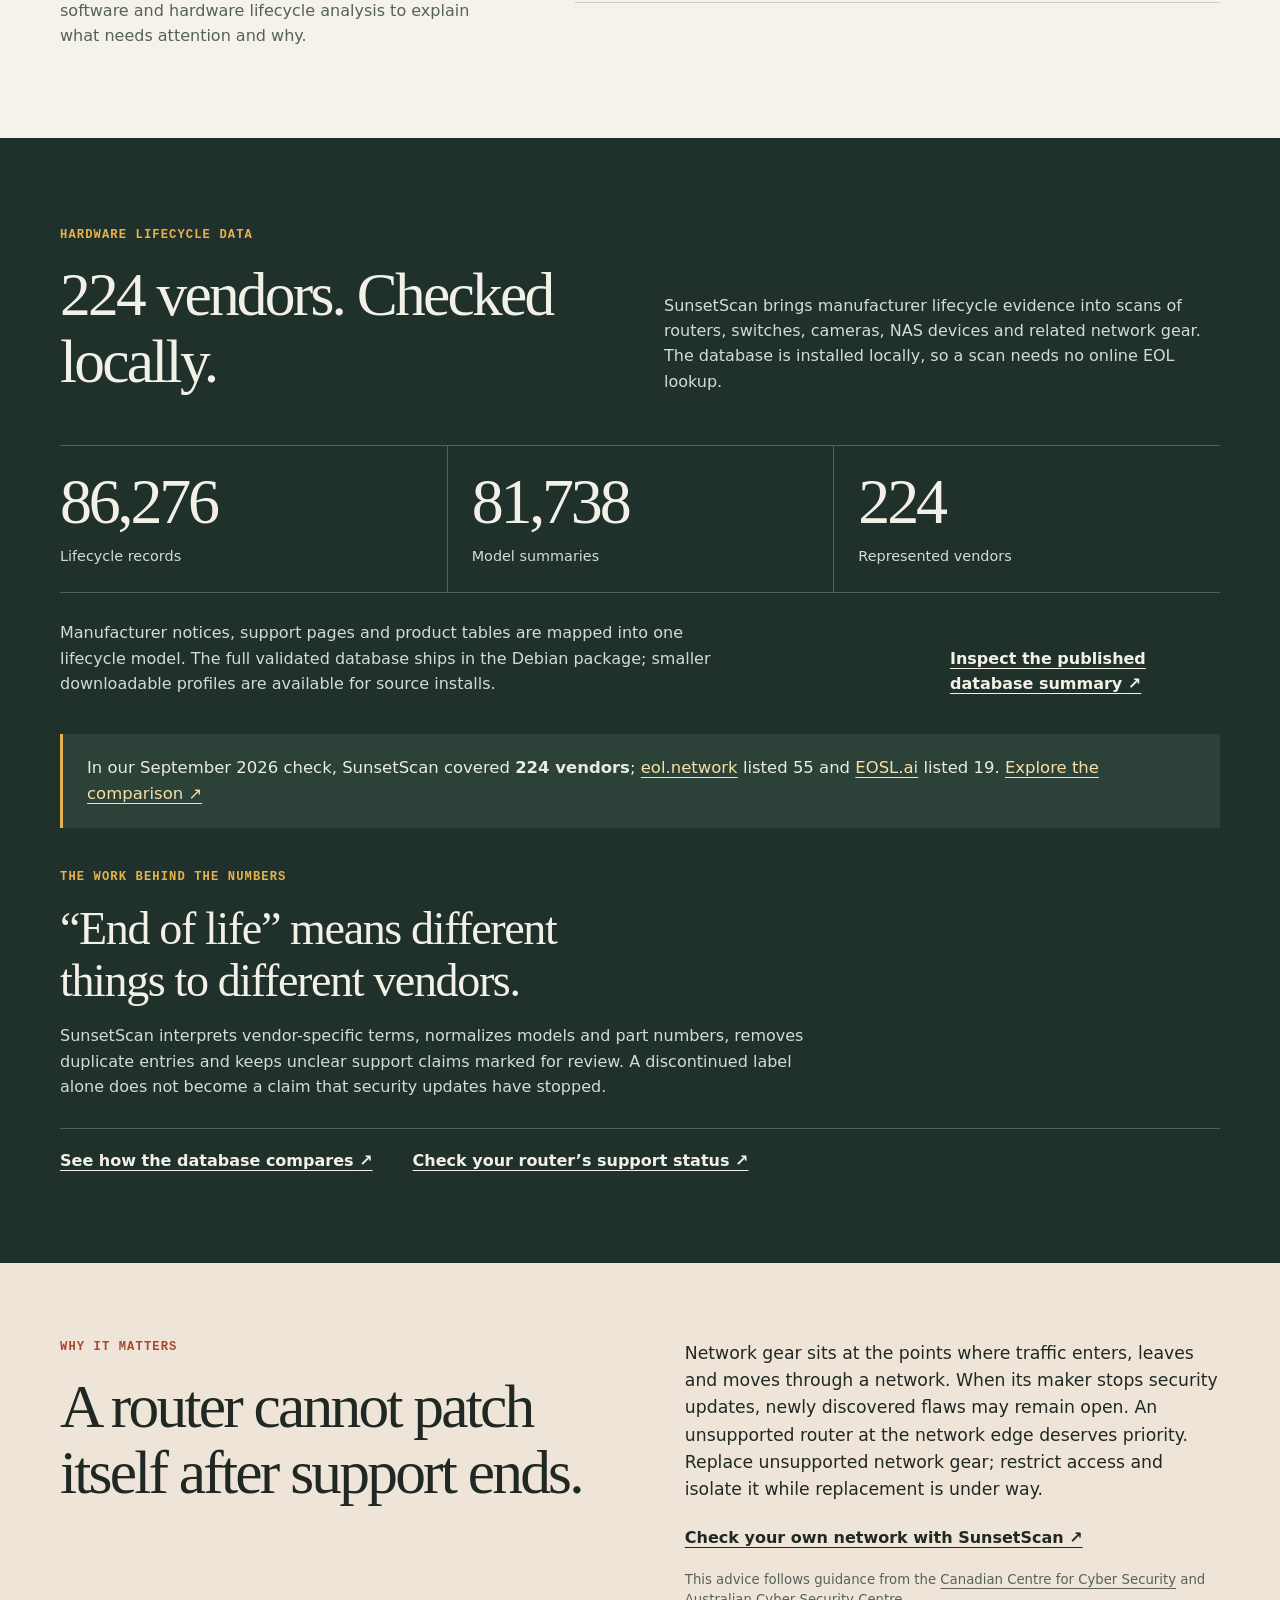
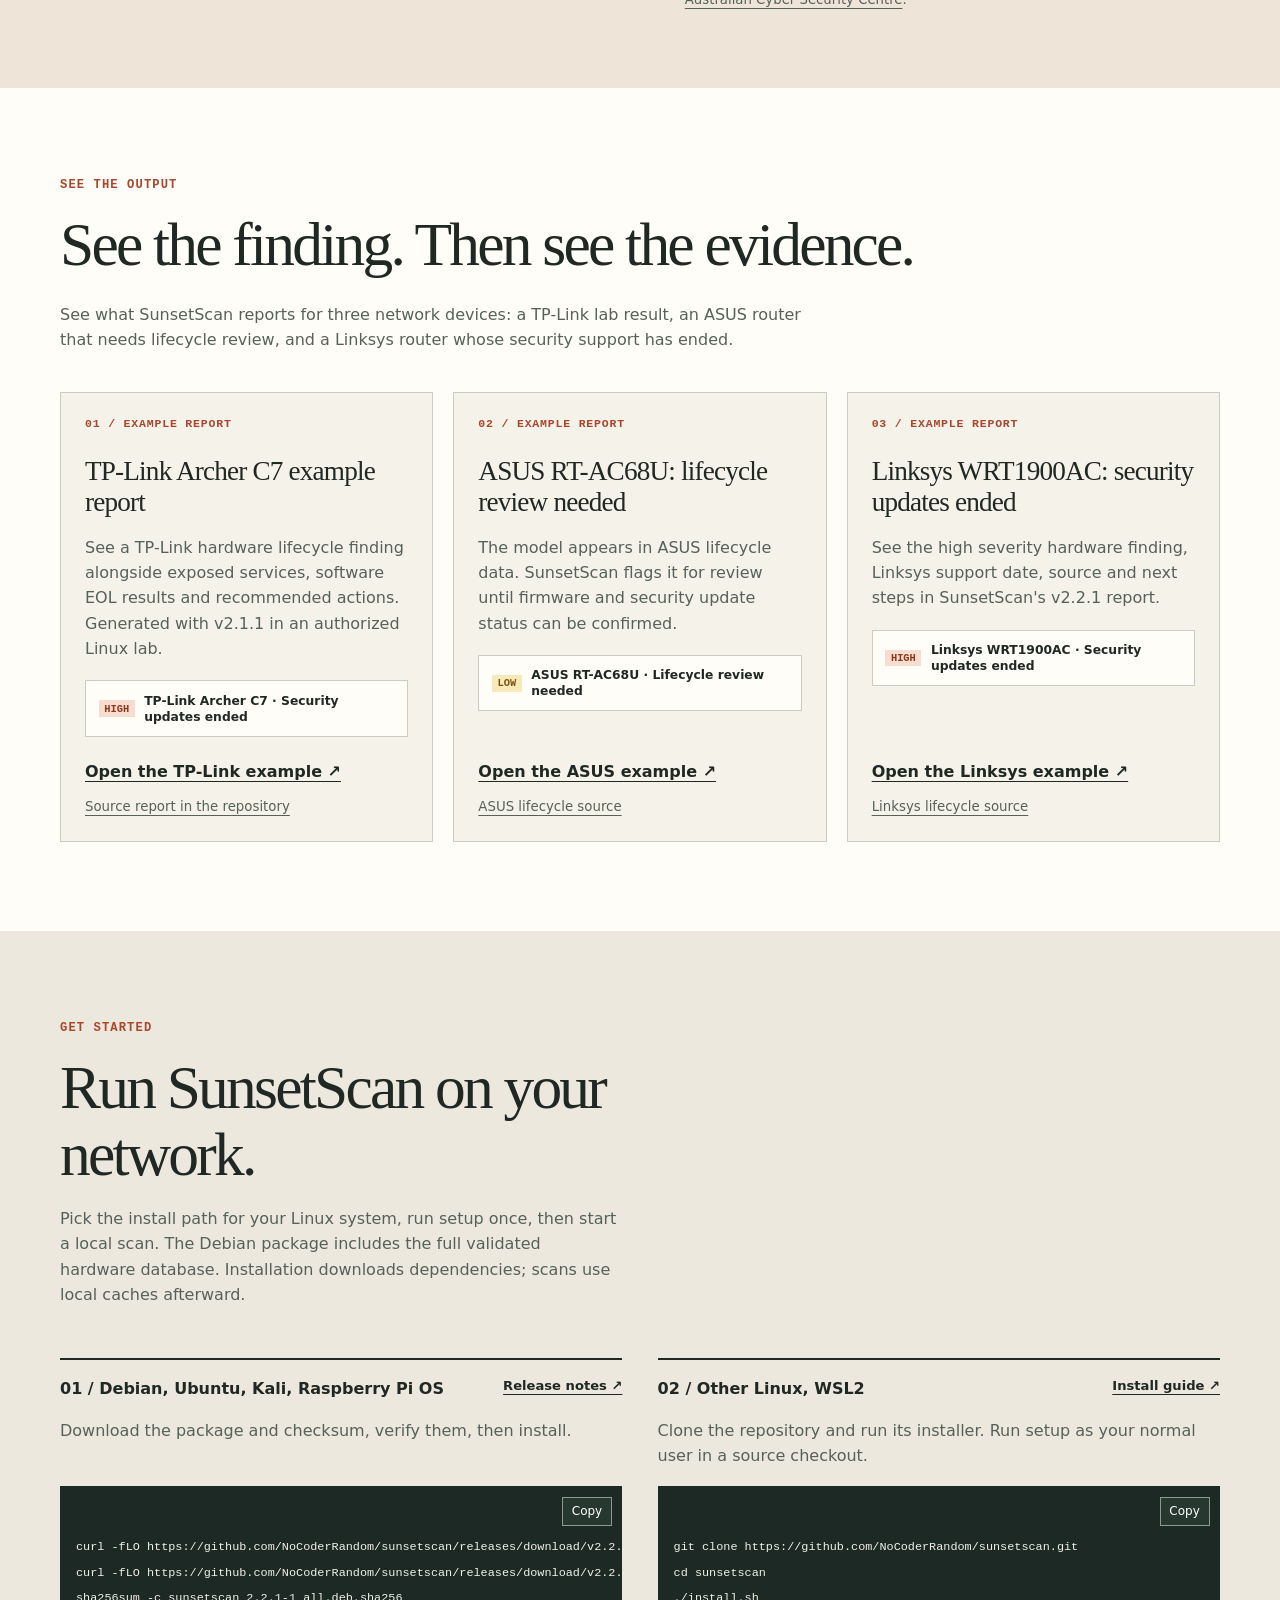
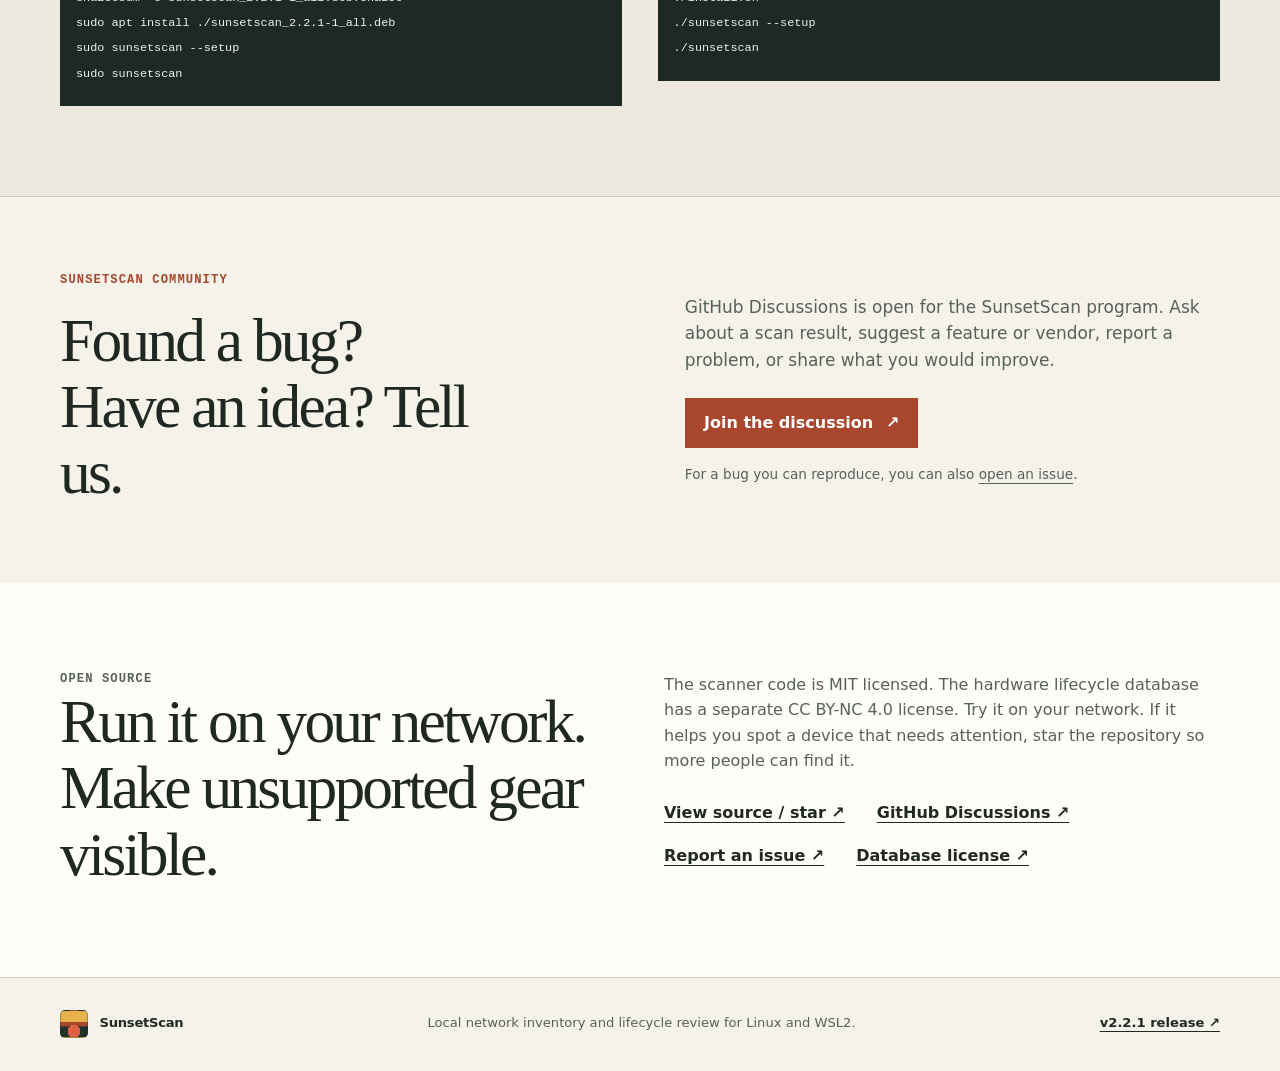
==== commit caa53c80: "Describe device identification and enterprise network use" ====
--- a/index.html
+++ b/index.html
@@ -82,7 +82,7 @@
           <div class="section-intro">
             <p class="eyebrow">What you get</p>
             <h2 id="value-title">Know what is connected. Know what needs action.</h2>
-            <p>Built for home networks and small IT teams that need more context than a port list. SunsetScan uses Nmap and local data to make device and service evidence easier to review.</p>
+            <p>Built for home networks, businesses and larger enterprise environments. SunsetScan combines Nmap, optional Masscan and its own device identification engine, cross-checking web fingerprints, service banners, SNMP, mDNS, TLS and other evidence with confidence scoring. Active scanning and passive discovery work alongside dedicated security checks, CVE matching and local software and hardware lifecycle analysis to explain what needs attention and why.</p>
           </div>
           <div class="value-list">
             <article><span class="list-number">01</span><div><h3>Find what is online</h3><p>Discover hosts, open ports and service versions. Device identification combines evidence such as HTTP fingerprints, banners, MAC vendors and SNMP when available.</p></div></article>
